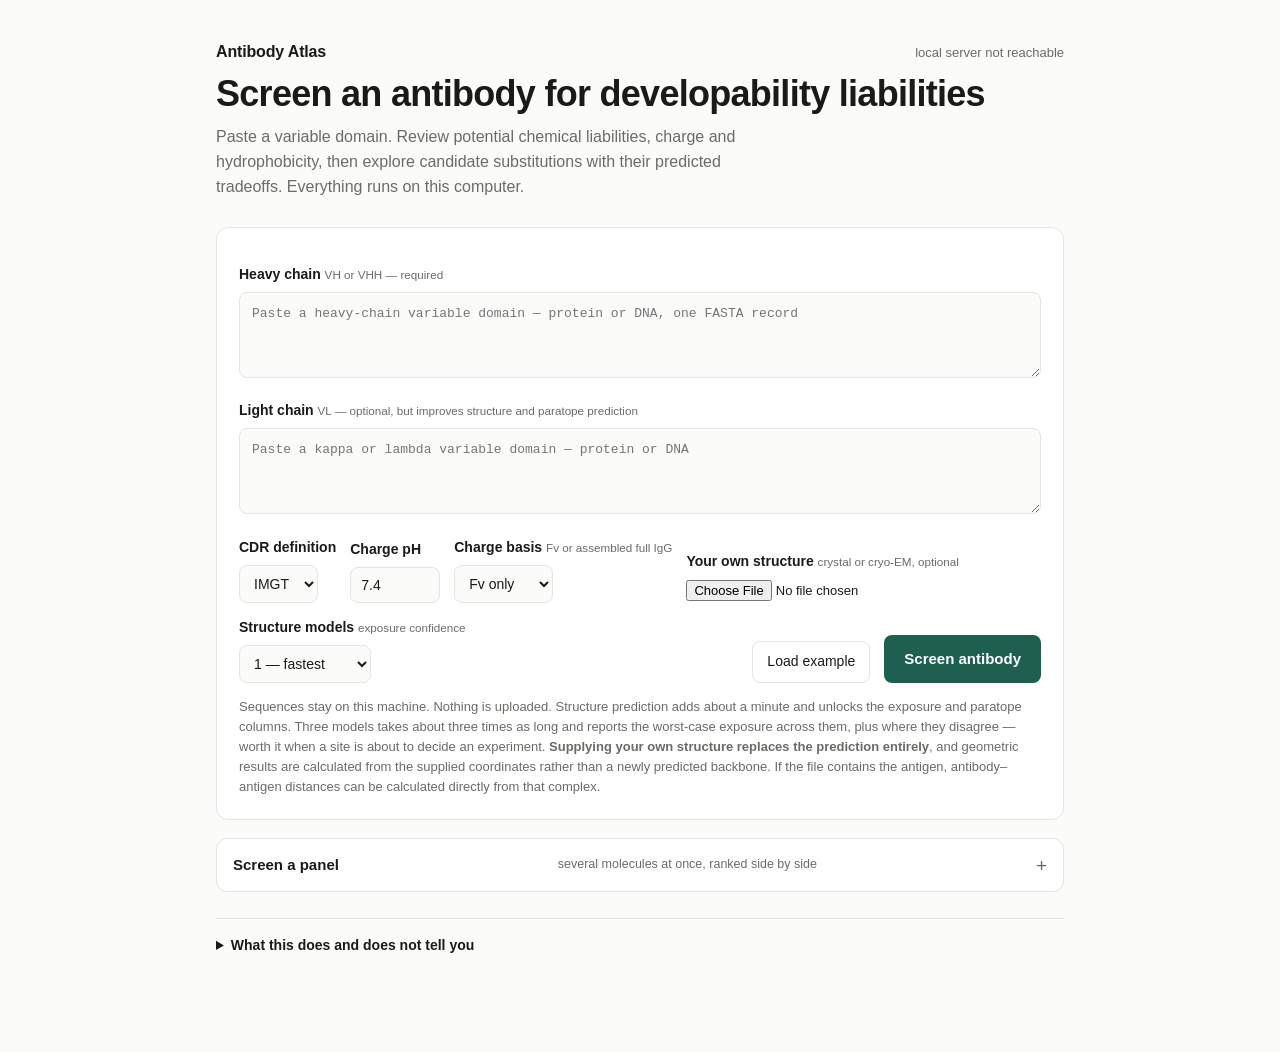
==== static/start.html @ 84c2ca44 "Release Antibody Atlas local developability preview" ====
<!doctype html>
<html lang="en">
<head>
<meta charset="utf-8">
<meta name="viewport" content="width=device-width, initial-scale=1">
<title>Antibody developability screen</title>
<style>
  :root{
    --bg:#fbfbfa; --panel:#fff; --ink:#1a1a18; --muted:#6b6b66; --line:#e4e4e0;
    --accent:#1f5f4f; --accent-ink:#fff;
    --high:#8c2f23; --high-bg:#fdf1ef; --mid:#8a5a12; --mid-bg:#fdf7ec;
    --low:#2c6248; --low-bg:#f0f7f2; --neutral-bg:#f5f5f3;
    /* Germline. Framework deviation is the only state that gets colour:
       a matured antibody is supposed to differ in its CDRs, so marking
       those the same amber would bury the framework positions that matter.
       Never --high: red is reserved for the screen's own high-priority
       liability calls, and a back-mutation is a reason to look, not a
       liability. */
    --gl-fr:#8a5a12; --gl-fr-bg:#fdf7ec; --gl-cdr:#6b6b66; --gl-cdr-line:#c9c9c3;
    /* Basis badges. Aliased to the existing hues on purpose: the semantics
       deserve their own names, the palette does not need a sixth colour. */
    --basis-measured:#2c6248; --basis-measured-bg:#f0f7f2;
    --basis-modelled:#8a5a12; --basis-modelled-bg:#fdf7ec;
    --basis-seq:#6b6b66; --basis-seq-bg:#f5f5f3;
  }
  @media (prefers-color-scheme: dark){
    :root:not([data-theme="light"]){
      --bg:#17181a; --panel:#1f2023; --ink:#ecece8; --muted:#9a9a94; --line:#323337;
      --accent:#5fae96; --accent-ink:#10110f;
      --high:#f0948a; --high-bg:#2b1d1b; --mid:#e3bd7c; --mid-bg:#2a241a;
      --low:#88ccae; --low-bg:#1a2622; --neutral-bg:#26272a;
      --gl-fr:#e3bd7c; --gl-fr-bg:#2a241a; --gl-cdr:#9a9a94; --gl-cdr-line:#45464a;
      --basis-measured:#88ccae; --basis-measured-bg:#1a2622;
      --basis-modelled:#e3bd7c; --basis-modelled-bg:#2a241a;
      --basis-seq:#9a9a94; --basis-seq-bg:#26272a;
    }
  }
  :root[data-theme="dark"]{
    --bg:#17181a; --panel:#1f2023; --ink:#ecece8; --muted:#9a9a94; --line:#323337;
    --accent:#5fae96; --accent-ink:#10110f;
    --high:#f0948a; --high-bg:#2b1d1b; --mid:#e3bd7c; --mid-bg:#2a241a;
    --low:#88ccae; --low-bg:#1a2622; --neutral-bg:#26272a;
    --gl-fr:#e3bd7c; --gl-fr-bg:#2a241a; --gl-cdr:#9a9a94; --gl-cdr-line:#45464a;
    --basis-measured:#88ccae; --basis-measured-bg:#1a2622;
    --basis-modelled:#e3bd7c; --basis-modelled-bg:#2a241a;
    --basis-seq:#9a9a94; --basis-seq-bg:#26272a;
  }
  *{box-sizing:border-box}
  body{
    margin:0; background:var(--bg); color:var(--ink);
    font:16px/1.55 -apple-system,BlinkMacSystemFont,"Segoe UI",Inter,Roboto,Helvetica,Arial,sans-serif;
    -webkit-font-smoothing:antialiased;
  }
  .wrap{max-width:880px; margin:0 auto; padding:40px 16px 96px}
  header.top{display:flex; justify-content:space-between; align-items:baseline; gap:16px; flex-wrap:wrap; margin-bottom:8px}
  h1{font-size:clamp(26px,4.2vw,36px); line-height:1.15; margin:.2em 0 .3em; letter-spacing:-.02em}
  .sub{color:var(--muted); margin:0 0 28px; max-width:60ch}
  a{color:var(--accent)}
  .card{background:var(--panel); border:1px solid var(--line); border-radius:12px; padding:22px; margin:0 0 18px}
  label{display:block; font-weight:600; font-size:14px; margin:14px 0 6px}
  label small{font-weight:400; color:var(--muted)}
  textarea{
    width:100%; min-height:86px; resize:vertical; padding:11px 12px;
    border:1px solid var(--line); border-radius:8px; background:var(--bg); color:var(--ink);
    font:13px/1.5 ui-monospace,SFMono-Regular,Menlo,Consolas,monospace; word-break:break-all;
  }
  textarea:focus,select:focus,input:focus,button:focus-visible{outline:2px solid var(--accent); outline-offset:1px}
  .row{display:flex; gap:14px; flex-wrap:wrap; align-items:flex-end; margin-top:16px}
  .row>div{flex:0 0 auto}
  select,input[type=number]{padding:9px 10px; border:1px solid var(--line); border-radius:8px; background:var(--bg); color:var(--ink); font-size:14px}
  button{font:inherit; cursor:pointer; border-radius:8px; border:1px solid transparent}
  .primary{background:var(--accent); color:var(--accent-ink); border:0; padding:12px 20px; font-weight:650; font-size:15px}
  .primary:disabled{opacity:.55; cursor:not-allowed}
  .ghost{background:none; border:1px solid var(--line); color:var(--ink); padding:9px 14px; font-size:14px}
  .link{background:none; border:0; color:var(--accent); padding:0; font-size:14px; text-decoration:underline}
  .note{color:var(--muted); font-size:13px; margin:14px 0 0}
  /* consolidated per-residue table */
  .rt-wrap{overflow:auto; max-height:460px; border:1px solid var(--line); border-radius:9px}
  table.rt{border-collapse:collapse; width:100%; font-size:12.5px;
    font-variant-numeric:tabular-nums}
  table.rt th,table.rt td{padding:5px 9px; text-align:left; white-space:nowrap;
    border-bottom:1px solid var(--line)}
  table.rt.position-table{table-layout:fixed; min-width:1050px}
  table.rt.position-table th,table.rt.position-table td{white-space:normal; overflow-wrap:anywhere; vertical-align:top}
  table.rt td.liab,table.rt th.liab{white-space:normal; min-width:150px; line-height:1.35}
  table.rt thead th{position:sticky; top:0; background:var(--panel); z-index:1;
    font-size:11px; letter-spacing:.03em; text-transform:uppercase; color:var(--muted)}
  table.rt tbody tr:hover{background:var(--neutral-bg)}
  table.rt td.aa{font-family:ui-monospace,SFMono-Regular,Menlo,monospace; font-weight:650}
  table.rt td.gl-no{color:var(--mid); font-weight:600}
  span.v{display:inline-block; padding:1px 7px; border-radius:999px; font-size:11px; font-weight:700}
  .v-preserve{background:var(--neutral-bg); color:var(--ink); border:1px solid var(--line)}
  .v-evaluate{background:var(--high-bg); color:var(--high)}
  .v-watch{background:var(--mid-bg); color:var(--mid)}
  .v-clear{background:var(--low-bg); color:var(--low)}
  .rt-bar{display:flex; gap:6px; flex-wrap:wrap; align-items:center; margin:0 0 12px}
  .rt-filter{background:none; border:1px solid var(--line); color:var(--ink);
    padding:5px 11px; font-size:12.5px; border-radius:999px; cursor:pointer}
  .rt-filter[aria-pressed=true]{background:var(--accent); color:var(--accent-ink); border-color:var(--accent)}
  .rt-filter:disabled{opacity:.45; cursor:default}
  .rt-spacer{flex:1 1 auto}
  td.rt-sub,.rt-sub{color:var(--muted)}
  table.rt td.rt-next{white-space:normal; min-width:200px; line-height:1.35;
    color:var(--muted); font-size:11.5px}
  .v-down{cursor:help; font-weight:800}
  .rt-why{font-size:12.5px; color:var(--muted); line-height:1.5; margin:0 0 11px;
    padding:9px 12px; background:var(--neutral-bg); border-radius:8px}
  .rt-why b{color:var(--ink)}
  table.rt th{cursor:help}
  .th-b{display:inline-block; margin-left:4px; width:13px; height:13px; line-height:13px;
    text-align:center; border-radius:3px; font-size:8.5px; font-weight:800;
    text-transform:uppercase; vertical-align:1px}
  .th-b[data-b=measured]{background:var(--basis-measured-bg); color:var(--basis-measured)}
  .th-b[data-b=predicted]{background:var(--basis-modelled-bg); color:var(--basis-modelled)}
  .th-b[data-b=structure]{background:var(--basis-modelled-bg); color:var(--basis-modelled)}
  .viewer-controls{display:grid; gap:7px; margin-bottom:10px}
  /* viewer colour key */
  .lg{display:flex; gap:12px; align-items:flex-start; margin:9px 0 0; padding:10px 12px;
    border:1px solid var(--line); border-radius:9px; background:var(--neutral-bg)}
  .lg-ramp{flex:0 0 14px; display:flex; flex-direction:column; width:14px; height:62px;
    border-radius:4px; overflow:hidden; border:1px solid var(--line)}
  .lg-ramp span{flex:1 1 0}
  .lg-title{font-size:10.5px; font-weight:800; letter-spacing:.05em; text-transform:uppercase;
    color:var(--muted)}
  .lg-items{display:flex; flex-wrap:wrap; gap:4px 14px; margin-top:5px}
  .lg-item{display:inline-flex; align-items:center; gap:6px; font-size:12px}
  .lg-dot{width:10px; height:10px; border-radius:3px; border:1px solid rgba(0,0,0,.12);
    flex:0 0 auto}
  .lg-cut{color:var(--muted); font-variant-numeric:tabular-nums}
  .lg-note{font-size:11.5px; color:var(--muted); margin-top:6px; line-height:1.45}
  .pick{margin-top:9px; padding:9px 12px; border:1px solid var(--line); border-radius:8px;
    background:var(--panel); font-size:12.5px; min-height:38px; line-height:1.5}
  .pick b{font-family:ui-monospace,SFMono-Regular,Menlo,monospace}
  .pick-na,.pick-flag{color:var(--muted)}
  .pick-flag{color:var(--mid); font-weight:600}
  tr.rt-clickable{cursor:pointer}
  tr.rt-clickable:hover td{background:var(--neutral-bg)}
  tr.rt-focused td{box-shadow:inset 0 0 0 9999px color-mix(in srgb, var(--accent) 9%, transparent)}
  .modes-label{font-size:11px; letter-spacing:.04em; text-transform:uppercase;
    color:var(--muted); align-self:center; margin-right:3px; min-width:46px}
  /* surface patch findings */
  .pk{display:grid; gap:10px; grid-template-columns:repeat(auto-fit,minmax(230px,1fr))}
  .pk-card{border:1px solid var(--line); border-radius:9px; padding:12px 13px}
  .pk-high{background:var(--high-bg); border-color:var(--high)}
  .pk-review{background:var(--mid-bg); border-color:var(--mid)}
  .pk-lower{background:var(--low-bg)}
  .pk-unknown{background:var(--neutral-bg)}
  .pk-call{font-size:11px; font-weight:700; text-transform:uppercase; letter-spacing:.03em}
  .pk-high .pk-call{color:var(--high)} .pk-review .pk-call{color:var(--mid)}
  .pk-lower .pk-call{color:var(--low)} .pk-unknown .pk-call{color:var(--muted)}
  /* molecule-level flags */
  .mf{display:grid; gap:10px}
  .mf-row{display:grid; grid-template-columns:auto 1fr auto; gap:12px; align-items:start;
    padding:11px 13px; border:1px solid var(--line); border-radius:9px}
  .mf-red{background:var(--high-bg); border-color:var(--high)}
  .mf-amber{background:var(--mid-bg); border-color:var(--mid)}
  .mf-green{background:var(--low-bg)}
  .mf-unknown{background:var(--neutral-bg)}
  .mf-dot{width:11px; height:11px; border-radius:50%; margin-top:4px}
  .mf-red .mf-dot{background:var(--high)} .mf-amber .mf-dot{background:var(--mid)}
  .mf-green .mf-dot{background:var(--low)} .mf-unknown .mf-dot{background:var(--muted)}
  .mf-val{font-variant-numeric:tabular-nums; font-weight:680; white-space:nowrap; font-size:13px}
  .mf-out{font-size:11.5px; color:var(--muted); margin-top:4px}
  .mf-scale{display:flex; flex-wrap:wrap; gap:5px; margin-top:7px}
  .mf-cut{font-size:10.5px; font-weight:600; letter-spacing:.02em; padding:2px 7px;
    border-radius:999px; border:1px solid var(--line); color:var(--muted);
    background:var(--panel); opacity:.72; font-variant-numeric:tabular-nums}
  .mf-cut.on{opacity:1; font-weight:750; border-width:1.5px}
  .mf-cut-red.on{color:var(--high); border-color:var(--high)}
  .mf-cut-amber.on{color:var(--mid); border-color:var(--mid)}
  .mf-cut-green.on{color:var(--low); border-color:var(--low)}
  .mf-measure{font-size:11.5px; color:var(--muted); margin-top:5px}
  .mf-why{margin-top:6px}
  .mf-why summary{cursor:pointer; font-size:11.5px; color:var(--muted)}
  .mf-why p{font-size:12px; color:var(--muted); margin:6px 0 0}
  .mf-tradeoff{border-left:3px solid var(--mid); padding:9px 13px; background:var(--mid-bg);
    border-radius:0 8px 8px 0; font-size:13px; margin-top:10px}
  .mf-reconcile{border-left:3px solid var(--low); padding:10px 13px; background:var(--low-bg);
    border-radius:0 8px 8px 0; font-size:13px; line-height:1.5; margin-top:10px}
  .mf-reconcile.mf-agree{border-left-color:var(--mid); background:var(--mid-bg)}
  /* DeepSP sequence-only spatial descriptors */
  .ds{display:grid; gap:9px}
  .ds-row{display:grid; grid-template-columns:minmax(0,1fr) 92px 150px; gap:12px; align-items:center;
    padding:10px 13px; border:1px solid var(--line); border-radius:9px}
  .ds-row.ds-flag{background:var(--high-bg); border-color:var(--high)}
  .ds-name{font-size:13px; font-weight:620}
  .ds-note{font-size:11.5px; color:var(--muted); margin-top:3px}
  .ds-val{font-variant-numeric:tabular-nums; font-weight:680; font-size:13px; text-align:right}
  .ds-bar{position:relative; height:8px; border-radius:5px; background:var(--neutral-bg);
    border:1px solid var(--line); overflow:hidden}
  .ds-bar span{position:absolute; left:0; top:0; bottom:0; background:var(--low)}
  .ds-flag .ds-bar span{background:var(--high)}
  .ds-pct{font-size:11px; color:var(--muted); margin-top:4px; font-variant-numeric:tabular-nums}
  .ds-mark{position:absolute; top:-2px; bottom:-2px; width:1px; background:var(--mid)}
  /* "percentile against what" \u2014 asked of every percentile on the page */
  .refbox{border:1px solid var(--line); border-left:3px solid var(--accent); border-radius:0 9px 9px 0;
    padding:10px 14px; margin:0 0 14px; background:var(--neutral-bg)}
  .refbox-h{font-size:10px; font-weight:800; letter-spacing:.06em; text-transform:uppercase;
    color:var(--muted)}
  .refbox p{font-size:12.5px; line-height:1.5; margin:5px 0 0; color:var(--ink)}
  .refbox-not{color:var(--muted) !important}
  /* verdict tiles -- the brief's "At a glance", on screen */
  .sr-only{position:absolute;width:1px;height:1px;padding:0;margin:-1px;
    overflow:hidden;clip:rect(0 0 0 0);white-space:nowrap;border:0}
  .verdict{margin:0 0 26px}
  .verdict h2{font-size:13px;text-transform:uppercase;letter-spacing:.06em;
    color:var(--muted);margin:22px 0 10px}
  .verdict-call{display:flex;gap:14px;align-items:flex-start;margin:0;
    padding:15px 18px;border-radius:9px;background:var(--neutral-bg);
    font-size:16px;font-weight:650;line-height:1.45}
  .verdict-call::before{content:"";flex:0 0 5px;align-self:stretch;border-radius:3px}
  .verdict-call[data-worst=high]::before{background:var(--high)}
  .verdict-call[data-worst=review]::before{background:var(--mid)}
  .verdict-call[data-worst=good]::before{background:var(--low)}
  .tiles{display:grid;gap:12px;grid-template-columns:repeat(auto-fit,minmax(168px,1fr))}
  .tile{padding:13px 15px 15px;border:1px solid var(--line);border-radius:10px;
    background:var(--panel);border-bottom-width:3px;border-bottom-style:solid}
  .tile[data-state=high]{border-bottom-color:var(--high)}
  .tile[data-state=review]{border-bottom-color:var(--mid)}
  .tile[data-state=good]{border-bottom-color:var(--low)}
  /* A grey tile must not read as a pass in greyscale or to a colour-blind
     reader, so "no data" is the one state carrying a texture as well. */
  .tile[data-state=unknown]{border-bottom-color:var(--line);
    background:repeating-linear-gradient(135deg,var(--panel) 0 7px,var(--neutral-bg) 7px 14px)}
  .tile header{display:flex;justify-content:space-between;align-items:center;gap:8px}
  .tile-cat{font-size:12px;font-weight:650;color:var(--muted)}
  .tile-state{margin:9px 0 3px;font-size:17px;font-weight:750;letter-spacing:.02em}
  .tile[data-state=high] .tile-state{color:var(--high)}
  .tile[data-state=review] .tile-state{color:var(--mid)}
  .tile[data-state=good] .tile-state{color:var(--low)}
  .tile[data-state=unknown] .tile-state{color:var(--muted)}
  .tile-detail{margin:0;font-size:11.5px;color:var(--muted);line-height:1.4}
  .basis{font-weight:700;font-size:9.5px;line-height:1.6;letter-spacing:.05em;text-transform:uppercase;
    padding:2px 6px;border-radius:999px;border:1px dashed transparent;cursor:help;
    background:none}
  .basis[data-b=measured]{background:var(--basis-measured-bg);color:var(--basis-measured);
    border-color:var(--basis-measured)}
  .basis[data-b=modelled]{background:var(--basis-modelled-bg);color:var(--basis-modelled);
    border-color:var(--basis-modelled)}
  .basis[data-b=sequence]{background:var(--basis-seq-bg);color:var(--basis-seq);
    border-color:var(--line)}
  .keynums{display:grid;gap:10px;grid-template-columns:repeat(auto-fit,minmax(104px,1fr));
    margin-top:14px}
  .keynum .k{font-size:10.5px;text-transform:uppercase;letter-spacing:.05em;color:var(--muted)}
  .keynum .v{font-size:22px;font-weight:700;font-variant-numeric:tabular-nums;margin-top:2px}
  .keynum.outside .v{color:var(--mid)}
  /* germline: silence for a match, achromatic for an expected CDR
     difference, colour only for framework */
  td.gl{white-space:nowrap}
  .gl-pair{font-family:ui-monospace,SFMono-Regular,Menlo,monospace}
  .gl-ref{color:var(--muted)}
  tr[data-gl=match] .gl-pair,tr[data-gl=match] .gl-obs{color:var(--muted);font-weight:400}
  tr[data-gl=mismatch_cdr] .gl-obs{color:var(--gl-cdr);font-weight:600;
    border-bottom:1px dotted var(--gl-cdr-line)}
  tr[data-gl=mismatch_framework] .gl-obs{color:var(--gl-fr);font-weight:700}
  tr[data-gl=mismatch_framework] .gl-sign{color:var(--gl-fr);font-weight:700;margin-left:5px}
  table.rt tbody tr[data-gl=mismatch_framework] td:first-child{
    box-shadow:inset 3px 0 0 var(--gl-fr)}
  .rt-filter[data-f=gl-fr][aria-pressed=true]{background:var(--gl-fr);color:var(--panel);
    border-color:var(--gl-fr)}
  .rt-filter[data-f=gl-cdr][aria-pressed=true]{background:var(--gl-cdr);color:var(--panel);
    border-color:var(--gl-cdr)}
  /* progress */
  ol.steps{list-style:none; margin:0; padding:0; display:grid; gap:9px}
  ol.steps li{display:flex; gap:10px; align-items:center; font-size:14px; color:var(--muted)}
  ol.steps li .dot{width:17px; height:17px; border-radius:50%; border:2px solid var(--line); flex:0 0 auto; display:grid; place-items:center; font-size:10px; font-weight:700}
  ol.steps li[data-state=run]{color:var(--ink)} ol.steps li[data-state=run] .dot{border-color:var(--accent); animation:pulse 1.1s ease-in-out infinite}
  ol.steps li[data-state=done]{color:var(--ink)} ol.steps li[data-state=done] .dot{background:var(--accent); border-color:var(--accent); color:var(--accent-ink)}
  ol.steps li[data-state=skip] .dot{border-style:dashed}
  @keyframes pulse{0%,100%{opacity:1}50%{opacity:.35}}
  /* verdict */
  .verdict-row{display:flex; gap:14px; align-items:flex-start}
  .badge{flex:0 0 auto; font-size:12px; font-weight:700; letter-spacing:.03em; text-transform:uppercase; padding:5px 10px; border-radius:999px}
  .b-high{background:var(--high-bg); color:var(--high)} .b-mid{background:var(--mid-bg); color:var(--mid)} .b-low{background:var(--low-bg); color:var(--low)}
  h2{font-size:19px; margin:30px 0 12px; letter-spacing:-.01em}
  h2 .count{color:var(--muted); font-weight:500; font-size:15px}
  /* report sections as panels */
  .secnav{position:sticky; top:0; z-index:5; display:flex; gap:9px; align-items:center;
    flex-wrap:wrap; padding:11px 2px; margin:4px 0 14px;
    background:var(--bg); border-bottom:1px solid var(--line)}
  .secnav label{margin:0; font-size:11px; letter-spacing:.05em; text-transform:uppercase;
    color:var(--muted)}
  .secnav select{min-width:230px; max-width:100%}
  .secnav .ghost{padding:7px 12px; font-size:13px}
  details.panel{border:1px solid var(--line); border-radius:12px; background:var(--panel);
    margin:0 0 12px; overflow:hidden}
  details.panel>summary{list-style:none; cursor:pointer; display:flex; gap:12px;
    align-items:baseline; padding:15px 18px; font-size:17px; font-weight:650;
    letter-spacing:-.01em}
  details.panel>summary::-webkit-details-marker{display:none}
  /* The marker is drawn rather than inherited: Safari's default triangle sits
     on the first line box and misaligns against a two-line summary. */
  details.panel>summary::before{content:""; flex:0 0 8px; height:8px; margin-top:6px;
    border-right:2px solid var(--muted); border-bottom:2px solid var(--muted);
    transform:rotate(-45deg); transition:transform .12s ease}
  details.panel[open]>summary::before{transform:rotate(45deg)}
  details.panel>summary:hover{background:var(--neutral-bg)}
  details.panel>summary:focus-visible{outline:2px solid var(--accent); outline-offset:-2px}
  .p-title{flex:1 1 auto; min-width:0}
  .p-sum{flex:0 1 auto; min-width:0; font-size:13px; font-weight:500; color:var(--muted);
    font-variant-numeric:tabular-nums; text-align:right}
  .p-body{padding:0 18px 18px; border-top:1px solid var(--line)}
  .p-body>h2:first-child{margin-top:16px}
  .p-body>.card:first-child{margin-top:16px}
  .p-body .card{border:0; padding:0; background:none; margin-bottom:14px}
  .p-body .card+.card{border-top:1px solid var(--line); padding-top:14px}
  @media print{
    .secnav{display:none}
    details.panel>.p-body{display:block !important}
    details.panel{break-inside:avoid-page; border-color:#bbb}
    .rt-wrap{max-height:none !important; overflow:visible !important}
  }
  /* liability */
  /* liability fix workbench: list on the left, one detail pane on the right */
  .wb{display:grid; grid-template-columns:minmax(210px,254px) 1fr; gap:0; padding:0; overflow:hidden}
  .wb-list{border-right:1px solid var(--line); background:var(--neutral-bg);
    max-height:560px; overflow:auto}
  .wb-item{display:block; width:100%; text-align:left; background:none; border:0;
    border-bottom:1px solid var(--line); border-left:3px solid transparent;
    padding:11px 13px; cursor:pointer; font:inherit; color:inherit}
  .wb-item:hover{background:var(--panel)}
  .wb-item[aria-selected=true]{background:var(--panel); border-left-color:var(--accent)}
  .wb-item:focus-visible{outline:2px solid var(--accent); outline-offset:-2px}
  .wb-row{display:flex; gap:8px; align-items:center; justify-content:space-between}
  .wb-row .pos{font:600 13px/1 ui-monospace,Menlo,monospace; background:var(--neutral-bg);
    border:1px solid var(--line); padding:3px 6px; border-radius:6px}
  .wb-item[aria-selected=true] .wb-row .pos{background:var(--bg)}
  .wb-row .badge{font-size:9.5px; padding:3px 7px}
  .wb-what{display:block; font-size:12.5px; font-weight:600; margin-top:6px; line-height:1.3}
  .wb-sig{display:flex; flex-wrap:wrap; gap:3px 9px; margin-top:5px;
    font-size:11px; color:var(--muted)}
  .wb-contact{color:var(--mid); font-weight:600}
  .wb-prec{color:var(--low); font-weight:600}
  .wb-detail{padding:16px 18px; min-width:0; overflow-x:auto}
  .wb-head{display:flex; gap:10px; align-items:baseline; flex-wrap:wrap; margin-bottom:8px}
  .wb-head .pos{font:600 15px/1 ui-monospace,Menlo,monospace; background:var(--neutral-bg);
    border:1px solid var(--line); padding:5px 8px; border-radius:6px}
  .wb-head .what{font-weight:650; font-size:15px}
  .wb-head .where{color:var(--muted); font-size:13px; flex-basis:100%}
  .wb-note{font-size:13px; margin:6px 0 0; color:var(--muted)}
  .wb-note.wb-ok{color:var(--low)} .wb-note.wb-warn{color:var(--mid)}
  @media (max-width:760px){
    .wb{grid-template-columns:1fr}
    .wb-list{border-right:0; border-bottom:1px solid var(--line); max-height:220px}
  }
  /* Printing has to carry every site, not whichever one happened to be open. */
  @media print{
    .wb{display:block}
    .wb-list{display:none}
    .wb-pane[hidden]{display:block !important}
    .wb-pane{break-inside:avoid-page; padding-top:10px; border-top:1px solid #ccc}
  }
  .liab{border:1px solid var(--line); border-radius:11px; margin:0 0 14px; overflow:hidden}
  .liab-head{padding:14px 16px; background:var(--neutral-bg); display:flex; gap:10px; align-items:baseline; flex-wrap:wrap}
  .liab-head .pos{font:600 14px/1 ui-monospace,Menlo,monospace; background:var(--panel); border:1px solid var(--line); padding:4px 7px; border-radius:6px}
  .liab-head .what{font-weight:600}
  .liab-head .where{color:var(--muted); font-size:14px}
  .liab-body{padding:4px 16px 14px}
  table.fixes{width:100%; border-collapse:collapse; font-size:14px}
  table.fixes th{text-align:left; font-size:11px; text-transform:uppercase; letter-spacing:.05em; color:var(--muted); font-weight:600; padding:10px 8px 6px; border-bottom:1px solid var(--line)}
  table.fixes td{padding:9px 8px; border-bottom:1px solid var(--line); vertical-align:top}
  table.fixes tr:last-child td{border-bottom:0}
  .mut{font:650 14px/1 ui-monospace,Menlo,monospace}
  .pill{display:inline-block; font-size:11px; padding:2px 7px; border-radius:999px; background:var(--neutral-bg); color:var(--muted); margin:0 0 0 6px; white-space:nowrap}
  .pill.warn{background:var(--mid-bg); color:var(--mid)} .pill.good{background:var(--low-bg); color:var(--low)} .pill.bad{background:var(--high-bg); color:var(--high)}
  .bar{height:5px; border-radius:3px; background:var(--line); width:74px; overflow:hidden; margin-top:5px}
  .bar i{display:block; height:100%; background:var(--accent)}
  ul.flags{margin:7px 0 0; padding:0; list-style:none; display:grid; gap:3px}
  ul.flags li{font-size:12.5px; color:var(--muted)}
  ul.flags li b{font-weight:600}
  ul.flags li.attention b{color:var(--mid)} ul.flags li.good b{color:var(--low)}
  /* metrics */
  .grid{display:grid; grid-template-columns:repeat(auto-fit,minmax(132px,1fr)); gap:1px; background:var(--line); border:1px solid var(--line); border-radius:10px; overflow:hidden}
  .cell{background:var(--panel); padding:13px 14px}
  .cell .k{font-size:11px; text-transform:uppercase; letter-spacing:.05em; color:var(--muted); font-weight:600}
  .cell .v{font-size:19px; font-weight:650; margin-top:3px; font-variant-numeric:tabular-nums}
  .cell .h{font-size:12px; color:var(--muted); margin-top:1px}
  details.limits{margin-top:26px; border-top:1px solid var(--line); padding-top:16px}
  details.limits summary{cursor:pointer; font-weight:600; font-size:14px}
  details.limits p{color:var(--muted); font-size:13.5px}
  /* Band colours: green = inside the observed panel range, amber = outside it,
     red is reserved for calls the screen already rated high priority. */
  .verdict-line{display:flex; gap:10px; align-items:flex-start; padding:12px 14px; border-radius:9px; margin:0 0 12px; font-size:14px; line-height:1.5}
  .v-within{background:var(--low-bg); color:var(--ink); border-left:4px solid var(--low)}
  .v-outside{background:var(--mid-bg); color:var(--ink); border-left:4px solid var(--mid)}
  .v-high{background:var(--high-bg); color:var(--ink); border-left:4px solid var(--high)}
  .v-unknown{background:var(--neutral-bg); color:var(--muted); border-left:4px solid var(--line)}
  .verdict-line b{display:block; margin-bottom:2px}
  .cell.b-within{box-shadow:inset 3px 0 0 var(--low)}
  .cell.b-above, .cell.b-below{box-shadow:inset 3px 0 0 var(--mid)}
  /* Inside the range but in the outer tenth: not an outlier, not unremarkable. */
  .cell.b-within.b-tail{box-shadow:inset 3px 0 0 var(--mid)}
  .cell.b-within.b-tail .band{color:var(--mid)}
  .cell.b-unknown{box-shadow:inset 3px 0 0 var(--line)}
  .cell .band{font-size:10.5px; margin-top:3px; font-weight:600}
  .cell.b-within .band{color:var(--low)}
  .cell.b-above .band, .cell.b-below .band{color:var(--mid)}
  .cell.b-unknown .band{color:var(--muted)}
  details.tool{border:1px solid var(--line); border-radius:11px; margin:0 0 12px; background:var(--panel); overflow:hidden}
  details.tool>summary{cursor:pointer; padding:14px 16px; font-weight:650; font-size:15px; list-style:none; display:flex; justify-content:space-between; align-items:center; gap:12px}
  details.tool>summary::-webkit-details-marker{display:none}
  details.tool>summary::after{content:'+'; color:var(--muted); font-weight:400; font-size:19px; line-height:1}
  details.tool[open]>summary::after{content:'\2212'}
  details.tool>summary small{font-weight:400; color:var(--muted); font-size:12.5px}
  details.tool .tool-body{padding:0 16px 16px}
  #viewer{width:100%; height:430px; border-radius:9px; background:#f4f6f6; position:relative}
  :root[data-theme="dark"] #viewer, :root:not([data-theme="light"]) #viewer{background:#15171a}
  @media (prefers-color-scheme: dark){:root:not([data-theme="light"]) #viewer{background:#15171a}}
  .modes{display:flex; gap:6px; flex-wrap:wrap; margin:0 0 10px}
  .modes button{background:var(--neutral-bg); border:1px solid var(--line); color:var(--ink); padding:6px 11px; font-size:13px; border-radius:7px}
  .modes button[aria-pressed=true]{background:var(--accent); color:var(--accent-ink); border-color:var(--accent)}
  table.full{width:100%; border-collapse:collapse; font-size:13px}
  table.full th{text-align:left; font-size:10.5px; text-transform:uppercase; letter-spacing:.05em; color:var(--muted); padding:8px 7px; border-bottom:1px solid var(--line)}
  table.full td{padding:7px; border-bottom:1px solid var(--line); vertical-align:top}
  .vrow{display:flex; gap:8px; flex-wrap:wrap; align-items:center; margin:0 0 10px}
  .vrow label{margin:0; font-weight:400; font-size:13px; display:flex; gap:6px; align-items:center}
  #variant-input{width:100%; min-height:72px; font:13px/1.5 ui-monospace,Menlo,monospace}
  .addfix{background:none; border:1px solid var(--line); color:var(--accent); font-size:11px; padding:2px 7px; border-radius:6px; margin-left:6px; cursor:pointer}
  .delta-up{color:var(--mid); font-weight:600} .delta-down{color:var(--low); font-weight:600} .delta-flat{color:var(--muted)}
  .dl{display:flex; gap:8px; flex-wrap:wrap}
  .dl a{display:inline-block; padding:9px 13px; border:1px solid var(--line); border-radius:8px; font-size:13.5px; text-decoration:none; color:var(--ink)}
  .cite{font-size:11.5px; color:var(--muted); margin:8px 0 0; line-height:1.45}
  .cite a{color:var(--accent)}
  .cite b{font-weight:600; color:var(--ink)}
  .err{background:var(--high-bg); color:var(--high); border:1px solid var(--high); border-radius:9px; padding:13px 15px; font-size:14px}
  .hidden{display:none !important}
  @media (prefers-reduced-motion:reduce){
    *,*::before,*::after{animation:none !important;transition:none !important;scroll-behavior:auto !important}
  }
  @media (max-width:560px){
    .verdict-row{flex-direction:column;gap:10px}.verdict-row>.badge{align-self:flex-start}
    .ds-row{grid-template-columns:minmax(0,1fr) auto}.ds-row>div:last-child{grid-column:1/-1}
    .mf-row{grid-template-columns:auto minmax(0,1fr)}.mf-val{grid-column:2;white-space:normal}
    .secnav select{max-width:100%}.p-sum{font-size:12px;max-width:52%}
    .card{padding:16px}.pk{grid-template-columns:minmax(0,1fr)}
  }
  @media (max-width:560px){ .wrap{padding:26px 16px 72px} table.fixes th:nth-child(3),table.fixes td:nth-child(3){display:none} }
  .assay-plan h3{margin:20px 0 10px;font-size:16px}
  .assay-baseline{display:grid;grid-template-columns:repeat(2,minmax(0,1fr));gap:12px}
  .assay-baseline-item{padding:14px;border:1px solid var(--line);border-radius:8px;border-top:3px solid var(--accent,var(--line))}
  .assay-plan p{margin:7px 0;line-height:1.5}
  .assay-finding{white-space:normal!important;min-width:150px}
  .assay-evidence{white-space:normal!important;min-width:190px}
  .assay-recommendation{white-space:normal!important;min-width:280px}
  .assay-guidance+.assay-guidance{border-top:1px solid var(--line);margin-top:14px;padding-top:14px}
  @media(max-width:600px){.assay-baseline{grid-template-columns:1fr}}
</style>
<link rel="stylesheet" href="/static/workspace.css">
<link rel="stylesheet" href="/static/engineering.css">
<script src="/static/workspace.js"></script>
<script src="/static/engineering.js"></script>
</head>
<body>
<div class="wrap">
  <header class="top">
    <strong style="letter-spacing:-.01em">Antibody Atlas</strong>
    <span style="font-size:13px;color:var(--muted)" id="engines">checking local engines…</span>
  </header>

  <h1>Screen an antibody for developability liabilities</h1>
  <p class="sub">Paste a variable domain. Review potential chemical liabilities, charge and hydrophobicity, then explore candidate substitutions with their predicted tradeoffs. Everything runs on this computer.</p>

  <section class="card" id="input-card">
    <label for="heavy">Heavy chain <small>VH or VHH — required</small></label>
    <textarea id="heavy" spellcheck="false" placeholder="Paste a heavy-chain variable domain &mdash; protein or DNA, one FASTA record"></textarea>
    <label for="light">Light chain <small>VL — optional, but improves structure and paratope prediction</small></label>
    <textarea id="light" spellcheck="false" placeholder="Paste a kappa or lambda variable domain &mdash; protein or DNA"></textarea>
    <div class="row">
      <div><label for="scheme" style="margin-top:0">CDR definition</label><select id="scheme"><option value="imgt">IMGT</option><option value="kabat">Kabat</option></select></div>
      <div><label for="ph" style="margin-top:0">Charge pH</label><input id="ph" type="number" min="0" max="14" step="0.1" value="7.4" style="width:90px"></div>
      <div><label for="isotype" style="margin-top:0">Charge basis <small>Fv or assembled full IgG</small></label><select id="isotype">
        <option value="" selected>Fv only</option>
        <option value="IGHG1">Full IgG1</option>
        <option value="IGHG2">Full IgG2</option>
        <option value="IGHG3">Full IgG3</option>
        <option value="IGHG4">Full IgG4</option>
      </select></div>
      <div><label for="structure-file" style="margin-top:0">Your own structure <small>crystal or cryo-EM, optional</small></label>
        <input id="structure-file" type="file" accept=".pdb,.ent,.cif,.mmcif" style="font-size:13px;max-width:230px"></div>
      <div><label for="models" style="margin-top:0">Structure models <small>exposure confidence</small></label><select id="models">
        <option value="1" selected>1 — fastest</option>
        <option value="3">3 — flag if any</option>
      </select></div>
      <div style="flex:1"></div>
      <div><button class="ghost" id="example" type="button">Load example</button></div>
      <div><button class="primary" id="run" type="button">Screen antibody</button></div>
    </div>
    <p class="note">Sequences stay on this machine. Nothing is uploaded. Structure prediction adds about a minute and unlocks the exposure and paratope columns.
      Three models takes about three times as long and reports the worst-case exposure across them, plus where they disagree — worth it when a site is about to decide an experiment.
      <strong>Supplying your own structure replaces the prediction entirely</strong>, and geometric results are calculated from the supplied coordinates rather than a newly predicted backbone. If the file contains the antigen, antibody–antigen distances can be calculated directly from that complex.</p>
  </section>

  <details class="tool" id="batch-panel">
    <summary>Screen a panel<small>several molecules at once, ranked side by side</small></summary>
    <div class="tool-body">
      <p class="note" style="margin:0 0 10px">Paste a multi-FASTA panel. Pair the chains by name:
        <code>&gt;MAB01|H</code> and <code>&gt;MAB01|L</code>. Protein or DNA both work.
        This runs the sequence-only tier in the background, one molecule at a time.
        For large panels or for structure, use the command-line runner:
        <code>python run_batch.py panel.fasta --out results/</code>.</p>
      <label for="batch-input">Panel sequences</label>
      <textarea id="batch-input" spellcheck="false" style="min-height:150px"
        placeholder="&gt;MAB01|H&#10;EVQLVESGGG…&#10;&gt;MAB01|L&#10;DIQMTQSPSS…&#10;&gt;MAB02|H&#10;…"></textarea>
      <div class="row" style="align-items:flex-end;gap:12px;margin-top:10px">
        <div><label for="batch-isotype" style="margin-top:0">Charge basis</label>
          <select id="batch-isotype">
            <option value="" selected>Fv only</option>
            <option value="IGHG1">Full IgG1</option><option value="IGHG2">Full IgG2</option>
            <option value="IGHG3">Full IgG3</option><option value="IGHG4">Full IgG4</option>
          </select></div>
        <div><label style="margin-top:0;font-weight:400;font-size:13.5px">
          <input type="checkbox" id="batch-precedents" checked> Clinical comparators
          <small style="display:block;color:var(--muted)">slower; most of the per-molecule cost</small>
        </label></div>
        <div style="flex:1"></div>
        <div><button class="ghost" id="batch-example" type="button">Load example panel</button></div>
        <div><button class="primary" id="batch-run" type="button"
               style="padding:9px 16px;font-size:14px">Screen panel</button></div>
      </div>
      <div id="batch-status" class="note" role="status" aria-live="polite"></div>
      <p class="note" id="batch-hint" style="display:none">Click a molecule name to open it in
        the full screen, or tick rows and download their reports.</p>
      <div id="batch-results"></div>
    </div>
  </details>

  <section class="card hidden" id="progress-card">
    <ol class="steps" id="steps" aria-label="Analysis progress" aria-live="polite"></ol>
  </section>

  <div id="error-slot" role="alert" tabindex="-1"></div>
  <div id="analysis-status" class="sr-only" role="status"></div>
  <div id="results" class="hidden" tabindex="-1" aria-label="Analysis results"></div>

  <details class="limits">
    <summary>What this does and does not tell you</summary>
    <p>Every priority here is a screening heuristic for ordering experiments, not a prediction of behaviour. A sequence motif is a pattern, not an observed modification: confirm deamidation and isomerization by peptide mapping and oxidation by forced degradation before engineering anything away. Substitutions are ranked for conservativeness, positional precedent and surface consequence — none of that predicts retained binding, potency, expression or thermostability, and every candidate needs binding and activity testing. Paratope prediction does not know this antibody's antigen; a position predicted not to contact can still matter to affinity.</p>
    <p id="tier-note"></p>
  </details>
</div>

<script>
const $ = s => document.querySelector(s);
const esc = s => String(s==null?'':s).replace(/[&<>"']/g, c => ({'&':'&amp;','<':'&lt;','>':'&gt;','"':'&quot;',"'":'&#39;'}[c]));
const EXAMPLE = {
  heavy:'QVQLVQSGAEVKKPGASVKVSCKASGYTFTSYGISWVRQAPGQGLEWMGWISAYNGNTNYAQKLQGRVTMTTDTSTSTAYMELRSLRSDDTAVYYCARDYYGSGSFDYWGQGTLVTVSS',
  light:'DIQMTQSPSSLSASVGDRVTITCRASQSISSYLNWYQQKPGKAPKLLIYAASSLQSGVPSRFSGSGSGTDFTLTISSLQPEDFATYYCQQSYSTPLTFGGGTKVEIK'
};
const STEPS = [
  ['number','Numbering the variable domains'],
  ['screen','Finding chemical liabilities'],
  ['fold','Predicting the Fv structure'],
  ['paratope','Predicting the antigen contact surface'],
  ['fixes','Ranking substitutions and predicted tradeoffs']
];
let caps = null;

function drawSteps(state){
  $('#steps').innerHTML = STEPS.map(([k,label])=>{
    const s = state[k] || 'wait';
    const mark = s==='done' ? '✓' : s==='skip' ? '–' : '';
    const text = s==='skip' ? label+' — skipped' : label;
    return `<li data-state="${s}"><span class="dot">${mark}</span><span>${esc(text)}</span></li>`;
  }).join('');
}
function fail(message){
  $('#error-slot').innerHTML = `<div class="err">${esc(message)}</div>`;
  $('#progress-card').classList.add('hidden');
  $('#error-slot').focus();
  $('#run').disabled = false; $('#run').textContent = 'Screen antibody';
}
async function api(path, body, method){
  const init = method ? {method} :
    body ? {method:'POST', headers:{'Content-Type':'application/json'}, body:JSON.stringify(body)} : {};
  const res = await fetch(path, init);
  const text = await res.text();
  let data = null; try{ data = JSON.parse(text); }catch(e){}
  if(!res.ok) throw new Error((data && (data.detail||data.message)) || `${path} failed (${res.status})`);
  return data;
}

(async function boot(){
  try{
    const h = await api('/api/health');
    caps = await api('/api/substitutions/capabilities');
    const bits = [];
    bits.push(h.structure_model ? 'structure ready' : 'structure unavailable');
    bits.push(caps.paratope && caps.paratope.available ? 'paratope ready' : 'paratope unavailable');
    bits.push(caps.stability_energy?.available ? 'stability ready' : 'stability unavailable');
    if(!caps.clinical_precedent_available) bits.push('precedent data not built');
    $('#engines').textContent = bits.join(' · ');
    $('#engines').title = caps.stability_energy?.available
      ? 'Stability predictions: ' + (caps.stability_energy.method || 'dedicated engine available')
      : 'Stability predictions unavailable: ' + (caps.stability_energy?.reason || 'restart the server after updating to check this capability');
    if(caps.missing_reference_data && caps.missing_reference_data.length){
      $('#tier-note').textContent = 'Positional precedent is unavailable because the reference data has not been built on this machine. Run: ' + caps.setup_hint;
    }

    // Is the server older than this page?
    //
    // Static files are re-read on every request; Python modules are loaded
    // once at startup. Update the code without restarting and the browser
    // gets this page talking to the previous server, so a control here posts
    // to a route that process has never heard of and the user sees an opaque
    // failure in the middle of an analysis. Checking is cheap and the fix is
    // one restart, so say so plainly rather than letting them find out.
    const needs = {
      '/api/structure': 'supplying your own crystal or cryo-EM structure',
      '/api/repack':    'modelling what a substitution does to hydrogen bonding',
    };
    const absent = Object.entries(needs)
      .filter(([route]) => !(caps.endpoints||[]).includes(route))
      .map(([, what]) => what);
    const features=caps.features||h.features||{};
    if(!features.top_five_models)absent.push('automatic top-five models and updated stability evidence');
    // An older server predates the endpoints list entirely, which is itself
    // the signal -- treat a missing list as stale rather than as modern.
    const stale = !caps.endpoints || absent.length;
    if(stale){
      const what = absent.length ? absent.join(', ') : 'several features on this page';
      $('#error-slot').innerHTML = `<div class="mf-tradeoff" style="border-left-color:var(--high);background:var(--high-bg)">
        <strong>This page is newer than the server running behind it.</strong>
        The code was updated but the app was not restarted, so ${esc(what)}
        ${absent.length===1?'is':'are'} not available and would fail if used.
        Quit the Antibody Atlas terminal window and start it again.
        If it then refuses to start, run
        <code>.venv/bin/pip install -r requirements.txt</code> first \u2014 an update
        can add a dependency, and a missing one stops the server booting at all.</div>`;
    }
  }catch(e){ $('#engines').textContent = 'local server not reachable'; }
})();

$('#example').onclick = () => { $('#heavy').value = EXAMPLE.heavy; $('#light').value = EXAMPLE.light; $('#structure-file').value = ''; };

function inputPH(){
  const input = $('#ph');
  const value = Number(input.value);
  if(input.value.trim() === '' || !Number.isFinite(value) || value < 0 || value > 14){
    input.focus();
    throw new Error('Enter a charge pH from 0 to 14.');
  }
  return value;
}

wireBatch();

$('#run').onclick = async () => {
  const heavy = $('#heavy').value.trim(), light = $('#light').value.trim();
  if(!heavy && !light){ fail('Paste at least one variable-domain sequence.'); return; }
  let ph; try{ ph = inputPH(); }catch(e){ fail(e.message); return; }
  const scheme = $('#scheme').value;
  const picked = $('#structure-file') && $('#structure-file').files[0];
  // Attaching a constant region moves pI and net charge onto a full-length
  // basis, which is what the published charge-and-clearance analyses used.
  const isotype = $('#isotype') ? $('#isotype').value : '';
  const payload = {heavy, light, scheme, ph};
  if(isotype) payload.heavy_isotype = isotype;
  const models = $('#models') ? Number($('#models').value) || 1 : 1;

  $('#error-slot').innerHTML = ''; $('#results').classList.add('hidden');
  $('#progress-card').classList.remove('hidden');
  $('#run').disabled = true; $('#run').textContent = 'Screening…';
  $('#analysis-status').textContent = 'Analysis started.';
  const state = {}; drawSteps(state);

  try{
    state.number='run'; state.screen='run'; drawSteps(state);
    const analysis = await api('/api/analyze', payload);
    state.number='done'; state.screen='done'; drawSteps(state);

    let foldId = null, foldError = null, structureAnalysis = null;
    let ingestion = null, epitope = null, structureSource = 'predicted';
    if(picked){
      // An experimental structure replaces the prediction rather than
      // supplementing it. The upload returns a job in the same shape a fold
      // produces, so everything downstream is unchanged except that it is
      // now labelled measured.
      state.fold='run'; drawSteps(state);
      try{
        const form = new FormData();
        form.append('file', picked);
        form.append('heavy', heavy); form.append('light', light);
        form.append('ph', ph); form.append('scheme', scheme);
        form.append('analysis_id', analysis.analysis_id);
        const res = await fetch('/api/structure', {method:'POST', body:form});
        const job = await res.json();
        if(!res.ok) throw new Error((job && job.detail) || 'structure could not be used');
        foldId = job.id;
        structureAnalysis = job.structure_analysis || null;
        ingestion = job.ingestion || null;
        epitope = job.epitope || null;
        structureSource = 'experimental';
        state.fold='done';
      }catch(e){ foldError = 'Uploaded structure: ' + (e.message||String(e)); state.fold='skip'; }
    } else if(heavy){
      state.fold='run'; drawSteps(state);
      try{
        const job = await api('/api/fold', {...payload, analysis_id: analysis.analysis_id, models});
        for(let i=0;i<150*models;i++){
          await new Promise(r=>setTimeout(r,2000));
          const s = await api(`/api/fold/${job.id}`);
          if(s.status==='complete'){ foldId = job.id; structureAnalysis = s.structure_analysis||null; break; }
          if(s.status==='failed') throw new Error(s.error||'structure prediction failed');
        }
        if(!foldId && !foldError) foldError = 'Structure prediction did not finish in time.';
        state.fold = foldId ? 'done' : 'skip';
      }catch(e){ foldError = e.message || String(e); state.fold='skip'; }
    } else { foldError = 'No heavy chain was given, so no structure was predicted.'; state.fold='skip'; }
    state.paratope = (foldId && caps && caps.paratope && caps.paratope.available) ? 'run' : 'skip';
    state.fixes='run'; drawSteps(state);

    const fixes = await api('/api/substitutions', {...payload, fold_job_id: foldId, max_per_site: 4});
    if(state.paratope==='run') state.paratope = (fixes.paratope_detail && fixes.paratope_detail.status==='available') ? 'done' : 'skip';
    state.fixes='done'; drawSteps(state);

    // Surface patches come from the assessment, which needs the fold job; the
    // analyze response cannot carry them because the structure does not exist yet.
    let patchRisk = null, categories = null;
    try{
      const assessed = await api('/api/assessment',
        {analysis_id: analysis.analysis_id, fold_job_id: foldId});
      patchRisk = assessed && assessed.patch_risk;
      // The verdict tiles come from the server's own signals(), the same
      // function that draws them on the one-page brief. Banding them here
      // would let the screen and the PDF drift apart.
      categories = assessed && assessed.categories;
    }catch(e){ foldError = [foldError, 'Summary assessment unavailable: ' + (e.message || String(e))].filter(Boolean).join(' '); }

    render(analysis, fixes, foldError, foldId, structureAnalysis, patchRisk, ingestion, epitope, structureSource, categories);
    $('#progress-card').classList.add('hidden');
    $('#run').disabled=false; $('#run').textContent='Screen antibody';
  }catch(e){ fail(e.message || String(e)); }
};

function severityOf(site){
  const band = (site.exposure && site.exposure.exposure_band) || '';
  if(site.in_cdr && /expos/i.test(band)) return ['b-high','high'];
  if(site.in_cdr) return ['b-mid','medium'];
  return ['b-low','lower'];
}

function citeBlock(fixes, key){
  const c = (fixes.citations||{})[key];
  if(!c) return '';
  const link = c.primary_url
    ? ` <a href="${esc(c.primary_url)}" target="_blank" rel="noopener">${esc(c.primary_title||'source')}</a>`
    : '';
  return `<p class="cite"><b>How this was determined —</b> ${esc(c.basis)}. `
       + `${esc(c.methods.join(', '))}.${link}`
       + (c.local_rule ? ` ${esc(c.local_rule)}` : '') + '</p>';
}

// The full motif names are accurate but too long for a table column, so the
// table shows a compact form and keeps the full name in the cell's title.
const LIABILITY_SHORT = {
  'Asparagine deamidation motif': 'Deamidation',
  'Aspartate isomerization motif': 'Isomerization',
  'Oxidation-susceptible residue': 'Oxidation',
  'N-linked glycosylation sequon': 'Glyc. sequon',
  'N-terminal pyroglutamate formation': 'Pyro-Glu',
  'Asp-Pro cleavage motif': 'Asp-Pro cleavage',
  'Noncanonical cysteine': 'Noncanonical Cys',
};

// What each column of the per-residue tables actually holds. A bare header
// ("Contact", "Call") is only legible to whoever wrote the join, so each one
// carries its unit, its range and where the number came from. The second and
// third elements are the basis badge and its letter.
const RT_COLS = {
  'Chain':      ['Heavy or light, as assigned by ANARCII.'],
  'Pos':        ['Position in the sequence you pasted, counting from 1.'],
  'AA':         ['The residue observed at this position.'],
  'IMGT':       ['Canonical IMGT position. Insertion codes (112A) are part of the position, not a suffix.'],
  'Region':     ['IMGT region: FR1–FR4 or CDR1–3. An arrow means the second numbering scheme disagrees.'],
  'Germline aa':['Residue in the assigned human V allele → the residue actually present. Blank where the allele matches, or beyond IMGT 104 where a V-gene library cannot reach.'],
  'Exposure':   ['Relative side-chain solvent-accessible surface area, 0 buried to ~1 fully exposed. From the structure, so empty on a sequence-only run.', 'structure', 'S'],
  'Contact':    ['Paragraph’s predicted probability that this position touches antigen, 0 to 1. Prediction, not measurement.', 'predicted', 'P'],
  'Predicted contact': ['Whether this position is also a predicted antigen contact. A substitution here edits the binding surface. Prediction, not measurement.', 'predicted', 'P'],
  'To epitope': ['Shortest heavy-atom distance in Å to the antigen in the structure you supplied. ● marks ≤4Å.', 'measured', 'M'],
  'Call':       ['What the CHEMISTRY at this position calls for: evaluate, watch or clear. Whether the position is also a predicted antigen contact is its own column, not part of this one. Hover a call for its definition.'],
  'Liability':  ['The chemical liability motif found here.'],
  'Germline':   ['Whether every residue of the motif is present in the assigned human V allele. A germline-encoded framework motif is carried by every antibody built on that allele, so germline is not available as a back-mutation.'],
  'Precedent':  ['Approved and Phase‑III drugs in the reference panel carrying this exact motif at this position. Retention in a marketed product is evidence of tolerance, not proof of it.'],
  'Next step':  ['What the chemistry and the binding involvement together call for. A position can be both a real degradation concern and one you must not casually substitute.']
};

// ---- shared cell renderers ----------------------------------------------
// One row builder, three tables. The alternative -- a bespoke builder per
// table -- is how the germline join and the epitope join drift apart.

function rtEpitopeIndex(epitope){
  const epi = {};
  if(epitope && epitope.status === 'measured')
    for(const r of (epitope.residues||[])) epi[r.position] = r;
  return epi;
}

function rtGermlineCell(r, glState){
  // Three states, three amounts of ink. A match gets none: most rows match,
  // and marking them drowns the few that matter. A CDR mismatch is expected
  // in a matured antibody, so it is legible but achromatic. Only a framework
  // deviation gets colour.
  if(!r.germline_aa) return '—';
  if(glState === 'match') return `<span class="gl-pair gl-ref">${esc(r.germline_aa)}</span>`;
  return `<span class="gl-pair"><span class="gl-ref">${esc(r.germline_aa)}</span>→<span class="gl-obs">${esc(r.aa)}</span></span>`
    + (glState === 'mismatch_framework'
       ? ' <span class="gl-sign" aria-hidden="true">≠</span><span class="sr-only">framework mismatch</span>'
       : '<span class="sr-only">CDR mismatch, expected</span>');
}

function rtCell(col, r, ctx){
  const glState = r.germline_status || (r.germline_aa ? 'match' : 'none');
  // The second numbering scheme's column is headed by the scheme's own name
  // (KABAT, CHOTHIA...), so it cannot be a fixed key in RT_COLS.
  if(ctx.alt && col === ctx.alt) return `<td>${esc(r.alt_number||'—')}</td>`;
  switch(col){
    case 'Chain': return `<td>${esc(r.chain)}</td>`;
    case 'Pos':   return `<td>${esc(r.sequence_position)}</td>`;
    case 'AA':    return `<td class="aa">${esc(r.aa)}</td>`;
    case 'IMGT':  return `<td>${esc(r.imgt)}</td>`;
    case 'Region': {
      // Where the two definitions disagree about this position, both are
      // shown -- that disagreement is a reason to have the table at all, so
      // it is made louder rather than reconciled away.
      const disagrees = !!(ctx.alt && r.alt_region && r.alt_region !== r.imgt_region);
      return `<td${disagrees?' class="gl-no"':''}${disagrees
        ? ` title="IMGT calls this ${esc(r.imgt_region)}; ${esc(ctx.alt)} calls it ${esc(r.alt_region)}"`:''}>${
        disagrees ? `${esc(r.imgt_region)} → ${esc(r.alt_region)}` : esc(r.imgt_region)}</td>`;
    }
    case 'Germline aa': return `<td class="gl" title="${esc(r.germline_note||'')}">${rtGermlineCell(r, glState)}</td>`;
    case 'Germline': {
      // Whether the MOTIF is germline-encoded, which is the question that
      // decides whether a framework liability is worth engineering at all.
      // Unknown is its own answer, not a no.
      if(r.germline_encoded == null)
        return `<td class="rt-sub" title="The allele could not be resolved across the whole motif — CDR3, an unassigned allele, or a position the allele does not carry.">unknown</td>`;
      return r.germline_encoded
        ? `<td class="gl-ok" title="Every residue of the motif is present in the assigned human V allele, so it is carried by every antibody built on that allele and germline is not available as a back-mutation.">germline</td>`
        : `<td class="rt-sub" title="At least one residue of the motif differs from the assigned human V allele, so this motif was introduced rather than inherited.">introduced</td>`;
    }
    case 'Precedent': {
      const pr = r.precedent;
      if(!pr) return `<td class="rt-sub" title="Outside the numbered region the comparator library covers.">not searched</td>`;
      const n = (pr.approved||0) + (pr.phase_iii||0);
      if(!n) return `<td class="rt-sub" title="No approved or Phase-III drug in the reference panel carries this motif at this position.">none</td>`;
      const who = (pr.drugs||[]).slice(0,4).join(', ');
      return `<td class="gl-ok" title="${esc(who)}${(pr.drugs||[]).length>4?', …':''}. Retention in clinical-stage products is evidence of tolerance, not proof.">${
        pr.approved?`${esc(pr.approved)} appr`:''}${pr.approved&&pr.phase_iii?' + ':''}${
        pr.phase_iii?`${esc(pr.phase_iii)} PhIII`:''}</td>`;
    }
    case 'Exposure': return `<td>${r.exposure==null?'—':esc(r.exposure)}</td>`;
    case 'Contact':  return `<td>${r.paratope_score==null?'—':esc(r.paratope_score)}</td>`;
    case 'Predicted contact': return r.paratope_contact
      ? `<td class="gl-no" title="Predicted antigen contact. A substitution here edits the binding surface.">yes${
          r.paratope_score!=null?` <span class="rt-sub">${esc(r.paratope_score)}</span>`:''}</td>`
      : `<td class="rt-sub">no</td>`;
    case 'To epitope': {
      // The epitope module labels positions H112A; these tables store the
      // bare number plus a chain column. Matching them is the whole join,
      // and getting it wrong renders the column as dashes rather than
      // failing, so it is built from both halves explicitly.
      const e = ctx.epi[String(r.chain) + String(r.imgt).replace(/^[HKL]/, '')];
      if(!e) return '<td>—</td>';
      if(e.beyond_cutoff) return '<td class="rt-sub">&gt;15</td>';
      return `<td${e.contact?' class="gl-no"':''} style="font-variant-numeric:tabular-nums">${
        esc(e.distance_a)}${e.contact?' ●':''}</td>`;
    }
    case 'Call': {
      const softened = (r.verdict_basis||[]).includes('germline')
                    || (r.verdict_basis||[]).includes('precedent');
      return `<td><span class="v v-${esc(r.verdict)}" title="${
        esc(r.verdict_reason || (ctx.legend||{})[r.verdict] || '')}">${esc(r.verdict)}${
        softened?' <span class="v-down" title="Demoted from evaluate. This position carries a real liability, but it is in framework and either germline-encoded or carried by an approved or Phase-III drug at the same position.">↓</span>':''}</span></td>`;
    }
    case 'Next step': return `<td class="rt-next">${esc(r.next_step||'—')}</td>`;
    case 'Liability': {
      const lb = (r.liabilities||[]).map(l=>
        `${esc(LIABILITY_SHORT[l.kind] || l.kind)}${l.motif?' '+esc(l.motif):''}`).join('; ');
      const full = (r.liabilities||[]).map(l=>l.kind).join('; ');
      return `<td class="liab" title="${esc(full)}">${lb||'—'}</td>`;
    }
    default: return '<td>—</td>';
  }
}

function rtTable(rows, cols, ctx){
  if(!rows.length) return '';
  const liabIdx = cols.indexOf('Liability');
  const head = cols.map((h,i)=>{
    const d = RT_COLS[h] || (ctx.alt && h === ctx.alt
      ? [`The same position in ${ctx.alt} numbering, for cross-referencing published work.`]
      : null);
    return `<th${i===liabIdx?' class="liab"':''}${d?` title="${esc(d[0])}"`:''}>${esc(h)}${
      d&&d[1]?`<span class="th-b" data-b="${esc(d[1])}" title="${esc(d[1])}">${esc(d[2])}</span>`:''}</th>`;
  }).join('');
  const body = rows.map(r=>{
    const glState = r.germline_status || (r.germline_aa ? 'match' : 'none');
    return `<tr data-v="${esc(r.verdict)}" data-notable="${r.notable?'1':'0'}" data-gl="${esc(glState)}"`
      + ` data-liab="${(r.liabilities||[]).length?'1':'0'}" data-contact="${r.paratope_contact?'1':'0'}"`
      + ` data-chain="${esc(r.chain)}" data-resno="${esc(r.sequence_position)}" data-aa="${esc(r.aa)}"`
      + ` class="rt-clickable" title="Show this residue in the 3D model">`
      + cols.map(c=>rtCell(c, r, ctx)).join('') + '</tr>';
  }).join('');
  return `<p class="note" style="margin:0 0 7px">Scroll the table horizontally to see every evidence column. Focus a residue to inspect it in an available structure.</p><div class="rt-wrap" tabindex="0" role="region" aria-label="Residue evidence table"><table class="rt"><thead><tr>${head}</tr></thead><tbody>${body}</tbody></table></div>`;
}

function rtBadgeKey(cols, rows){
  const parts = [];
  const seen = new Map();
  for(const c of cols){ const d = RT_COLS[c]; if(d && d[1]) seen.set(d[1], d[2]); }
  const words = {measured:'measured from the structure you supplied',
                 predicted:'predicted, not measured',
                 structure:'needs a structure, empty on a sequence-only run'};
  if(seen.size) parts.push(`<b>Columns.</b> Hover any header for what it holds and its units. ${
    [...seen].map(([b,l])=>`<span class="th-b" data-b="${esc(b)}">${esc(l)}</span> ${esc(words[b]||b)}`).join(' · ')}.`);
  // An unexplained glyph is the same failure as an unexpanded acronym, so
  // the arrow is only drawn when it is also defined, and only when some row
  // on this page actually carries one.
  const softened = (rows||[]).filter(r=>(r.verdict_basis||[]).includes('germline')
                                      || (r.verdict_basis||[]).includes('precedent'));
  if(softened.length) parts.push(
    `<b>Call ↓</b> on ${softened.length} position${softened.length===1?'':'s'} means the call was
     <b>demoted from evaluate to watch</b>: the liability is real, but it sits in framework and is
     either germline-encoded or carried by an approved or Phase-III drug at the same position.
     Evidence of tolerance, not proof — hover the call for which applies. A plain
     <span class="v v-watch">watch</span> is the ordinary case: a liability that was not high
     priority, or not yet exposure-assessed.`);
  return parts.length
    ? `<p class="note" style="margin-top:9px">${parts.join('</p><p class="note" style="margin-top:6px">')}</p>`
    : '';
}

function rtGermlineFooter(table){
  const g = table.germline_counts || {};
  const alt = (table.rows.find(r=>r.alt_scheme)||{}).alt_scheme;
  return `<p class="note" style="margin-top:6px">Compared against <b>${
    esc((table.rows.find(r=>r.germline_allele)||{}).germline_allele || 'no assigned allele')
  }</b>. ${g.mismatch_framework
    ? `<b>${esc(g.mismatch_framework)} framework position${g.mismatch_framework===1?'':'s'} differ</b> — worth reviewing.`
    : 'Framework matches throughout.'}
    ${g.mismatch_cdr ? `${esc(g.mismatch_cdr)} CDR1/2 position${g.mismatch_cdr===1?'':'s'} differ, which is expected in a matured antibody.` : ''}
    ${alt ? `An arrow in Region means IMGT and ${esc(alt)} disagree about whether the position is in a CDR.` : ''}</p>`;
}

function rtFrameNote(table){
  const miss = table.missing_layers||[];
  return `<p class="note">${esc(table.frame)}${
    miss.length ? ` Not yet joined: ${esc(miss.join(', '))}. ${esc(table.caveat)}` : ''}</p>`;
}

function rtUsable(table){ return !!(table && !table.error && (table.rows||[]).length); }

function rtUnavailable(table){
  return `<section class="card"><p class="note" style="margin:0">${
    esc((table&&table.error) || 'The per-residue table could not be built.')}</p></section>`;
}

function rtContext(table, epitope){
  return {epi: rtEpitopeIndex(epitope),
          alt: (table.rows.find(r=>r.alt_scheme)||{}).alt_scheme,
          legend: table.verdict_legend || {}};
}

// ---- 1. chemical liabilities --------------------------------------------
// The positions where the motif scan found chemistry. "On antigen" stays in
// this table even though contacts have their own: whether a liability sits
// on the binding surface is the first thing that decides how to fix it.
function renderLiabilityTable(table, epitope){
  if(!rtUsable(table)) return `<h2>Chemical liabilities</h2>${rtUnavailable(table)}`;
  const ctx = rtContext(table, epitope);
  const rows = table.rows.filter(r=>(r.liabilities||[]).length);
  const miss = table.missing_layers||[];
  if(!rows.length)
    return `<h2>Chemical liabilities <span class="count">none found</span></h2>
      <section class="card"><p style="margin:0">The motif scan ran over every position and found
      no deamidation, isomerization, oxidation, glycosylation or cleavage motif. That is a
      result, not a gap.</p>${miss.length?`<p class="note">Not yet joined: ${esc(miss.join(', '))}.</p>`:''}</section>`;
  const onSurface = rows.filter(r=>r.paratope_contact).length;
  const cols = ['Chain','Pos','AA','IMGT','Region','Liability','Germline','Precedent','Exposure','Predicted contact']
    .concat(Object.keys(ctx.epi).length ? ['To epitope'] : []).concat(['Call','Next step']);
  return `<h2>Chemical liabilities <span class="count">${rows.length} position${rows.length===1?'':'s'}${
      onSurface?` · ${onSurface} on the binding surface`:''}</span></h2>
    <section class="card">
      <div class="rt-why"><b>What this is.</b> Every position where the motif scan found a
        chemical liability, and nothing else. <b>Call</b> describes the chemistry alone;
        whether the position is also a predicted antigen contact is its own column, and
        <b>Next step</b> is what the two together call for. Predicted binding-surface positions carrying no
        liability have their own table below; the full joined frame is under
        <i>All residues</i>.${onSurface?` <b>${onSurface}</b> of these also sit on the predicted
        binding surface, so a substitution there edits the paratope.`:''}</div>
      ${rtTable(rows, cols, ctx)}
      ${rtBadgeKey(cols, rows)}
      ${rtFrameNote(table)}
    </section>`;
}

// ---- 2. predicted binding surface ---------------------------------------
// These carry no chemistry. They are listed so that a fix proposed elsewhere
// is not applied here by accident, not because anything is wrong with them.
function renderParatopeResidueTable(table, epitope){
  if(!rtUsable(table)) return '';
  const ctx = rtContext(table, epitope);
  const rows = table.rows.filter(r=>r.paratope_contact && !(r.liabilities||[]).length);
  if(!rows.length) return '';
  const cols = ['Chain','Pos','AA','IMGT','Region','Contact','Exposure']
    .concat(Object.keys(ctx.epi).length ? ['To epitope'] : []).concat(['Germline aa']);
  return `<h2>Predicted binding surface <span class="count">${rows.length} position${
      rows.length===1?'':'s'}, no liability</span></h2>
    <section class="card">
      <div class="rt-why"><b>Nothing is wrong with these.</b> They are predicted antigen contacts
        carrying no chemical liability, listed so a substitution proposed for a nearby liability
        is not quietly applied to the binding surface. These are predictions, not measurements:
        a contact here is a reason to re-test binding after a change, not a reason to rule the
        position out.</div>
      ${rtTable(rows, cols, ctx)}
      ${rtBadgeKey(cols, rows)}
    </section>`;
}

// ---- 3. the full joined frame -------------------------------------------
function renderAllResiduesTable(table, epitope){
  if(!rtUsable(table)) return '';
  const ctx = rtContext(table, epitope);
  const c = table.verdict_counts || {};
  const g = table.germline_counts || {};
  const cols = ['Chain','Pos','AA','IMGT'].concat(ctx.alt ? [ctx.alt] : [])
    .concat(['Region','Germline aa','Exposure','Contact'])
    .concat(Object.keys(ctx.epi).length ? ['To epitope'] : []).concat(['Call','Liability']);
  return `<h2>All residues <span class="count">${table.rows.length} positions, every layer joined</span></h2>
    <section class="card">
      <div class="rt-bar">
        <button class="rt-filter" data-f="all" aria-pressed="true">All ${esc(table.rows.length)}</button>
        <button class="rt-filter" data-f="notable" aria-pressed="false">Notable (${esc(table.notable_rows)})</button>
        ${g.mismatch_framework ? `<button class="rt-filter" data-f="gl-fr" aria-pressed="false">Framework ≠ germline (${esc(g.mismatch_framework)})</button>` : ''}
        ${g.mismatch_cdr ? `<button class="rt-filter" data-f="gl-cdr" aria-pressed="false">CDR ≠ germline (${esc(g.mismatch_cdr)})</button>` : ''}
        <span class="rt-spacer"></span>
        ${['evaluate','watch','preserve'].filter(k=>c[k]).map(k=>
          `<span class="v v-${k}" title="${esc((table.verdict_legend||{})[k]||'')}">${esc(c[k])} ${k}</span>`).join(' ')}
      </div>
      ${table.notable_legend ? `<div class="rt-why"><b>What “notable” means.</b> ${esc(table.notable_legend)}</div>` : ''}
      ${rtTable(table.rows, cols, ctx)}
      ${rtBadgeKey(cols, table.rows)}
      ${rtFrameNote(table)}
      ${rtGermlineFooter(table)}
    </section>`;
}

function sourceBanner(src){
  // Every geometric number on this page -- exposure, surface patches, the
  // per-residue table, hydrogen bonds -- comes from one set of coordinates.
  // Whether those were measured or predicted changes what the numbers are
  // worth, and that is not something a reader should have to remember from
  // a control they set several minutes ago.
  if(src === 'experimental')
    return `<p class="note" style="margin:0 0 10px"><span class="v v-clear">measured</span>
      Exposure, surface patches and hydrogen bonds below are computed from the
      structure you supplied. They carry that structure's resolution and its
      unresolved regions, but they are not a prediction.</p>`;
  return `<p class="note" style="margin:0 0 10px"><span class="v v-watch">predicted</span>
    Exposure, surface patches and hydrogen bonds below are computed from a
    <b>predicted</b> backbone. Side-chain placement is the least reliable part of
    such a model, so treat these as triage. Supplying a crystal or cryo-EM
    structure lets these quantities be calculated from experimental coordinates; it does not measure degradation or binding.</p>`;
}

function renderPatchRisk(risk){
  if(!risk || !(risk.categories||[]).length) return '';
  const cards = risk.categories.map(p => {
    const cls = p.herceptin_like ? 'lower' : (p.priority || 'unknown');
    return `<div class="pk-card pk-${esc(cls)}">
      <div class="pk-call">${esc(p.call || p.priority || 'unassessed')}</div>
      <strong style="display:block;margin:4px 0 6px">${esc(p.label)}</strong>
      <div style="font-size:13px">${esc(p.concern)}</div>
      ${(p.comparisons||[]).map(b=>`<div class="mf-out">${esc(b.label)}: ${esc(Number(b.query_value).toFixed(1))} ${esc(b.unit)} · panel ${esc(Number(b.min).toFixed(1))}–${esc(Number(b.max).toFixed(1))} (n=${esc(b.reference_n)})</div>`).join('')}
      <details style="margin-top:7px"><summary style="cursor:pointer;font-size:12px;color:var(--muted)">Why, and what to test</summary>
        ${(p.reasons||[]).map(r=>`<p class="note" style="margin-top:6px">${esc(r)}</p>`).join('')}
        <p class="note"><b>Follow-up:</b> ${esc(p.action)}</p></details>
    </div>`;
  }).join('');
  return `<h2>Surface patches</h2>
    <section class="card">
      <p class="note" style="margin:0 0 12px">Charged and hydrophobic patches on the predicted
      surface. Priority means follow-up order, not a probability of failure.</p>
      <div class="pk">${cards}</div>
      <p class="note">${esc(risk.definition||'')} ${esc(risk.limitation||'')}</p>
      ${(risk.sources||[]).map(x=>`<p class="note" style="margin-top:4px"><a href="${esc(x.url)}" target="_blank" rel="noopener">${esc(x.title)}</a></p>`).join('')}
    </section>`;
}

// Composition estimates are useful context, but are not spatial risk evidence.
function displayedMoleculeFlags(mf){
  return ((mf||{}).flags||[]).filter(f =>
    !['hydrophobic_patches','cdr_hydrophobicity','charge_asymmetry'].includes(f.id));
}

function renderMoleculeFlags(mf, risk){
  if(!mf || mf.error || !(mf.flags||[]).length) return '';
  // "Why is this green?" is the first question a reader asks of a coloured
  // row, and the answer -- the band the value fell into -- was previously
  // only in prose at the end of the policy sentence. It is now the second
  // line of the row, with every band shown and the live one marked.
  const rows = displayedMoleculeFlags(mf).map(f=>{
    const b = f.bands;
    const scale = b ? `<div class="mf-scale">${
        (b.cuts||[]).map(([v,rule])=>
          `<span class="mf-cut mf-cut-${esc(v)}${v===f.verdict?' on':''}">${esc(v)} ${esc(rule)}</span>`
        ).join('')}</div>
      <div class="mf-measure"><b>Calculated:</b> ${esc(b.measure)} &middot; ${esc(b.direction)}</div>` : '';
    return `<div class="mf-row mf-${esc(f.verdict)}">
      <div class="mf-dot"></div>
      <div><strong>${esc(f.label)}</strong>
        <div style="margin-top:3px">${esc(f.conclusion)}</div>
        ${scale}
        <div class="mf-out">Bears on: ${esc((f.outcomes||[]).join(', ').replace(/_/g,' '))}</div>
        <details class="mf-why"><summary>Why this band, and what it cannot tell you</summary>
          <p>${esc(f.detail||'')}</p><p>${esc(f.policy)}</p>
          ${f.action?`<p><b>Next step &mdash;</b> ${esc(f.action)}</p>`:''}</details>
      </div>
      <div class="mf-val">${f.value==null?'\u2014':esc(f.value)}<div style="font-weight:400;font-size:11px;color:var(--muted)">${esc(f.units)}</div></div>
    </div>`;}).join('');
  const sug = mf.formulation_suggestion;
  return `<h2>Molecule-level properties</h2>
    <section class="card">
      <p class="note" style="margin:0 0 12px">
        <strong>${mf.basis==='full_length' ? esc(mf.assembly.format + ' \u2014 ' + mf.assembly.heavy.constant_label + (mf.assembly.light?' / '+mf.assembly.light.constant_label:'')) : 'Variable domains only'}.</strong>
        pI ${esc(mf.fv.pi)}; net charge ${esc(mf.fv.net_charge_assay_ph)} e at pH ${esc(mf.assay_ph)} over ${esc(mf.fv.residues)} residues; colloidal margin judged at a formulation pH of ${esc(mf.formulation_ph)}.
        ${esc(mf.fv.basis)} These are not per-residue properties, so they sit outside the table above.</p>
      <div class="mf">${rows}</div>
      
      ${sug ? `<p class="note"><strong>Formulation pH.</strong> Between pH ${esc(sug.ph_range[0])} and ${esc(sug.ph_range[1])} the Fv stays at least 1.5 units from its pI; charge magnitude is greatest at pH ${esc(sug.highest_charge_ph)} (${esc(sug.net_charge_there)} e). ${esc(sug.basis)}</p>` : ''}
      <p class="note">pI and net charge are composition-based estimates, not 3D surface measurements.
        Surface hydrophobicity and charge-patch conclusions use the modeled or supplied coordinates
        in <i>Surface patch risk</i>. Missing structural evidence remains unassessed.</p>
      <p class="note">${esc(mf.limitation)} ${esc((mf.excluded||{}).immunogenicity||'')}</p>
      ${mf.assembly ? `<details style="margin-top:10px"><summary style="cursor:pointer;font-size:13px;color:var(--muted)">What was assumed to build the full-length molecule</summary>
        <ul class="note" style="margin-top:8px;padding-left:18px">${
          (mf.assembly.assumptions||[]).map(a=>`<li style="margin-bottom:5px">${esc(a)}</li>`).join('')}</ul>
        <p class="note">Constant regions from ${esc(mf.assembly.source)} (${esc(mf.assembly.license)}), release ${esc(mf.assembly.release)}: heavy ${esc(mf.assembly.heavy.constant_accession)}${mf.assembly.light?', light '+esc(mf.assembly.light.constant_accession):''}. ${esc(mf.assembly.c_terminal_lysine_clipped?'Heavy-chain C-terminal lysine clipped, as in most expressed product.':'Heavy-chain C-terminal lysine retained.')}</p></details>` : ''}
    </section>`;
}

function renderVerdict(cat, table, flags){
  if(!cat || !cat.available) return '';
  const L = cat.state_labels || {};
  const why = {
    measured: 'Calculated from supplied experimental coordinates. These are geometric estimates, not measured degradation, binding or manufacturing behaviour.',
    modelled: 'Computed from a predicted backbone. Side-chain placement is the least reliable part of such a model, so treat this as triage.',
    sequence: 'Read from the sequence alone. A structure would not change this call.',
    none: 'Not assessed \u2014 the evidence for this category was not produced.'
  };
  const tiles = (cat.tiles||[]).map((t,i)=>`
    <article class="tile" data-state="${esc(t.state)}">
      <header><span class="tile-cat">${esc(t.label)}</span>
        ${t.basis && t.basis!=='none'
          ? `<button class="basis" type="button" data-b="${esc(t.basis)}"
               aria-describedby="b${i}">${esc(t.basis)}</button>` : ''}</header>
      <p class="tile-state">${esc(L[t.state]||t.state)}</p>
      <p class="tile-detail">${esc(t.detail)}</p>
      <p id="b${i}" class="sr-only">${esc(why[t.basis]||'')}</p>
    </article>`).join('');
  const verdict = {
    high:'One or more categories need attention before this molecule advances.',
    review:'Review the flagged properties and evidence gaps before choosing the next experiment.',
    good:'No category is flagged in this computational screen; experimental readiness is not assessed.',
    unknown:'Some categories could not be assessed. Review the available evidence and missing results.'}[cat.worst] || '';

  // Key numbers. Facts, not calls, so they carry no colour -- the single
  // exception is the panel count, which goes amber when a descriptor sits
  // outside the observed range.
  const fv = (flags||{}).fv || {};
  const panel = cat.panel || {};
  const num = (k,v,out) => v==null ? '' :
    `<div class="keynum${out?' outside':''}"><div class="k">${esc(k)}</div><div class="v">${esc(v)}</div></div>`;
  const nums = [
    num('pI', fv.pi), num('Net charge', fv.net_charge_assay_ph),
    num('FR \u2260 germline', (table&&table.germline_counts||{}).mismatch_framework,
        ((table&&table.germline_counts||{}).mismatch_framework||0) > 0),
    num('Notable residues', table && table.notable_rows),
    panel.compared ? num('In panel range',
      `${esc(panel.compared - (panel.above||[]).length)}/${esc(panel.compared)}`,
      (panel.above||[]).length>0) : ''
  ].join('');
  const above = (panel.above||[]);
  return `<section class="verdict">
    <p class="verdict-call" data-worst="${esc(cat.worst)}">${esc(verdict)}</p>
    <h2>At a glance</h2>
    <div class="tiles">${tiles}</div>
    <div class="keynums">${nums}</div>
    <p class="note" style="margin-top:12px">
      ${above.length ? `Above the reference panel range: ${above.map(esc).join(', ')}. ` : ''}
      <b>The panel range is an observed minimum to maximum, not an acceptance
      interval</b> \u2014 approved antibodies sit at its edges.
      ${esc(cat.unknown_note||'')}</p>
  </section>`;
}

function renderIngestion(ing){
  if(!ing) return '';
  const rows = Object.entries(ing.chains||{}).map(([label,c])=>`<tr>
      <td><b>${esc(label)}</b></td><td>${esc(c.source_chain)}</td>
      <td>${esc(c.residues_in_file)}</td><td>${esc(c.variable_domain_residues)}</td>
      <td>${esc(c.constant_or_untyped_dropped)}</td></tr>`).join('');
  const rec = Object.entries(ing.reconciliation||{}).map(([label,v])=>
    `<li><b>${esc(label)}</b>: ${Math.round((v.identity_of_resolved||0)*100)}% of resolved
      residues match your sequence; ${Math.round((v.coverage||0)*100)}% of it is resolved.
      ${esc(v.note||'')}</li>`).join('');
  return `<h2>Structure you supplied <span class="count">measured</span></h2>
    <section class="card">
      <p class="note" style="margin:0 0 10px">
        <strong>${esc(ing.source_file||'uploaded structure')}</strong> \u00b7 ${esc(ing.source_format||'')}
        \u00b7 copy ${esc((ing.copy_used||0)+1)} of ${esc(ing.copies_available||1)}
        \u00b7 model ${esc((ing.model_used||0)+1)} of ${esc(ing.models_available||1)}
        ${ing.has_antigen?`\u00b7 antigen <b>${esc((ing.antigen_chains||[]).join(', '))}</b> kept`
                         :'\u00b7 no antigen in the file'}</p>
      <div class="rt-wrap"><table class="rt"><thead><tr>
        <th>Used as</th><th>Chain in file</th><th>Residues</th><th>V domain kept</th><th>Dropped</th>
      </tr></thead><tbody>${rows}</tbody></table></div>
      ${rec?`<p class="note" style="margin-top:10px"><strong>Against the sequence you typed</strong></p>
        <ul class="note" style="padding-left:18px">${rec}</ul>`:''}
      ${(ing.problems||[]).map(w=>`<p class="note" style="color:var(--high)">${esc(w)}</p>`).join('')}
      ${(ing.warnings||[]).map(w=>`<p class="note">${esc(w)}</p>`).join('')}
      <p class="note">${esc(ing.note||'')}</p>
    </section>`;
}

function renderEpitope(ep){
  if(!ep) return '';
  if(ep.status !== 'measured')
    return `<h2>Epitope</h2><section class="card"><p class="note" style="margin:0">
      ${esc(ep.reason || 'No antigen was present, so there is no epitope to measure.')}
      Without an antigen the only signal is the <em>predicted paratope</em> \u2014 an inference
      about where antigen would bind, not a measurement of where it does.</p></section>`;
  const counts = (ep.contacts||[]).reduce((a,p)=>{a[p[0]]=(a[p[0]]||0)+1;return a;},{});
  return `<h2>Epitope <span class="count">measured</span></h2>
    <section class="card">
      <p class="note" style="margin:0 0 10px"><strong>${esc(ep.contact_count)} residues within
        ${esc(ep.contact_threshold_a)} \u00c5 of antigen ${esc((ep.antigen_chains||[]).join(', '))}</strong>
        \u2014 ${Object.entries(counts).map(([k,v])=>esc(k)+' '+esc(v)).join(', ')}.
        Distances in the supplied coordinates, not a prediction.</p>
      <p class="mf-out" style="margin:0 0 10px">${(ep.contacts||[]).map(esc).join(' ')}</p>
      <details><summary style="cursor:pointer;font-size:13px;color:var(--muted)">
        Per-residue distance to antigen</summary>
        <div class="rt-wrap" style="margin-top:8px"><table class="rt">
        <thead><tr><th>Position</th><th>Distance (\u00c5)</th><th>Contact</th></tr></thead><tbody>${
        (ep.residues||[]).filter(r=>!r.beyond_cutoff).map(r=>`<tr${r.contact?' class="b-high"':''}>
          <td>${esc(r.position)}</td>
          <td style="text-align:right;font-variant-numeric:tabular-nums">${esc(r.distance_a)}</td>
          <td>${r.contact?'yes':''}</td></tr>`).join('')}</tbody></table></div>
      </details>
      <p class="note">${esc(ep.note||'')}</p>
    </section>`;
}

function renderEnsemble(sa){
  const e = (sa||{}).ensemble;
  if(!e || e.status !== 'ok') return '';
  const n = (e.model_ids||[]).length;
  const dis = e.band_disagreements || 0;
  const plan = e.plan || {};
  const skipped = Object.entries(plan.unusable||{});
  // The headline is the disagreement count, not the model count: agreement is
  // the uninteresting case and it is what the reader should be able to skip.
  const verdict = dis === 0
    ? `All ${n} models agree on the exposure band at every assessed residue.`
    : `${dis} residue${dis===1?'':'s'} where the ${n} models disagree on the exposure band.`;
  return `<h2>Structure ensemble <span class="count">${esc(n)} models</span></h2>
    <section class="card">
      <p class="note" style="margin:0 0 10px"><strong>${esc(verdict)}</strong>
        ${esc(e.rule)}</p>
      ${skipped.length ? `<p class="note">Not used: ${skipped.map(([id,why])=>
          `model ${esc(id)} (${esc(why)})`).join(', ')}.</p>` : ''}
      ${(e.failed_models||[]).length ? `<p class="note" style="color:var(--high)">Failed during folding: ${
          e.failed_models.map(f=>`model ${esc(f.model_id)} \u2014 ${esc(f.error||'unknown')}`).join('; ')}.</p>` : ''}
      <p class="note">${esc(e.caveat)}</p>
    </section>`;
}

function renderDeepSP(ds){
  if(!ds) return '';
  if(ds.status === 'not_installed')
    return `<h2>Sequence-only spatial descriptors</h2><section class="card">
      <p class="note" style="margin:0">${esc(ds.reason)} Fetch them with
      <code>${esc(ds.build_command)}</code>. These are the same aggregation and charge
      properties the structure route reports, but predicted from sequence in milliseconds
      and under an MIT licence rather than an academic-only one.</p></section>`;
  if(ds.status === 'skipped' || ds.status === 'error')
    return `<h2>Sequence-only spatial descriptors</h2><section class="card">
      <p class="note" style="margin:0">${esc(ds.reason)}</p></section>`;
  const rows = (ds.highlights||[]).map(h=>{
    const pct = h.percentile;
    const width = pct==null ? 0 : Math.max(1, Math.min(100, pct));
    return `<div class="ds-row ${h.flagged?'ds-flag':''}">
      <div><div class="ds-name">${esc(h.label)}</div>
        <div class="ds-note">${esc(h.note)} Bears on: ${esc(String(h.risk).replace(/_/g,' '))}.</div></div>
      <div class="ds-val">${esc(h.value)}</div>
      <div><div class="ds-bar"><span style="width:${width}%"></span>
        <div class="ds-mark" style="left:95%"></div></div>
        <div class="ds-pct">${pct==null?'no reference':esc(pct)+'th percentile'}${h.flagged?' \u2014 flagged':''}</div></div>
    </div>`;}).join('');
  const ref = ds.reference;
  const warn = ds.warning
    ? `<div class="mf-tradeoff"><strong>Prediction not usable.</strong> ${esc(ds.warning)}</div>` : '';
  const note = ds.note ? `<p class="note">${esc(ds.note)}</p>` : '';
  return `<h2>Sequence-only spatial descriptors</h2>
    <section class="card">
      <p class="note" style="margin:0 0 10px"><strong>Predicted from the paired Fv sequence,
        without folding.</strong> Spatial aggregation propensity and spatial charge maps are
        normally read off a structure; DeepSP predicts them directly, which is what makes this
        affordable in batch.</p>
      <div class="refbox">
        <div class="refbox-h">Percentile against what</div>
        <p><b>${ref ? esc(Number(ref.n).toLocaleString()) : 'the reference'} natural human Fv pairs</b>
           from the Observed Antibody Space \u2014 ordinary B-cell repertoire sequences, not drugs.
           A value at the 70th percentile means 70% of those natural antibodies score lower.
           The tick on each bar is the ${ref ? esc(ref.flag_percentile) : '95'}th percentile,
           above which this screen flags.</p>
        <p class="refbox-not"><b>This is not the clinical panel.</b> The percentiles under
           <i>Panel comparison</i> below are against approved and Phase\u2011III antibodies, a
           different and much smaller population. A molecule can sit high here and well inside
           the panel there; being unusual among natural antibodies is not a liability.</p>
      </div>
      ${warn}
      <div class="ds">${rows}</div>
      ${note}
      <details style="margin-top:10px"><summary style="cursor:pointer;font-size:13px;color:var(--muted)">All thirty descriptors</summary>
        <table style="margin-top:8px"><thead><tr><th>Descriptor</th><th>Value</th></tr></thead><tbody>${
          Object.entries(ds.descriptors||{}).map(([k,v])=>
            `<tr><td>${esc(k.replace(/_/g,' '))}</td><td style="text-align:right;font-variant-numeric:tabular-nums">${esc(v)}</td></tr>`).join('')
        }</tbody></table></details>
    </section>`;
}


// ---- report sections as panels -------------------------------------------
// A full report is ~12 sections and several thousand rows. Read top to bottom
// it is a scroll; read as a question ("what did the panel say?") it is a
// search. Each section is therefore its own disclosure, closed by default,
// with its headline count on the summary line so the page can be scanned
// without opening anything.
//
// Sections are already delimited by their own <h2>, so the grouping happens
// on the assembled parts rather than by re-parsing the finished HTML: no
// renderer has to know it is sitting inside a panel, and a section added
// later is collapsed automatically.
const PANEL_OPEN_BY_DEFAULT = new Set([
  'chemical-liabilities',   // the headline finding
  '3d-structure',           // the model, where it can be seen next to the table
]);

function slugify(text){
  return String(text).toLowerCase().replace(/[^a-z0-9]+/g,'-').replace(/^-|-$/g,'').slice(0,48);
}

function panelise(parts){
  const preamble = [];
  const groups = [];
  for(const part of parts){
    if(typeof part !== 'string' || !part.trim()) continue;
    if(/^\s*<h2[\s>]/.test(part)) groups.push([part]);
    else if(groups.length) groups[groups.length-1].push(part);
    else preamble.push(part);
  }
  if(!groups.length) return parts.join('');

  const panels = groups.map(group => {
    const first = group[0];
    const m = first.match(/^\s*<h2[^>]*>([\s\S]*?)<\/h2>/);
    const inner = m ? m[1] : 'Section';
    const rest = m ? first.slice(m[0].length) : first;
    // The count span is the section's own one-line summary; it belongs on the
    // closed row, not inside the body where it cannot be seen.
    const countM = inner.match(/<span class="count">([\s\S]*?)<\/span>/);
    const title = inner.replace(/<span class="count">[\s\S]*?<\/span>/,'').trim();
    const id = 'sec-' + slugify(title.replace(/<[^>]+>/g,''));
    return {id, title, body: [rest, ...group.slice(1)].join(''),
            summary: countM ? countM[1] : '',
            open: PANEL_OPEN_BY_DEFAULT.has(id.replace(/^sec-/,''))};
  });

  const nav = `<div class="secnav">
    <label for="sec-jump">Jump to</label>
    <select id="sec-jump">${panels.map(p=>
      `<option value="${esc(p.id)}">${esc(p.title.replace(/<[^>]+>/g,''))}</option>`).join('')}</select>
    <button type="button" class="ghost" id="sec-expand">Expand all</button>
    <button type="button" class="ghost" id="sec-collapse">Collapse all</button>
  </div>`;

  return preamble.join('') + nav + panels.map(p=>
    `<details class="panel" id="${esc(p.id)}"${p.open?' open':''}>
       <summary><span class="p-title">${p.title}</span>${
         p.summary?`<span class="p-sum">${p.summary}</span>`:''}</summary>
       <div class="p-body">${p.body}</div>
     </details>`).join('');
}

function wirePanels(){
  const all = () => Array.from(document.querySelectorAll('details.panel'));
  const jump = document.getElementById('sec-jump');
  if(jump) jump.addEventListener('change', () => {
    const target = document.getElementById(jump.value);
    if(!target) return;
    if(window.AtlasWorkspace) window.AtlasWorkspace.reveal(target.id);
    target.open = true;
    target.scrollIntoView({behavior:'smooth', block:'start'});
  });
  const expand = document.getElementById('sec-expand');
  const collapse = document.getElementById('sec-collapse');
  if(expand) expand.addEventListener('click', () => all().forEach(d => d.open = true));
  if(collapse) collapse.addEventListener('click', () => all().forEach(d => d.open = false));
  // A printed or PDF-captured page has to carry every section whatever is
  // open on screen, and has to put back what the reader had open afterwards.
  window.addEventListener('beforeprint', () => all().forEach(d => {
    if(!d.open){ d.dataset.wasClosed = '1'; d.open = true; }
  }));
  window.addEventListener('afterprint', () => all().forEach(d => {
    if(d.dataset.wasClosed === '1'){ d.open = false; delete d.dataset.wasClosed; }
  }));
}


// ---- what to measure next ------------------------------------------------
// Assay guidance is separate from computed findings. No universal pass thresholds.
const ASSAY_GUIDANCE = {
  hydrophobic: {
    first: 'HIC against reference antibodies using the same method',
    readout: 'Hydrophobic retention and sample recovery.',
    decision: 'Assess whether the modeled surface signal corresponds to elevated hydrophobic interaction; HIC does not measure aggregation.',
    escalation: 'SEC before and after relevant stress to assess soluble aggregate formation; investigate poor recovery.'
  },
  positive: {
    first: 'Heparin-affinity chromatography',
    readout: 'Retention relative to reference antibodies under matched conditions.',
    decision: 'Test interaction with a negatively charged surface. This is not a quantitative PK prediction.',
    escalation: 'PSR/PSP polyspecificity assay for broader nonspecific binding; add self-association and direct viscosity testing if high concentration is intended.'
  },
  negative: {
    first: 'DLS interaction parameter (kD), or a buffer-compatible SINS assay for larger panels',
    readout: 'Concentration-dependent diffusion or nanoparticle spectral shift as a self-interaction readout.',
    decision: 'Test whether the charge distribution accompanies self-association; negative charge alone is not adverse.',
    escalation: 'Direct viscosity at the intended concentration and formulation. Conventional AC-SINS is not suitable for every buffer; consider CS-SINS or PS-SINS for histidine formulations.'
  },
  deamidation: {
    first: 'Relevant thermal/pH stress followed by site-resolved LC–MS/MS peptide mapping',
    readout: 'Site-specific modification relative to an unstressed control and across time points.',
    decision: 'Determine whether the predicted chemical liability occurs in the tested conditions.',
    escalation: 'Binding and functional activity before and after stress; establish relevance to intended storage and processing.'
  },
  isomerization: {
    first: 'Relevant thermal/pH stress followed by peptide mapping with an isomer-resolving method',
    readout: 'Site-specific Asp/isoAsp or succinimide changes relative to an unstressed control.',
    decision: 'Determine whether isomerization occurs; intact mass alone cannot distinguish equal-mass isomers.',
    escalation: 'Confirm site assignment and compare binding/activity before and after stress.'
  },
  oxidation: {
    first: 'Targeted oxidative stress followed by site-resolved LC–MS/MS peptide mapping',
    readout: 'Met/Trp modification relative to an unstressed control.',
    decision: 'Confirm oxidation susceptibility. Thermal stress alone does not probe every oxidation pathway.',
    escalation: 'Binding/activity before and after stress; assess relevance to light, storage and process exposure.'
  },
  contact: {
    first: 'SPR or BLI comparing parent and proposed variant, plus a relevant functional assay',
    readout: 'Binding kinetics/affinity and biological activity under matched assay conditions.',
    decision: 'Determine whether an edit near a predicted contact retains binding and function. Predicted contact is not itself a liability.',
    escalation: 'HDX-MS if regional interface mapping would resolve uncertainty. Protection can be indirect; use X-ray crystallography or cryo-EM only when a suitable complex and a decision justify detailed structural work.'
  }
};

function liabilityAssays(liabilities){
  const keys = new Set();
  for(const liability of liabilities||[]){
    const kind = String(liability.kind||'').toLowerCase();
    if(kind.includes('deamidation')) keys.add('deamidation');
    if(kind.includes('isomerization')) keys.add('isomerization');
    if(kind.includes('oxidation')) keys.add('oxidation');
  }
  return [...keys].map(key => ASSAY_GUIDANCE[key]);
}

function assayGuidanceHtml(assay){
  return `<div class="assay-guidance"><b>First assay:</b> ${esc(assay.first)}
    <p><b>Readout:</b> ${esc(assay.readout)}</p>
    <p><b>Decision informed:</b> ${esc(assay.decision)}</p>
    <p class="note"><b>Escalation if needed:</b> ${esc(assay.escalation)}</p></div>`;
}

function renderShortlist(residueTable, mf, risk, deepsp){
  const rows = [];
  const table = residueTable || {};
  const liabilities = (table.rows || []).filter(r => (r.liabilities || []).length);
  // Include every selected site; never silently truncate the list to six residues.
  for(const r of liabilities.filter(r => ['evaluate','watch'].includes(r.verdict))){
    const assessed = typeof r.exposure === 'number' && Number.isFinite(r.exposure) && r.exposure >= 0;
    const assays = assessed ? liabilityAssays(r.liabilities) : [];
    rows.push({
      concern: `${(r.liabilities||[]).map(l => LIABILITY_SHORT[l.kind]||l.kind).join('; ')} at ${r.chain} ${r.aa}${r.sequence_position}`,
      where: `IMGT ${r.imgt} · ${r.imgt_region} · ${r.verdict}`,
      evidence: assessed ? `Relative exposure ${r.exposure}${r.paratope_contact ? '; predicted contact' : ''}` : 'Structural exposure not assessed',
      uncertainty: assessed
        ? 'Exposure is calculated from modeled or supplied coordinates; modification and functional effects remain unmeasured.'
        : 'Structural coverage is incomplete. This site has not received a structural assessment.',
      assays,
      measure: !assessed ? 'Computational follow-up: resolve structural coverage before prioritizing this site.'
        : !assays.length ? 'Analytical review: select a site-specific method for this chemistry; no generic forced-stress assay is assigned.' : '',
      note: r.paratope_contact && assessed ? 'For a stressed sample or proposed substitution at this contact, also compare binding and functional activity.' : ''
    });
  }
  const surfaceCategories = ((risk||{}).categories||[]);
  for(const category of (surfaceCategories.length ? surfaceCategories : [{
    label: 'Surface properties not assessed', priority: 'unknown', count: null
  }])){
    if(!['high','review','unknown'].includes(category.priority)) continue;
    const incomplete = category.count == null || category.provisional || (risk||{}).complete === false;
    const assay = ASSAY_GUIDANCE[category.kind];
    rows.push({
      concern: category.label || category.kind,
      where: 'Modeled / supplied structure',
      evidence: category.count == null ? 'Structural assessment unavailable'
        : `${category.count} qualifying spatial patches; largest summed exposed side-chain area ${category.largest_area_a2 ?? '—'} Å²`,
      uncertainty: incomplete
        ? 'Structural coverage is incomplete. Observed patches are provisional; absence of patches is not a pass.'
        : 'A geometric screen of the analyzed structure; manufacturing performance is not measured.',
      assays: category.priority !== 'unknown' && assay ? [assay] : [],
      measure: category.priority === 'unknown'
        ? 'Computational follow-up: complete or repair structural coverage, then repeat the surface analysis.'
        : !assay ? (category.action || 'Review the finding with an analytical scientist before selecting an assay.') : '',
      note: incomplete && category.priority !== 'unknown' ? 'Computational follow-up: resolve missing structural coverage.' : ''
    });
  }
  const contacts = (table.rows||[]).filter(r => r.paratope_contact && typeof r.exposure === 'number' && Number.isFinite(r.exposure) && r.exposure >= 0);
  if(contacts.length) rows.push({
    concern: 'If engineering a predicted contact', where: `${contacts.length} structurally assessed predicted contact position(s)`,
    evidence: 'Contact prediction; not an experimentally established interface',
    uncertainty: 'Use this follow-up if selecting a substitution near the binding site; it is not a new liability call.',
    assays: [ASSAY_GUIDANCE.contact], measure: '', note: ''
  });
  const baseline = [
    ['SEC', 'Monomer content, soluble high-molecular-weight species and sample recovery.', 'Establish starting quality and compare before/after relevant stress.'],
    ['nanoDSF', 'Thermal unfolding transitions and aggregation onset where measured.', 'Prioritize stability follow-up; a high melting temperature does not establish shelf life. Escalate to DSC when domain-level thermal characterization is needed.'],
    ['HIC', 'Hydrophobic retention relative to reference antibodies in the same method.', 'Establish an experimental hydrophobicity baseline, even when no qualifying spatial patch is found.'],
    ['Binding and function', 'SPR/BLI binding measurements plus a relevant functional assay.', 'Establish parent activity for later stress and variant comparisons.']
  ];
  return `<h2>What to measure next <span class="count">Baseline + ${rows.length} targeted follow-up${rows.length===1?'':'s'}</span></h2>
    <section class="card assay-plan">
      <div class="rt-why"><b>Follow-up informed by the structural assessment.</b>
        The baseline panel applies even when the computational screen raises no concerns.
        Targeted assays test the findings below; advanced methods are escalations, not routine requirements.
        <b>Absence from this list is not a pass:</b> these recommendations do not establish manufacturing readiness.</div>
      <h3>Baseline panel</h3>
      <p class="note">Use matched controls and relevant formulation conditions. This is a starting panel, not a complete CMC or release-testing program.</p>
      <div class="assay-baseline">${baseline.map(([name,readout,decision])=>`<div class="assay-baseline-item"><strong>${esc(name)}</strong><p>${esc(readout)}</p><p class="note">${esc(decision)}</p></div>`).join('')}</div>
      <h3>Targeted follow-up</h3>
      ${rows.length ? `<div class="rt-wrap" tabindex="0" role="region" aria-label="Targeted assay recommendations"><table class="rt"><thead><tr>
        <th>Finding / trigger</th><th>Evidence and uncertainty</th><th>Suggested assay and decision it informs</th>
      </tr></thead><tbody>${rows.map(r=>`<tr>
        <td class="assay-finding"><b>${esc(r.concern)}</b><p class="note">${esc(r.where)}</p></td>
        <td class="assay-evidence">${esc(r.evidence)}<p class="note">${esc(r.uncertainty)}</p></td>
        <td class="assay-recommendation">${(r.assays||[]).map(assayGuidanceHtml).join('')}${r.measure?`<p>${esc(r.measure)}</p>`:''}${r.note?`<p class="note">${esc(r.note)}</p>`:''}</td>
      </tr>`).join('')}</tbody></table></div>` : '<p>No additional targeted follow-up was selected. Retain the baseline panel.</p>'}
      <p class="note">Assay guidance is not experimental evidence. Establish method-specific controls and acceptance criteria; no universal pass/fail thresholds are implied.</p>
      <details><summary>Evidence behind the assay recommendations</summary>
        <ul class="note">
          <li><a href="https://pmc.ncbi.nlm.nih.gov/articles/PMC12674332/" target="_blank" rel="noopener">Comparative biophysical developability assays</a></li>
          <li><a href="https://pubmed.ncbi.nlm.nih.gov/30526254/" target="_blank" rel="noopener">Deamidation and isomerization in 131 antibodies</a></li>
          <li><a href="https://pmc.ncbi.nlm.nih.gov/articles/PMC5098445/" target="_blank" rel="noopener">CDR oxidation and functional effects</a></li>
          <li><a href="https://pmc.ncbi.nlm.nih.gov/articles/PMC6927760/" target="_blank" rel="noopener">Heparin chromatography and clearance risk</a></li>
          <li><a href="https://www.tandfonline.com/doi/abs/10.1080/19420862.2026.2709948" target="_blank" rel="noopener">SINS assay compatibility and viscosity</a></li>
          <li><a href="https://pmc.ncbi.nlm.nih.gov/articles/PMC10730160/" target="_blank" rel="noopener">Experimental comparison of epitope-mapping methods</a></li>
        </ul>
      </details>
    </section>`;
}


// ---- liability fix workbench --------------------------------------------
// Every flagged site used to get its own stacked card, each with its own
// header and its own five-column table. Ten sites meant ten tables and a
// page you scrolled rather than read, and comparing two sites meant
// scrolling between them with nothing held still.
//
// One list, one detail pane. The list is the comparison -- every site's
// severity, region, exposure and proposal count side by side in a column you
// can scan -- and the pane is the depth. Each site's detail is rendered up
// front and hidden rather than built on demand: the "test" buttons are bound
// once after render, printing has to carry every site, and lazily building
// panes would quietly break both.
function fixSiteSignals(site){
  const exposure = site.exposure || {};
  const proposals = site.proposals || [];
  const contact = proposals.map(c => c.paratope || {})
                           .find(p => p.probability != null && p.likely_contact);
  const comparators = site.comparators || {};
  const precedent = (comparators.approved || 0) + (comparators.phase_iii || 0);
  return {exposure, proposals, contact, comparators, precedent,
          allPreserved: proposals.length > 0 && proposals.every(c => c.edits_preserved_position)};
}

function renderFixWorkbench(fixable){
  const total = fixable.reduce((n, site) => n + (site.proposals || []).length, 0);

  const rows = fixable.map((site, i) => {
    const [cls, word] = severityOf(site);
    const g = fixSiteSignals(site);
    const band = g.exposure.exposure_band ? esc(g.exposure.exposure_band) : 'exposure n/a';
    return `<button class="wb-item" role="tab" id="wb-tab-${i}" data-i="${i}"
        aria-selected="${i === 0}" aria-controls="wb-pane-${i}" tabindex="${i === 0 ? 0 : -1}">
      <span class="wb-row">
        <span class="pos">${esc(site.chainLabel)} ${esc((site.motif || '')[0] || '')}${esc(site.position)}</span>
        <span class="badge ${cls}">${esc(word)}</span>
      </span>
      <span class="wb-what">${esc(site.kind)}</span>
      <span class="wb-sig">
        <span>${esc(site.region || '')}</span>
        <span>${band}</span>
        <span>${g.proposals.length} fix${g.proposals.length === 1 ? '' : 'es'}</span>
        ${g.contact ? '<span class="wb-contact">on contact</span>' : ''}
        ${g.precedent ? `<span class="wb-prec">${esc(g.precedent)} clinical</span>` : ''}
      </span>
    </button>`;
  }).join('');

  const panes = fixable.map((site, i) => {
    const g = fixSiteSignals(site);
    const expText = g.exposure.relative_sidechain_sasa != null
      ? `relative exposure ${g.exposure.relative_sidechain_sasa}${g.exposure.exposure_band ? ` (${g.exposure.exposure_band})` : ''}`
      : 'exposure not available';
    const k = g.comparators;
    const precedentLine = !k.searched ? ''
      : g.precedent
        ? `<p class="wb-note wb-ok">Carried by ${esc(k.approved)} approved and ${esc(k.phase_iii)} Phase-III ${g.precedent === 1 ? 'drug' : 'drugs'} at this position${k.drugs && k.drugs.length ? ` \u2014 ${esc(k.drugs.slice(0, 3).join(', '))}` : ''}. Retention is not proof of tolerance.</p>`
        : `<p class="wb-note">No approved or Phase-III drug in the library carries this motif at this position.</p>`;
    const contactLine = (g.allPreserved && g.contact)
      ? `<p class="wb-note wb-warn">This liability sits on a predicted antigen contact (${(g.contact.probability * 100).toFixed(0)}%). Every fix here edits the contact surface, so weigh the binding risk against the liability and test accordingly.</p>`
      : '';

    const body = (site.proposals || []).map(c => {
      const cons = (c.conservativeness || {}).score;
      const pct = c.combined_precedent_percent;
      const p = c.paratope || {};
      const contact = p.probability != null
        ? `<span class="pill ${p.likely_contact ? 'bad' : 'good'}">${(p.probability * 100).toFixed(0)}% ${esc(p.likely_contact ? 'likely' : 'unlikely')}</span>`
        : '<span class="pill">n/a</span>';
      const flags = ((c.developability_delta || {}).flags) || [];
      const flagHtml = flags.length
        ? `<ul class="flags">${flags.map(f => `<li class="${esc(f.kind === 'hydrophobic_patch' && f.severity === 'good' ? 'good' : f.severity)}"><b>${esc(f.severity)}</b> ${esc(f.text)}</li>`).join('')}</ul>`
        : '<span class="note" style="margin:0">no notable charge or aggregation change</span>';
      return `<tr>
        <td><span class="mut">${esc(c.mutation)}</span>
          ${c.clean ? '<span class="pill good">no new screened motif</span>' : '<span class="pill bad">creates a new liability</span>'}
          ${c.standard_choice ? '<span class="pill">conventional</span>' : ''}
          ${c.edits_preserved_position && !g.allPreserved ? '<span class="pill warn">edits a predicted contact</span>' : ''}
          <button class="addfix" data-fix="${esc(c.chain)}:${esc(c.mutation)}" title="Add to the variant comparison">Add to comparison</button>
          <button class="preview-local" data-chain="${esc(c.chain||site.chainLabel)}" data-position="${esc(site.position)}" data-to="${esc(c.mutation.slice(-1))}" type="button">Preview local structure</button></td>
        <td>${cons != null ? cons.toFixed(2) : '\u2013'}<div class="bar"><i style="width:${Math.round((cons || 0) * 100)}%"></i></div></td>
        <td>${pct != null ? esc(pct) + '%' : '\u2013'}</td>
        <td>${contact}</td>
        <td>${flagHtml}</td>
      </tr>`;
    }).join('');

    return `<div class="wb-pane" id="wb-pane-${i}" role="tabpanel" aria-labelledby="wb-tab-${i}"${i === 0 ? '' : ' hidden'}>
      <div class="wb-head">
        <span class="pos">${esc(site.chainLabel)} ${esc((site.motif || '')[0] || '')}${esc(site.position)}</span>
        <span class="what">${esc(site.kind)}</span>
        <span class="where">motif <code>${esc(site.motif)}</code> \u00b7 ${esc(site.region || '')} \u00b7 ${esc(String(site.imgt_number || '').replace(/^[HKL]/, 'IMGT '))} \u00b7 ${esc(expText)}</span>
      </div>
      ${precedentLine}${contactLine}
      <table class="fixes"><thead><tr>
        <th>Substitution</th><th>Residue similarity</th><th>Reference frequency</th><th>Predicted contact</th><th>Predicted tradeoffs</th>
      </tr></thead><tbody>${body}</tbody></table>
      ${site.withheld_candidate_count ? `<p class="note">${esc(site.withheld_candidate_count)} further candidate${site.withheld_candidate_count === 1 ? '' : 's'} ranked below these.</p>` : ''}
    </div>`;
  }).join('');

  return `<h2>Liability substitution proposals <span class="count">${fixable.length} site${fixable.length === 1 ? '' : 's'} \u00b7 ${total} proposal${total === 1 ? '' : 's'}</span></h2>
    <section class="card wb">
      <div class="wb-list" role="tablist" aria-orientation="vertical" aria-label="Flagged sites">${rows}</div>
      <div class="wb-detail">${panes}</div>
    </section>`;
}

function wireFixWorkbench(){
  const list = document.querySelector('.wb-list');
  if(!list) return;
  const tabs = Array.from(list.querySelectorAll('.wb-item'));
  const select = (index, moveFocus) => {
    tabs.forEach((tab, i) => {
      const on = i === index;
      tab.setAttribute('aria-selected', String(on));
      tab.tabIndex = on ? 0 : -1;
      const pane = document.getElementById(`wb-pane-${i}`);
      if(pane) pane.hidden = !on;
    });
    if(moveFocus && tabs[index]) tabs[index].focus();
  };
  list.addEventListener('click', event => {
    const tab = event.target.closest('.wb-item');
    if(tab) select(Number(tab.dataset.i), false);
  });
  // A list you can only reach with a mouse is not a list, and the roving
  // tabindex above is meaningless without the keys that move it.
  list.addEventListener('keydown', event => {
    const current = tabs.findIndex(t => t.getAttribute('aria-selected') === 'true');
    const last = tabs.length - 1;
    const next = {ArrowDown: current + 1, ArrowUp: current - 1,
                  Home: 0, End: last}[event.key];
    if(next === undefined) return;
    event.preventDefault();
    select(Math.max(0, Math.min(last, next)), true);
  });
}

function render(analysis, fixes, foldError, foldId, structureAnalysis, patchRisk, ingestion, epitope, structureSource, categories){
  // Attribution belongs with the claim, not in an appendix. cite(key) emits
  // the line for whichever section is being rendered.
  const cite = key => citeBlock({citations: {...((fixes&&fixes.citations)||{}),
                                             ...((analysis.citations)||{})}}, key);
  const out = [];
  const sites = [];
  for(const [label, chain] of Object.entries(fixes.chains||{}))
    for(const s of chain.sites||[]) sites.push({...s, chainLabel: label});
  const fixable = sites.filter(s => (s.proposals||[]).length);
  const cdrCount = sites.filter(s=>s.in_cdr).length;

  // verdict
  const headline = fixable.length === 0
    ? 'No substitution proposals were returned.'
    : `${fixable.length} liabilit${fixable.length===1?'y has':'ies have'} ranked substitution proposals.`;
  out.push(`<section class="card"><div class="verdict-row">
    <span class="badge" style="background:var(--neutral-bg)">Screen complete</span>
    <div><strong style="font-size:17px">${esc(headline)}</strong>
    <p class="note" style="margin-top:6px">${esc(sites.length)} sites reviewed for substitution proposals, ${esc(cdrCount)} inside a CDR. The chemical-liability table below lists the full motif scan, including sites without a proposal.
    ${foldId ? esc(structureSource==='experimental'?'Exposure calculated from supplied coordinates.':'Exposure calculated from a predicted structure.') : 'Structure-derived exposure unavailable.'}</p>
    ${foldError ? `<p class="note" style="margin-top:8px;color:var(--mid)"><strong>${foldId ? 'Some summary results are unavailable.' : 'Exposure and antigen-contact columns are unavailable.'}</strong> ${esc(foldError)}${/hmmscan/i.test(foldError)?' HMMER is required for numbering inside the structure step \u2014 install it and restart, or run <code>python scripts/doctor.py</code> for platform-specific guidance.':''}</p>` : ''}
    </div></div></section>`);

  // A translation changes what was actually screened, so it is stated before
  // any result rather than buried in a details block.
  const translated = Object.entries(analysis.chains||{}).filter(([,c]) => c.translation);
  if(translated.length){
    out.push(`<section class="card" style="border-color:var(--mid)">
      <strong>Translated from nucleotide sequence</strong>
      ${translated.map(([label, c]) => `<p class="note" style="margin-top:8px">
         <b>${esc(label)} chain:</b> ${esc(c.translation.note)}</p>
         <div style="font-family:ui-monospace,Menlo,monospace;font-size:11.5px;word-break:break-all;
                     background:var(--neutral-bg);padding:9px 11px;border-radius:7px;margin-top:6px">
           ${esc(c.sequence)}</div>`).join('')}
      <p class="note">${esc(translated[0][1].translation.caveat)}</p>
    </section>`);
  }

  // The consolidated per-residue table is the headline output: one IMGT frame,
  // every layer joined, one engineering call per position.
  // Prefer the table rebuilt after folding: it carries exposure and predicted
  // contact, which the analyze-time copy cannot have.
  const residueTable = (fixes && fixes.residue_table && (fixes.residue_table.rows||[]).length)
    ? fixes.residue_table : analysis.residue_table;
  out.push(renderVerdict(categories, residueTable, analysis.molecule_flags));
  // Chemistry and binding surface are different questions with different
  // actions, so they get separate tables rather than one table and a filter.
  out.push(renderLiabilityTable(residueTable, epitope));
  if(foldId) out.push(sourceBanner(structureSource));
  out.push(cite('ptm_priority'));
  out.push(renderParatopeResidueTable(residueTable, epitope));

  // The model belongs beside the residue evidence it illustrates, not at the
  // bottom of the page behind a disclosure called "Go deeper".
  out.push(`<h2>3D structure <span class="count">${
      foldId ? (structureSource === 'experimental' ? 'supplied structure — rotate, colour by property' : 'predicted model — rotate, colour by property') : 'not available'}</span></h2>
    <section class="card" id="viewer-host">
      ${foldId ? `<div class="viewer-controls">
          <div class="modes" id="viewer-modes">
            <span class="modes-label">Colour</span>
            <button data-mode="hydrophobic" aria-pressed="true">Hydrophobic</button>
            <button data-mode="charge" aria-pressed="false">Charge</button>
            <button data-mode="ptm" aria-pressed="false">Flagged sites</button>
            <button data-mode="cdr" aria-pressed="false">CDRs</button>
            <button data-mode="plain" aria-pressed="false">Plain</button>
          </div>
          <div class="modes" id="viewer-styles">
            <span class="modes-label">Style</span>
            <button data-style="cartoon" aria-pressed="false" title="Ribbon through the backbone, with side chains as thin sticks. Best for seeing the fold.">Cartoon</button>
            <button data-style="spacefill" aria-pressed="false" title="Every atom at its van der Waals radius. Best for seeing what is actually on the surface.">Bubble</button>
            <button data-style="surface" aria-pressed="true" title="Solvent-excluded molecular surface. Best for patches and grooves. Chosen automatically for the hydrophobic and charge maps, which are surface properties.">Surface</button>
            <button data-style="ballstick" aria-pressed="false" title="Atoms and bonds. Best for inspecting one site closely.">Ball &amp; stick</button>
            <button data-style="licorice" aria-pressed="false" title="All bonds as sticks, no ribbon.">Licorice</button>
            <button data-style="backbone" aria-pressed="false" title="Backbone trace only. Fastest, least detail.">Backbone</button>
          </div>
        </div>
        <div id="viewer"></div>
        <div id="viewer-pick" class="pick"></div>
        <div id="viewer-legend"></div>
        <p class="note" id="viewer-note" role="status">${esc(structureViewerNote(structureSource))}</p>`
        : '<p class="note" style="margin:0">Structure prediction did not run, so there is nothing to show here.</p>'}
    </section>`);

  out.push(renderMoleculeFlags(analysis.molecule_flags, patchRisk));
  out.push(cite('biophysical'));
  if((analysis.molecule_flags||{}).basis === 'full_length') out.push(cite('full_length_assembly'));
  out.push(renderIngestion(ingestion));
  out.push(renderEpitope(epitope));
  out.push(renderEnsemble(structureAnalysis));
  if(((structureAnalysis||{}).ensemble||{}).status === 'ok') out.push(cite('structure_ensemble'));
  // Sequence-predicted surface surrogates are not presented as spatial evidence.
  out.push(renderPatchRisk(patchRisk));
  out.push(cite('surface_patches'));

  // charge & aggregation, with a stated conclusion before the numbers
  out.push('<h2>Panel comparison</h2>');
  {
    const n = (((Object.values(analysis.chains||{})[0]||{}).sequence_bands)||{});
    const anyN = Object.values(n).map(b=>(b||{}).n).find(v=>v!=null);
    out.push(`<div class="refbox">
      <div class="refbox-h">Percentile against what</div>
      <p><b>${anyN?esc(anyN)+' approved and Phase\u2011III antibodies':'the clinical reference panel'}</b>
         with the same descriptor computed the same way. Green means the value falls between the
         lowest and the highest member of that panel; amber means outside it.</p>
      <p class="refbox-not"><b>A range, not a specification.</b> Approved drugs sit at the edges of
         it, so outside is a reason to look rather than a failure \u2014 and the percentile is what
         separates \u201csits with the bulk\u201d from \u201cinside the range but against the wall\u201d.
         These are composition-based reference comparisons, not surface-patch measurements.</p>
    </div>`);
  }
  const BAND_ORDER = ['isoelectric_point','net_charge_at_ph'];
  const BAND_HINT = {isoelectric_point:'', net_charge_at_ph:'at pH 7.4',
                     gravy:'mean hydropathy, whole chain',
                     hydrophobic_windows:'sequence proxy'};
  // A four-letter acronym with no expansion is not a label. Each tile gets
  // the full name, what it is computed over, and which way is which.
  const BAND_WHAT = {
    isoelectric_point: 'Isoelectric point \u2014 the pH at which the chain carries no net charge. Computed from the amino-acid composition of this chain only.',
    net_charge_at_ph: 'Net charge in elementary charges at pH 7.4, summed over the ionizable residues of this chain.',
    gravy: 'GRAVY \u2014 Grand Average of Hydropathy: the mean Kyte-Doolittle hydropathy over every residue in the chain. Positive is net hydrophobic, negative net hydrophilic. Whole-chain, so it is dominated by the framework; the CDR-only version, which is the term associated with clearance, is under Molecule-level properties.',
    hydrophobic_windows: 'Count of 7-residue windows with mean hydropathy \u2265 1.6 and at most one charged residue. A sequence stand-in for a hydrophobic surface patch, not a patch calculation.'
  };
  for(const [label, chain] of Object.entries(analysis.chains||{})){
    const m = chain.metrics||{}, bands = chain.sequence_bands||{};
    let cells = '';
    for(const key of BAND_ORDER){
      const b = bands[key]||{};
      const state = b.state||'unknown';
      // A percentile distinguishes 'sits with the bulk' from 'inside the range
      // but against the wall', which 'typical' cannot. Only shown when the
      // panel is big enough for the server to have computed one.
      const pct = b.percentile;
      const tail = pct != null && (pct >= 90 || pct <= 10);
      const shown = state==='above' ? 'above panel'
                  : state==='below' ? 'below panel'
                  : state==='within' ? (pct==null ? 'typical'
                      : tail ? `${pct}th pct — tail` : `${pct}th pct`)
                  : 'no comparison';
      const range = b.range ? `panel ${b.range.min} to ${b.range.max}, median ${b.range.median}`
                           + (b.n ? ` (n=${b.n})` : '') : (b.basis||'');
      cells += `<div class="cell b-${esc(state)}${tail&&state==='within'?' b-tail':''}" title="${
            esc(BAND_WHAT[key]||'')}${BAND_WHAT[key]&&range?'\n\n':''}${esc(range)}">
          <div class="k">${esc((b.label||key).replace('_',' '))}</div>
          <div class="v">${esc(b.value==null?'–':b.value)}</div>
          <div class="band">${esc(shown)}</div>
          ${BAND_HINT[key]?`<div class="h">${esc(BAND_HINT[key])}</div>`:''}
        </div>`;
    }
    cells += `<div class="cell"><div class="k">Human framework</div>
        <div class="v">${esc((chain.humanness||{}).percent)}%</div>
        <div class="h">closest V gene</div></div>`;
    out.push(`<div style="margin-bottom:10px"><div style="font-size:13px;color:var(--muted);font-weight:600;margin-bottom:6px">${label==='H'?'Heavy chain':'Light chain'}</div>
      <div class="grid">${cells}</div></div>`);
  }

  out.push(citeBlock(fixes,'biophysical'));

  // paratope
  const pd = fixes.paratope_detail;
  if(pd && pd.status==='available'){
    const s = pd.summary||{};
    const byChain = Object.entries(s.likely_contact_imgt||{}).map(([c,v])=>`${c}: ${v.join(', ')}`).join(' · ');
    out.push(`<h2>Predicted antigen contact surface</h2>
      <section class="card"><p style="margin:0 0 8px"><strong>${esc(s.likely_contact_count)}</strong> of ${esc(s.scored_residues)} scored positions are likely contacts at the author-recommended cut-off of ${esc(pd.cutoff)}.</p>
      <p class="note" style="margin:0"><strong>IMGT positions —</strong> ${esc(byChain)}</p>
      <p class="note">Fixes at these positions are ranked last so an equivalent fix elsewhere is preferred. They are shown, not hidden.</p>
      ${citeBlock(fixes,'paratope')}</section>`);
  }

  // liabilities + fixes
  out.push(`<h2>Explore substitutions at a position</h2>`);
  // The automatic proposals only cover detected liabilities. This answers the
  // other question -- "what could go at this position instead" -- anywhere.
  out.push(`<section class="card" id="position-lookup">
    <strong>Rank substitutions at any position</strong>
    <p class="note" style="margin:6px 0 10px">Select a residue, or enter its sequence or IMGT position. Rank alternative standard amino acids, then model the options you want to compare.</p>
    <div class="row" style="align-items:flex-end;gap:10px">
      <div><label for="pos-chain" style="margin-top:0">Chain</label>
        <select id="pos-chain">${Object.keys(analysis.chains||{}).map(l=>
          `<option value="${esc(l)}">${esc(l)}</option>`).join('')}</select></div>
      <div><label for="pos-basis" style="margin-top:0">Numbering</label><select id="pos-basis"><option value="sequence">Sequence (1-based)</option><option value="imgt">IMGT</option></select></div>
      <div><label for="pos-number" style="margin-top:0">Position</label>
        <input id="pos-number" type="text" inputmode="text" style="width:110px"
               placeholder="e.g. 99"></div>
      <div><button class="primary" id="pos-run" type="button"
             style="padding:9px 16px;font-size:14px">Rank substitutions</button></div>
    </div>
    <div id="pos-status" class="note" role="status" aria-live="polite"></div>
    <div id="pos-results"></div>
  </section>`);
  if(!fixable.length){
    out.push('<section class="card"><p style="margin:0">No automatic substitution proposals were returned. This does not clear the detected liabilities; review the chemical-liability table and experimental follow-up section.</p></section>');
  } else {
    out.push(renderFixWorkbench(fixable));
  }

  out.push(citeBlock(fixes,'ptm_priority'));
  out.push(citeBlock(fixes,'framework_comparator'));
  out.push(citeBlock(fixes,'substitutions'));
  // Everything that used to live on a separate workbench page, folded in here
  // so there is one view of this antibody rather than two that can disagree.
  out.push(renderAllResiduesTable(residueTable, epitope));

  out.push(renderShortlist(residueTable, analysis.molecule_flags, patchRisk, analysis.deepsp));

  out.push('<h2>Go deeper</h2>');


  const allSites = [];
  for(const [label, chain] of Object.entries(fixes.chains||{}))
    for(const s of chain.sites||[]) allSites.push({...s, chainLabel: label});
  out.push(`<details class="tool"><summary>All flagged sites<small>${allSites.length} site${allSites.length===1?'':'s'}, including deferred and framework</small></summary>
    <div class="tool-body"><table class="full"><thead><tr>
      <th>Site</th><th>Region / IMGT</th><th>Chemistry</th><th>Exposure</th><th>Approved / Ph3</th><th>Proposals</th>
    </tr></thead><tbody>${allSites.map(s=>{
      const k=s.comparators||{};
      const comp=!k.searched?'not searched':((k.approved||0)+(k.phase_iii||0))?`${k.approved} / ${k.phase_iii}`:'none';
      const exp=s.exposure&&s.exposure.relative_sidechain_sasa!=null?`${Math.round(s.exposure.relative_sidechain_sasa*100)}%`:'–';
      return `<tr><td><b>${esc(s.chainLabel)} ${esc((s.motif||'')[0]||'')}${esc(s.position)}</b></td>
        <td>${esc(s.region||'')} · ${esc(String(s.imgt_number||'').replace(/^[HKL]/,''))}</td>
        <td>${esc(s.kind||'')} ${esc(s.motif||'')}</td><td>${esc(exp)}</td><td>${esc(comp)}</td>
        <td>${esc((s.proposals||[]).length)}</td></tr>`;}).join('')}</tbody></table></div></details>`);

  out.push(`<details class="tool" id="tool-variants"><summary>Compare variants<small>run substitutions against this parent and see what moves</small></summary>
    <div class="tool-body">
      <p class="note" style="margin:0 0 10px">One substitution per line, as <code>H:W107F</code> or <code>name = H:W107F, L:D50E</code>. Use <b>Add to comparison</b> on a proposed substitution to add it here. Positions here use sequence numbering. Single substitutions are run before combinations, because stacking edits before testing each one confounds the readout.</p>
      <label for="variant-input">Selected substitutions</label><textarea id="variant-input" spellcheck="false" placeholder="H:W107F&#10;L:D50E&#10;double = H:W107F, L:D50E"></textarea>
      <div class="vrow" style="margin-top:10px">
        <label><input type="checkbox" id="variant-structure" checked> Predict structure for each variant (slower, adds exposure and patch deltas)</label>
        <div style="flex:1"></div>
        <button class="primary" id="variant-run" style="padding:9px 16px;font-size:14px">Run comparison</button>
      </div>
      <div id="variant-status" class="note" role="status" aria-live="polite"></div>
      <div id="variant-results"></div>
    </div></details>`);

  // Both PDFs are produced by the server on request. The one-page brief
  // generator had existed for a while but was never reachable, and this
  // panel told the reader to go and run the headless command line for a
  // report the running app could already produce.
  out.push(`<details class="tool" open><summary>Downloads<small>PDF, structure, raw data</small></summary>
    <div class="tool-body"><div class="dl">
      <a href="#" id="dl-brief"><b>Developability brief (1-page PDF)</b></a>
      <a href="#" id="dl-report">Full report (5-page PDF)</a>
      ${foldId?`<a href="/api/fold/${esc(foldId)}/pdb" download>${
        structureSource==='experimental'?'Prepared structure':'Predicted structure'} (.pdb)</a>`:''}
      <a href="#" id="dl-json">Analysis data (.json)</a>
      <a href="#" id="dl-fixes">Substitution proposals (.json)</a>
    </div>
    <p class="note">The brief is the one-page summary: the verdict, the key numbers, the
      flagged sites and what to measure next. The full report adds the evidence, the
      per-residue table and the method citations behind every call.</p>
    <p class="note" id="dl-status"></p></div></details>`);

  out.push(`<details class="tool" id="tool-propermab"><summary>PROPERMAB descriptors<small>academic licence — off until eligibility is affirmed</small></summary>
    <div class="tool-body" id="propermab-gate"><p class="note">Checking…</p></div></details>`);

  out.push(`<details class="tool"><summary>Methods and sources<small>what produced each assessment</small></summary>
    <div class="tool-body" id="methods-body"><p class="note">Loading…</p></div></details>`);

  out.push(`<section class="card" style="margin-top:22px"><strong>Next</strong>
    <p class="note" style="margin-top:6px">Confirm each liability analytically before engineering it: peptide mapping for deamidation and isomerization, forced degradation for oxidation. Then test the top one or two substitutions per site for binding and activity, one substitution at a time.</p></section>`);

  resetStructureViewer();
  if(window.AtlasEngineering) window.AtlasEngineering.reset();
  $('#analysis-status').textContent = 'Analysis complete. Results are ready.';
  $('#results').innerHTML = panelise(out);
  $('#results').classList.remove('hidden');
  if(window.AtlasWorkspace) window.AtlasWorkspace.mount($('#results'), {analysis,table:residueTable,isotype:$('#isotype').value});
  wirePanels();
  wireResidueTable();
  wireResidueFocus();
  wireFixWorkbench();
  window.__atlasResidueTable = residueTable;
  wirePositionLookup({heavy: analysis.chains && analysis.chains.H ? analysis.chains.H.sequence : '',
                      light: analysis.chains && analysis.chains.L ? analysis.chains.L.sequence : '',
                      scheme: analysis.scheme, ph: analysis.ph}, foldId);
  wireTools(analysis, fixes, foldId, structureAnalysis, structureSource);
  $('#results').focus({preventScroll:true});
  $('#results').scrollIntoView({behavior:window.matchMedia('(prefers-reduced-motion: reduce)').matches?'auto':'smooth', block:'start'});
}

// The table opens filtered to rows worth attention. A full Fv is ~230 rows and
// most of them are unremarkable, so showing everything by default would bury
// the handful that matter.
function repackCell(r){
  if(!r) return '<span class="note" style="margin:0">ranked only</span>';
  if(r.status !== 'ok') return `<span class="note" style="margin:0" title="${esc(r.reason||'')}">could not model</span>`;
  const net = r.net > 0 ? `+${r.net}` : `${r.net}`;
  // Net zero on a substitution that removes the wild-type side chain means a
  // replacement bond formed. That is the case the sequence-level ranking
  // cannot see, so it is the one worth making visible.
  const cls = r.clashes_introduced > 0 ? 'v-evaluate' : r.net < 0 ? 'v-watch' : 'v-clear';
  const clash = r.clashes_introduced > 0 ? ` \u00b7 ${esc(r.clashes_introduced)} clash` : '';
  return `<span class="v ${cls}">${esc(net)}</span>
    <span class="note" style="margin:0;display:block">\u2212${esc(r.hydrogen_bonds_lost)}
    / +${esc(r.hydrogen_bonds_gained)}${clash}</span>`;
}

function renderRepackNote(rp, candidates){
  if(!rp || !(rp.modelled||[]).length) return '';
  const modelled = (candidates||[]).filter(c=>c.repack && c.repack.status==='ok');
  const detail = modelled.map(c=>{
    const d = c.repack.detail || {}, hb = d.hydrogen_bonds || {};
    const lost = (hb.lost||[]).map(b=>`${esc(b.donor_resname)}${esc(b.donor_resseq)}
        ${esc(b.donor_atom)} \u2192 ${esc(b.acceptor_resname)}${esc(b.acceptor_resseq)}
        ${esc(b.acceptor_atom)} (${esc(b.distance_a)} \u00c5)`).join('<br>') || 'none';
    const gained = (hb.gained||[]).map(b=>`${esc(b.donor_resname)}${esc(b.donor_resseq)}
        ${esc(b.donor_atom)} \u2192 ${esc(b.acceptor_resname)}${esc(b.acceptor_resseq)}
        ${esc(b.acceptor_atom)} (${esc(b.distance_a)} \u00c5)`).join('<br>') || 'none';
    return `<div class="mf-row"><div></div><div>
      <strong><code>${esc(c.mutation)}</code></strong>
      <div class="mf-out" style="margin-top:4px"><b>Bonds lost</b><br>${lost}</div>
      <div class="mf-out" style="margin-top:6px"><b>Bonds gained</b><br>${gained}</div>
      <div class="mf-out" style="margin-top:6px">Protocol noise away from the site:
        ${esc(c.repack.protocol_noise)} bond(s). ${esc((d.protocol_noise||{}).note||'')}</div>
      <div class="mf-out" style="margin-top:6px">${esc(d.method||'')}</div>
      <div class="mf-out" style="margin-top:6px">${esc(d.no_free_energy||'')}</div>
    </div><div></div></div>`;
  }).join('');
  const measured = rp.source === 'experimental';
  return `<div class="mf-tradeoff" style="margin-top:12px">
      <strong>The top ${esc(rp.modelled.length)} were modelled, not inferred.</strong>
      ${esc(rp.note)}
      <div style="margin-top:6px">${measured
        ? 'Geometry from your experimental structure.'
        : '<b>Geometry from a predicted backbone</b>, where side-chain placement is the least reliable part. Triage, not evidence.'}</div>
    </div>
    <details style="margin-top:10px"><summary style="cursor:pointer;font-size:13px;color:var(--muted)">
      Which bonds each modelled substitution breaks and forms</summary>
      <div class="mf" style="margin-top:8px">${detail}</div>
      <p class="note">A net of zero where the wild-type side chain was removed means a
        replacement bond formed. Subtraction-based scoring cannot see that, which is why
        it under-rates conservative swaps.</p>
    </details>`;
}

// One lookup owns all updates, including manual previews and automatic models.
let positionModelLookup = null;
function positionModelCells(c){
  const result=c.local_model, state=c.model_state||'unmodeled', h=result?.hydrogen_bonds, f=result?.free_energy;
  const finite=v=>typeof v==='number'&&Number.isFinite(v);
  const stateLabel={queued:'Queued · top five',modeling:'Modeling…',failed:'Model failed',unmodeled:'Not modeled'}[state]||'Not assessed';
  const bonds=h&&finite(h.lost_at_site)&&finite(h.gained_at_site)
    ? `<span>−${esc(h.lost_at_site)} / +${esc(h.gained_at_site)}</span><small style="display:block">${finite(h.retained_at_site)?esc(h.retained_at_site)+' retained':'Retained not assessed'} · ${finite(result.clashes?.introduced)?esc(result.clashes.introduced)+' clash count increase':'Clashes not assessed'}</small>`
    : `<span title="${esc(c.model_error||'')}">${esc(state==='complete'?'H-bonds not assessed':stateLabel)}</span>`;
  const energy=f?.status==='available'&&finite(f.value_kcal_mol)
    ? `<span title="${esc((f.method||'')+' · '+(f.sign_convention||'Positive: destabilizing; negative: stabilizing'))}">${f.value_kcal_mol>0?'+':''}${f.value_kcal_mol.toFixed(2)}</span><small style="display:block">${esc(f.method||'Predicted')}</small>`
    : `<span title="${esc(f?.reason||c.model_error||'A dedicated stability model is required.')}">${state==='complete'?(f?.status==='failed'?'Calculation failed':'Not calculated'):esc(stateLabel)}</span>`;
  return {bonds,energy};
}
function updatePositionModel(detail){
  const active=positionModelLookup;
  if(!active||active.generation!==viewerGeneration||active.foldId!==detail.foldId||active.chain!==detail.chain||active.position!==Number(detail.position)||active.ph!==Number(detail.ph))return;
  const c=active.data?.candidates?.find(c=>(c.replacement_aa||c.mutation.slice(-1))===detail.to);
  if(!c)return;
  c.model_state=detail.state;c.local_model=detail.result;c.model_error=detail.error;
  const row=document.getElementById('pos-results')?.querySelector(`[data-position-candidate="${detail.to}"]`);
  if(!row)return;
  const cells=positionModelCells(c);
  row.querySelector('[data-model-bonds]').innerHTML=cells.bonds;
  row.querySelector('[data-model-energy]').innerHTML=cells.energy;
  const button=row.querySelector('.preview-local');
  if(button)button.textContent=detail.state==='complete'?'View local model':detail.state==='modeling'?'Open when ready':'Model / view structure';
}
window.addEventListener('atlas:local-model',event=>updatePositionModel(event.detail));
function renderPositionResult(d){
  if(d.error) return `<p class="note" style="color:var(--high)">${esc(d.error)}</p>`;
  const contact = d.paratope && d.paratope.probability != null
    ? `${(d.paratope.probability*100).toFixed(0)}% predicted antigen contact` : 'no contact prediction';
  const exposure = d.exposure && d.exposure.relative_sidechain_sasa != null
    ? `${Math.round(d.exposure.relative_sidechain_sasa*100)}% exposed` : 'exposure not assessed';
  const liab = (d.existing_liabilities||[]).length
    ? (d.existing_liabilities||[]).map(l=>`${esc(l.kind)} (${esc(l.motif)})`).join('; ')
    : 'none detected here';
  const rows = (d.candidates||[]).map(c=>{
    const g = c.germline_precedent||{}, cl = c.clinical_precedent||{}, selection=c.selection_score||{};
    const made = (c.introduces||[]).map(i=>`${esc(i.kind)} at ${esc(i.position)}`).join('; ');
    const dd = c.developability_delta||{};
    const flags = (dd.flags||[]).slice(0,2).map(f=>esc(f.text||f)).join(' ');
    const cells=positionModelCells(c);
    return `<tr data-position-candidate="${esc(c.replacement_aa||c.mutation.slice(-1))}">
      <td><code>${esc(c.mutation)}</code><br><button type="button" class="addfix" data-fix="${esc(d.chain)}:${esc(c.mutation)}">Add to comparison</button><button type="button" class="preview-local" data-chain="${esc(d.chain)}" data-position="${esc(d.position)}" data-to="${esc(c.mutation.slice(-1))}">Model / view structure</button></td>
      <td title="${esc(selection.reason||'Selection score unavailable')}">${typeof selection.score==='number'?selection.score.toFixed(2):'—'}${selection.basis==='similarity_only'?'<small style="display:block">Similarity only</small>':''}</td>
      <td data-model-energy>${cells.energy}</td><td data-model-bonds>${cells.bonds}</td>
      <td title="Evolutionary and physicochemical amino-acid similarity; not a prediction of fold preservation.">${c.conservativeness ? c.conservativeness.score.toFixed(2) : '—'}</td>
      <td>${g.percent==null?'—':esc(g.percent)+'%'}</td>
      <td title="${esc(cl.observed==null?'No reference coverage':cl.observed+' / '+cl.total+' chain records at the same IMGT position; snapshot '+(cl.snapshot||'not recorded')+'. Not proof this substitution succeeds in your antibody.')}">${cl.percent==null?'Not available':esc(cl.percent)+'%<small style="display:block">'+esc(cl.observed)+' / '+esc(cl.total)+'</small>'}</td>
      <td>${c.clean ? '<span class="v v-clear">no new screened motif</span>'
                    : `<span class="v v-watch">creates ${esc(made)}</span>`}</td>
      <td style="font-size:12px;color:var(--muted)">${flags||'—'}</td>
      </tr>`;
  }).join('');
  return `<div style="margin-top:12px">
    <p style="margin:0 0 8px"><strong>${esc(d.chain)} ${esc(d.original_aa)}${esc(d.position)}</strong>
      (IMGT ${esc(d.imgt_number||'—')}, ${esc(d.region||'—')}) · ${esc(exposure)} · ${esc(contact)}
      <br><span class="note">Existing liability: ${esc(liab)}</span></p>
    <p class="note">Top five selection combines 50% residue similarity and 50% clinical reference frequency when available; missing clinical coverage uses similarity alone. New screened motifs are ranked after clean candidates. This shortlist score does not measure fold preservation. Structural results do not change the ranking.</p>
    <p class="note" id="pos-model-status" role="status" aria-live="polite"></p>
    <div class="rt-wrap" role="region" aria-label="Ranked substitutions and modeled effects" tabindex="0"><table class="rt position-table"><colgroup><col style="width:17%"><col style="width:7%"><col style="width:11%"><col style="width:10%"><col style="width:8%"><col style="width:7%"><col style="width:11%"><col style="width:12%"><col style="width:17%"></colgroup><thead><tr>
      <th>Substitution</th><th>Selection score</th><th>Predicted folding ΔΔG<br><small>kcal/mol</small></th><th>H-bonds lost / gained</th><th>Residue similarity</th><th>Germline</th><th>Clinical reference frequency</th>
      <th>Rescan</th><th>Developability</th>
      </tr></thead><tbody>${rows}</tbody></table></div>
    <p class="note">${esc(d.basis)} ${esc(d.caveat)}</p>
    <p class="note">Showing ${esc((d.candidates||[]).length)} of ${esc(d.candidate_count)} ranked substitutions. With a matched parent structure, the top five receive local side-chain models automatically; model any other candidate with its button. These are locally relaxed models, not independently predicted folds. Positive ΔΔG predicts destabilization; negative predicts stabilization. Missing calculations stay explicit and do not count as zero. View a model for method details and limitations.</p>
  </div>`;
}
async function modelPositionTopFive(active){
  const valid=()=>positionModelLookup===active&&active.generation===viewerGeneration;
  const label=text=>{if(valid()){const el=document.getElementById('pos-model-status');if(el)el.textContent=text;}};
  if(!active.foldId){label('Automatic models unavailable: predict or upload a matched parent structure first. All candidates remain available for later modeling.');return;}
  if(!window.AtlasEngineering?.modelLocal){label('Modeling workspace could not load. Refresh to try again.');return;}
  const selected=new Set(active.data.top_model_candidates||(active.data.candidates||[]).slice(0,5).map(c=>c.variant_spec||`${active.chain}:${c.mutation}`));
  const candidates=(active.data.candidates||[]).filter(c=>selected.has(c.variant_spec||`${active.chain}:${c.mutation}`)).slice(0,5);
  for(const c of candidates)updatePositionModel({...active,to:c.replacement_aa||c.mutation.slice(-1),state:'queued'});
  let completed=0,failed=0;
  for(const c of candidates){
    if(!valid())return;
    label(`Modeling top five: ${completed+failed+1} of ${candidates.length} · ${c.mutation}. You can inspect completed models or select another position.`);
    try{await window.AtlasEngineering.modelLocal({chain:active.chain,position:active.position,to:c.replacement_aa||c.mutation.slice(-1),foldId:active.foldId,ph:active.ph});completed++;}
    catch(error){failed++;}
  }
  label(`Local models: ${completed} completed${failed?`, ${failed} failed`:''}. ΔΔG availability is shown separately in each row; unavailable does not mean stable. Other substitutions can still be modeled individually.`);
}
function wirePositionLookup(payload, foldId){
  const run = document.getElementById('pos-run');
  if(!run) return;
  const status = document.getElementById('pos-status');
  const results = document.getElementById('pos-results');
  run.onclick = async () => {
    const chain = document.getElementById('pos-chain').value;
    let position;
    try{ position=window.AtlasWorkspace.positionFor({chains:{H:{sequence:payload.heavy},L:{sequence:payload.light}},residue_table:window.__atlasResidueTable},chain,document.getElementById('pos-number').value,document.getElementById('pos-basis').value); }catch(e){status.textContent=e.message;return;}
    window.AtlasWorkspace.selectPosition(chain,position,false);
    const active={generation:viewerGeneration,chain,position,foldId,ph:Number(payload.ph??7.4)};
    positionModelLookup=active;
    run.disabled = true; status.textContent = 'Ranking all 19 substitutions…'; results.innerHTML = '';
    try{
      const d = await api('/api/substitutions/position',
        {...payload, chain, position, fold_job_id: foldId, max_candidates: 19, repack_top: 0});
      if(active!==positionModelLookup||active.generation!==viewerGeneration)return;
      active.data=d;
      status.textContent = '';
      results.innerHTML = renderPositionResult(d)
        + citeBlock({citations: {substitutions: d.citation}}, 'substitutions');
      run.disabled=false;
      if(!d.error)await modelPositionTopFive(active);
    }catch(e){
      if(active===positionModelLookup&&active.generation===viewerGeneration)status.textContent = e.message || String(e);
    }finally{if(active===positionModelLookup)run.disabled = false;}
  };
}

// Clicking a row focuses that residue in the model, so the tables and the
// picture are two views of one thing. Inert until a structure has been
// drawn: focusing nothing would look like a broken control.
function wireResidueFocus(){
  document.querySelectorAll('table.rt tbody').forEach(body => {
    body.querySelectorAll('tr[data-resno]').forEach(tr => {
      const cell = tr.querySelector('td');
      if(!cell || cell.querySelector('button')) return;
      const label = cell.textContent;
      cell.innerHTML = `<button type="button" class="link" aria-label="Focus ${esc(tr.dataset.chain)} residue ${esc(tr.dataset.resno)} in structure">${esc(label)}</button>`;
    });
    body.addEventListener('click', event => {
      const tr = event.target.closest('tr[data-resno]');
      if(!tr) return;
      if(window.AtlasWorkspace) window.AtlasWorkspace.selectPosition(tr.dataset.chain,Number(tr.dataset.resno));
      document.querySelectorAll('tr.rt-focused').forEach(x => x.classList.remove('rt-focused'));
      tr.classList.add('rt-focused');
      const panel = (document.getElementById('viewer-host') || {}).closest
        ? document.getElementById('viewer-host').closest('details') : null;
      if(panel && !panel.open) panel.open = true;
      focusResidue({chain: tr.dataset.chain, resno: Number(tr.dataset.resno),
                    aa: tr.dataset.aa,
                    note: (tr.querySelector('td.liab') || {}).textContent || ''});
    });
  });
}

function wireResidueTable(){
  // There are now several .rt tables on the page and only the all-residues
  // one carries a filter bar. Each bar drives the table inside its own
  // section: a document-wide selector here is what previously emptied the
  // structure-ingestion and epitope tables, which reuse the class for
  // styling and carry no filter attributes at all.
  document.querySelectorAll('.rt-bar').forEach(bar => {
    const owner = bar.closest('section') || document;
    const apply = mode => {
      owner.querySelectorAll('table.rt tbody tr').forEach(tr => {
        const show = mode === 'all' ? true
          : mode === 'gl-fr'   ? tr.dataset.gl === 'mismatch_framework'
          : mode === 'gl-cdr'  ? tr.dataset.gl === 'mismatch_cdr'
          : mode === 'liab'    ? tr.dataset.liab === '1'
          : mode === 'contact' ? (tr.dataset.contact === '1' && tr.dataset.liab !== '1')
          : tr.dataset.notable === '1';
        tr.style.display = show ? '' : 'none';
      });
      bar.querySelectorAll('.rt-filter').forEach(b =>
        b.setAttribute('aria-pressed', String(b.dataset.f === mode)));
    };
    bar.addEventListener('click', e => {
      const button = e.target.closest('.rt-filter');
      if(button) apply(button.dataset.f);
    });
    const pressed = bar.querySelector('.rt-filter[aria-pressed="true"]');
    apply(pressed ? pressed.dataset.f : 'all');
  });
}

// ---- panel screening -----------------------------------------------------
const BATCH_COLUMNS = [
  ['name','Molecule'], ['residues_notable','Notable'], ['residues_fix','Evaluate'],
  ['residues_watch','Watch'], ['cdr_liabilities','CDR motif sites'],
  ['framework_liabilities','FR motif sites'], ['germline_fr_mismatches','FR \u2260 germline'],
  ['pI','pI'], ['net_charge','Net charge'],
  ['colloidal_ph_margin','Colloidal'],
  ['humanness_H','Human H'], ['humanness_L','Human L'],
];

function renderBatchRows(job){
  const rows = [...(job.rows||[])];
  if(job.uiSort){ const {key, direction} = job.uiSort;
    rows.sort((a,b) => {
      if(a[key] == null) return b[key] == null ? 0 : 1;
      if(b[key] == null) return -1;
      const x=a[key], y=b[key];
      return direction * (typeof x === 'number' && typeof y === 'number' ? x-y : String(x).localeCompare(String(y), undefined, {numeric:true}));
    });
  }
  if(!rows.length) return '';
  // Only show columns that at least one row actually has a value for.
  const cols = BATCH_COLUMNS.filter(([k]) => rows.some(r => r[k] != null));
  const seen = new Set(); const unique = cols.filter(([k,l]) => {
    const id = k+'|'+l; if(seen.has(id)) return false; seen.add(id); return true; });
  const verdictCell = v => ['green','amber','red','unknown'].includes(v)
    ? `<span class="v v-${v==='green'?'clear':v==='red'?'evaluate':v==='unknown'?'preserve':'watch'}">${esc(v)}</span>` : esc(v);
  // The batch is a triage pass. Every row is a way into the molecule: the
  // name opens it in the full single-molecule screen, the checkbox selects it
  // for a report.
  const body = rows.map(r => `<tr>
      <td><input type="checkbox" class="batch-pick" value="${esc(r.name)}" aria-label="Select ${esc(r.name)}"></td>
      ${unique.map(([k], i) => i === 0
        ? `<td><button type="button" class="link batch-open" data-name="${esc(r.name)}"
             title="Open this molecule in the full screen">${esc(r.name)}</button></td>`
        : `<td>${r[k]==null ? '\u2014' : verdictCell(r[k])}</td>`).join('')}
    </tr>`).join('');
  const failed = (job.results||[]).filter(x=>x.status==='failed');
  return `<div class="rt-wrap" style="margin-top:12px"><table class="rt"><thead><tr>
      <th><input type="checkbox" id="batch-pick-all" title="Select all"></th>
      ${unique.map(([k,l])=>`<th aria-sort="${job.uiSort?.key===k?(job.uiSort.direction===1?'ascending':'descending'):'none'}"><button type="button" class="link batch-sort" data-key="${esc(k)}">${esc(l)}</button></th>`).join('')}</tr></thead><tbody>${body}</tbody></table></div>
    ${job.status==='complete' ? `<div class="row" style="gap:10px;margin-top:10px;align-items:center">
      <button class="ghost" id="batch-reports" type="button">Download reports for selected</button>
      <span class="note" id="batch-pick-count" style="margin:0">none selected</span>
    </div>` : ''}
    ${failed.length ? `<p class="note" style="color:var(--high)">${failed.length} failed: ${
      failed.map(f=>`<b>${esc(f.name)}</b> ${esc(f.error||'')}`).join(' · ')}</p>` : ''}
    ${(job.warnings||[]).length ? `<p class="note">${job.warnings.map(w=>esc(
      typeof w === 'string' ? w : (w.detail||JSON.stringify(w)))).join(' · ')}</p>` : ''}
    ${job.status==='complete' ? `<p class="dl" style="margin-top:12px">
      <a href="/api/batch/${esc(job.id)}/csv" download>Download all columns (.csv)</a></p>` : ''}`;
}

function wireBatchRowActions(job){
  const results = document.getElementById('batch-results');
  if(!results) return;
  const picks = () => [...results.querySelectorAll('.batch-pick:checked')].map(b => b.value);
  results.querySelectorAll('.batch-sort').forEach(button => button.onclick = () => {
    const selected = new Set(picks());
    const key = button.dataset.key;
    job.uiSort = {key, direction:job.uiSort?.key===key ? -job.uiSort.direction : 1};
    results.innerHTML = renderBatchRows(job);
    results.querySelectorAll('.batch-pick').forEach(b => b.checked = selected.has(b.value));
    wireBatchRowActions(job);
    results.querySelector(`.batch-sort[data-key="${key}"]`)?.focus();
  });
  const count = document.getElementById('batch-pick-count');
  const refresh = () => { if(count){ const n = picks().length;
    count.textContent = n ? `${n} selected` : 'none selected'; } };

  const all = document.getElementById('batch-pick-all');
  if(all) all.onchange = () => {
    results.querySelectorAll('.batch-pick').forEach(b => { b.checked = all.checked; });
    refresh();
  };
  results.querySelectorAll('.batch-pick').forEach(b => b.addEventListener('change', refresh));

  // Promote one row to the full screen: fill the inputs and run, so the user
  // lands on the per-residue table, structure and fixes for that molecule.
  results.querySelectorAll('.batch-open').forEach(button => button.onclick = async () => {
    const name = button.dataset.name;
    if($('#run').disabled){ $('#batch-status').textContent = 'Wait for the current single-antibody screen to finish before opening another molecule.'; return; }
    button.disabled = true;
    try{
      const d = await api(`/api/batch/${job.id}/sequences/${encodeURIComponent(name)}`);
      if($('#run').disabled){ $('#batch-status').textContent = 'Another antibody screen started. Open this molecule after it finishes.'; return; }
      $('#heavy').value = d.chains.H || '';
      $('#light').value = d.chains.L || '';
      $('#structure-file').value = '';
      const options = job.options || {};
      $('#scheme').value = options.scheme || 'imgt';
      $('#ph').value = options.ph ?? 7.4;
      $('#isotype').value = options.isotype || '';
      $('#models').value = '1';
      const panel = document.getElementById('batch-panel');
      if(panel) panel.open = false;
      $('#input-card').scrollIntoView({behavior:'smooth', block:'start'});
      $('#run').click();
    }catch(e){
      const status = document.getElementById('batch-status');
      if(status) status.textContent = e.message || String(e);
    }finally{ button.disabled = false; }
  });

  const reports = document.getElementById('batch-reports');
  if(reports) reports.onclick = () => {
    const names = picks();
    if(!names.length){ if(count) count.textContent = 'select at least one molecule first'; return; }
    // One selection is a PDF; several are a zip. Both are plain downloads.
    window.location = names.length === 1
      ? `/api/batch/${job.id}/report/${encodeURIComponent(names[0])}`
      : `/api/batch/${job.id}/reports?names=${names.map(encodeURIComponent).join(',')}`;
  };
  refresh();
}

function wireBatch(){
  const run = document.getElementById('batch-run');
  if(!run) return;
  const status = document.getElementById('batch-status');
  const results = document.getElementById('batch-results');
  const example = document.getElementById('batch-example');
  if(example) example.onclick = () => {
    document.getElementById('batch-input').value =
      '>MAB01|H\nEVQLVESGGGLVQPGGSLRLSCAASGFNIKDTYIHWVRQAPGKGLEWVARIYPTNGYTRYADSVKGRFTISADTSKNTAYLQMNSLRAEDTAVYYCSRWGGDGFYAMDYWGQGTLVTVSS\n'
    + '>MAB01|L\nDIQMTQSPSSLSASVGDRVTITCRASQDVNTAVAWYQQKPGKAPKLLIYSASFLYSGVPSRFSGSRSGTDFTLTISSLQPEDFATYYCQQHYTTPPTFGQGTKVEIK\n'
    + '>MAB02|H\nQVQLVQSGAEVKKPGASVKVSCKASGYTFTSYGISWVRQAPGQGLEWMGWISAYNGNTNYAQKLQGRVTMTTDTSTSTAYMELRSLRSDDTAVYYCARDYYGSNSLDYWGQGTLVTVSS\n'
    + '>MAB02|L\nDIQMTQSPSSLSASVGDRVTITCRASQGISSYLAWYQQKPGKAPKLLIYAASTLQSGVPSRFSGSGSGTDFTLTISSLQPEDFATYYCQQYYSTPPTFGQGTKVEIK\n';
  };
  run.onclick = async () => {
    const panel = document.getElementById('batch-input').value.trim();
    if(!panel){ status.textContent = 'Paste a panel first.'; return; }
    let ph; try{ ph = inputPH(); }catch(e){ status.textContent = e.message; return; }
    run.disabled = true; results.innerHTML = ''; status.textContent = 'Starting…';
    try{
      let job = await api('/api/batch', {
        panel,
        isotype: document.getElementById('batch-isotype').value || null,
        precedents: document.getElementById('batch-precedents').checked,
        scheme: $('#scheme').value, ph});
      // Poll. The first molecule on a cold server pays the import and
      // reference-data cost, so the early estimate is pessimistic.
      while(job.status === 'running'){
        status.textContent = `Screening ${job.done}/${job.total}`
          + (job.current ? ` — ${job.current}` : '') + '…';
        if((job.rows||[]).length){ results.innerHTML = renderBatchRows(job);
                                   wireBatchRowActions(job); }
        await new Promise(r => setTimeout(r, 1200));
        job = await api(`/api/batch/${job.id}`);
      }
      const failed = (job.results||[]).filter(x=>x.status==='failed').length;
      status.textContent = `${job.total - failed} of ${job.total} screened in ${job.seconds}s.`
        + (failed ? ` ${failed} failed.` : '');
      results.innerHTML = renderBatchRows(job);
      wireBatchRowActions(job);
      const hint = document.getElementById('batch-hint');
      if(hint) hint.style.display = '';
    }catch(e){
      status.textContent = e.message || String(e);
    }finally{ run.disabled = false; }
  };
}

// ---- the folded-in tools -------------------------------------------------
const HYDROPATHY = {A:1.8,C:2.5,D:-3.5,E:-3.5,F:2.8,G:-0.4,H:-3.2,I:4.5,K:-3.9,L:3.8,
                    M:1.9,N:-3.5,P:-1.6,Q:-3.5,R:-4.5,S:-0.8,T:-0.7,V:4.2,W:-0.9,Y:-1.3};
const CHARGED = {D:-1,E:-1,K:1,R:1,H:0.1};
let nglLoaded = null, stage = null, viewerGeneration = 0;
let viewerColour = null, viewerWaitCancel = null;
let viewerCleanups = [];
let viewerResidues = [];
function resetStructureViewer(){
  viewerCleanups.splice(0).forEach(fn=>fn());
  viewerGeneration++;
  if(viewerWaitCancel) viewerWaitCancel();
  if(stage){ stage.removeAllComponents(); stage.dispose(); }
  if(viewerColour && window.NGL) NGL.ColormakerRegistry.removeScheme(viewerColour);
  viewerColour = null;
  stage = null;
  viewerResidues = [];
  window.__atlasFocus = null;
}
window.addEventListener('resize', () => stage && stage.handleResize());
window.matchMedia('(prefers-color-scheme: dark)').addEventListener('change', event => {
  const theme = document.documentElement.dataset.theme;
  if(stage) stage.setParameters({backgroundColor:(theme === 'dark' || (theme !== 'light' && event.matches)) ? '#15171a' : '#f4f6f6'});
});
function structureViewerNote(source){
  return (source === 'experimental'
    ? 'Coordinates from the supplied structure. Geometry is calculated from these coordinates; experimental quality and missing residues still matter. '
    : 'Predicted coordinates, not an experimental structure. CDR-H3 and side-chain placement are the least reliable parts. ')
    + 'Drag to rotate, scroll to zoom. Use a residue-table focus button to inspect a site.';
}


function loadNGL(){
  if(nglLoaded) return nglLoaded;
  nglLoaded = new Promise((resolve,reject)=>{
    const s=document.createElement('script');
    s.src='/static/vendor/ngl/ngl.js'; s.onload=resolve;
    s.onerror=()=>{ nglLoaded=null; s.remove(); reject(new Error('Could not load the 3D viewer. Choose a display mode to retry.')); };
    document.head.appendChild(s);
  });
  return nglLoaded;
}

const PICK_HINT = 'Click any residue in the model to read its position, exposure and flags here.';

// Focus one residue in the model: used when a table row is clicked, so the
// tables and the picture are two views of one thing rather than two lists
// the reader has to reconcile by eye.
function focusResidue(target){
  window.__atlasFocus = target;
  if(window.AtlasWorkspace) window.AtlasWorkspace.selectPosition(target.chain,Number(target.resno),false);
  if(!stage) return;
  const component = stage.compList && stage.compList[0];
  if(!component) return;
  const mapped=viewerResidues.find(r=>r.chain===target.chain && Number(r.sequence_position)===Number(target.resno));
  const coordinate=mapped?.pdb_number;
  if(coordinate==null)return;
  const parts=/^(-?\d+)([A-Za-z]?)$/.exec(String(coordinate));if(!parts)return;
  const sele = `${parts[1]}${parts[2]?'^'+parts[2]:''}:${target.chain}`;
  // A stable name so repeated focuses replace rather than accumulate.
  (component.reprList || []).slice().forEach(r => {
    if(r.name === 'atlas-focus') component.removeRepresentation(r);
  });
  const repr = component.addRepresentation('ball+stick',
    {sele, color:'#d64354', radiusScale:1.6, aspectRatio:1.4,name:'atlas-focus'});
  component.autoView(sele, 700);
  const box = document.getElementById('viewer-pick');
  if(box) box.innerHTML = `<b>${esc(target.chain)} ${esc(target.aa||'')}${esc(target.resno)}</b> `
    + `focused from the table${target.note ? ' \u00b7 ' + esc(target.note) : ''}`;
}

function residueIndex(structureAnalysis){
  // chain:resno -> {aa, region, rsa, flagged}
  const index = new Map();
  for(const r of (structureAnalysis&&structureAnalysis.residues)||[]){
    const n = String(r.number||'').replace(/^[HKL]/,'');
    if(r.pdb_number==null)continue;
    index.set(`${r.chain}:${r.pdb_number}`, {
      aa:r.aa, region:r.region, rsa:r.relative_sidechain_sasa, imgt:n,sequence_position:r.sequence_position});
  }
  for(const s of (structureAnalysis&&structureAnalysis.ptm_sites)||[]){
    const residue=(structureAnalysis.residues||[]).find(r=>r.chain===s.chain && r.sequence_position===s.sequence_position);
    const e=residue && index.get(`${residue.chain}:${residue.pdb_number}`); if(e) e.flagged=s.priority||'review';
  }
  return index;
}

// ---- viewer colour scales ------------------------------------------------
// Declared once because the legend and the colours have to come from the
// same numbers. A key that drifts from what is on screen is worse than no
// key: it is a wrong answer the reader cannot check.
//
// Both continuous scales are EXPOSURE-WEIGHTED. A buried isoleucine is not a
// hydrophobic surface, and colouring it as one is what makes a cartoon look
// alarming while the actual solvent-accessible surface is mild. That is the
// single most important thing the key has to say.
// Deliberately outside every ramp: a colour that cannot be mistaken for a
// position on one.
const NOT_ASSESSED = 0x9aa0a6;
const NOT_ASSESSED_HEX = '#9aa0a6';

const HYDRO_SCALE = {
  title: 'Exposed hydrophobicity',
  formula: 'Kyte-Doolittle hydropathy (clipped at 0) \u00f7 4.5, multiplied by relative side-chain exposure. 1.0 would be a fully exposed isoleucine.',
  bands: [
    {above: 0.45, hex: '#b91f43', label: 'strongly exposed hydrophobic'},
    {above: 0.28, hex: '#ee9856', label: 'moderately exposed'},
    {above: 0.14, hex: '#e7d779', label: 'weakly exposed'},
    {above: null, hex: '#3f7fa6', label: 'buried or hydrophilic'},
  ]};
const CHARGE_SCALE = {
  title: 'Exposed charge',
  formula: 'Formal side-chain charge multiplied by relative exposure (floored at 0.05 so a buried charge is not erased entirely).',
  bands: [
    {above: 0.12,  hex: '#1f6f9a', label: 'exposed positive'},
    {above: -0.12, hex: '#dfe6e8', label: 'near neutral'},
    {above: null,  hex: '#b91f43', label: 'exposed negative'},
  ]};
const DISCRETE_SCALES = {
  ptm: {title: 'Flagged sites', formula: 'Positions carrying a chemical liability, coloured by this screen\u2019s priority.',
        bands: [{hex:'#a8505b', label:'high priority'}, {hex:'#d8a13f', label:'flagged, lower priority'},
                {hex:'#c3ced4', label:'no liability detected'}]},
  cdr: {title: 'CDRs', formula: 'IMGT CDR1\u20133 against framework.',
        bands: [{hex:'#d64354', label:'CDR'}, {hex:'#bfcdd4', label:'framework'}]},
  plain: {title: 'Chains', formula: 'No property mapped.',
          bands: [{hex:'#4a7fa5', label:'heavy'}, {hex:'#8fb8c9', label:'light'}]},
};

function hydroScore(aa, rsa){ return Math.max(0, (HYDROPATHY[aa]||0)) / 4.5 * rsa; }
function chargeScore(aa, rsa){ return (CHARGED[aa]||0) * Math.max(rsa, 0.05); }

function bandColour(scale, value){
  for(const band of scale.bands)
    if(band.above === null || value > band.above) return parseInt(band.hex.slice(1), 16);
  return parseInt(scale.bands[scale.bands.length-1].hex.slice(1), 16);
}

function viewerLegend(mode, unassessed){
  const scale = mode === 'charge' ? CHARGE_SCALE
              : DISCRETE_SCALES[mode] || HYDRO_SCALE;
  const continuous = scale === HYDRO_SCALE || scale === CHARGE_SCALE;
  const swatches = scale.bands.map(b => {
    const cut = !continuous ? ''
      : b.above === null ? `\u2264 ${scale.bands[scale.bands.length-2].above}`
      : `&gt; ${b.above}`;
    return `<span class="lg-item"><span class="lg-dot" style="background:${esc(b.hex)}"></span>${
      esc(b.label)}${cut?` <span class="lg-cut">${cut}</span>`:''}</span>`;
  }).join('');
  return `<div class="lg">
    <div class="lg-ramp">${scale.bands.map(b=>
      `<span style="background:${esc(b.hex)}"></span>`).join('')}</div>
    <div><div class="lg-title">${esc(scale.title)}</div>
      <div class="lg-items">${swatches}</div>
      ${mode==='plain' ? '' : `<div class="lg-items" style="margin-top:3px">
        <span class="lg-item"><span class="lg-dot" style="background:${NOT_ASSESSED_HEX}"></span>not assessed${
          unassessed ? ` <span class="lg-cut">${esc(unassessed)} atom${unassessed===1?'':'s'}</span>` : ''}</span></div>`}
      <div class="lg-note">${esc(scale.formula)}${continuous
        ? (mode === 'charge' ? ' This is an exposure-weighted charge proxy, not an electrostatic potential map.' : ' Colour is a property of the <b>surface</b>, not of the residue type: a buried hydrophobe stays cool.')
        : ''} Grey means the analysis did not reach that residue \u2014 it is not a low value.</div></div>
  </div>`;
}

function countUnassessedAtoms(structure, index, mode){
  if(mode === 'plain' || !structure?.eachAtom) return 0;
  let count = 0;
  structure.eachAtom(atom => {
    const e = index.get(`${atom.chainname}:${atom.resno}${atom.inscode||''}`);
    if(!e || ((mode === 'charge' || mode === 'hydrophobic') &&
       !Number.isFinite(e.rsa) && e.aa !== 'G')) count++;
  });
  return count;
}

async function showStructure(foldId, structureAnalysis, mode, style, keepView){
  const host = document.getElementById('viewer');
  if(!host) return;
  const generation = viewerGeneration;
  await loadNGL();
  if(generation !== viewerGeneration || host !== document.getElementById('viewer')) return;
  if(!stage){
    // NGL paints 'transparent' as black, which ignores the page theme, so the
    // background is set explicitly and kept in step with the colour scheme.
    const dark = () => document.documentElement.dataset.theme === 'dark' ||
      (document.documentElement.dataset.theme !== 'light' &&
       window.matchMedia('(prefers-color-scheme: dark)').matches);
    stage = new NGL.Stage(host, {backgroundColor: dark() ? '#15171a' : '#f4f6f6', sampleLevel:1});
    // Theme is checked on every redraw; resize listener is installed once.
  }
  const viewerStage = stage;
  const camera = keepView && viewerStage.viewerControls ? viewerStage.viewerControls.getOrientation() : null;
  stage.removeAllComponents();
  if(viewerColour) NGL.ColormakerRegistry.removeScheme(viewerColour);
  viewerColour = null;
  const response = await fetch(`/api/fold/${foldId}/pdb`);
  if(!response.ok) throw new Error(`Structure download failed (${response.status}).`);
  const blob = await response.blob();
  if(generation !== viewerGeneration) return;
  const component = await viewerStage.loadFile(blob, {ext:'pdb'});
  if(generation !== viewerGeneration) return;
  viewerResidues=structureAnalysis?.residues||[];
  const index = residueIndex(structureAnalysis);

  // Residues the analysis never reached are painted NOT_ASSESSED, not given
  // a plausible-looking default. The previous fallback substituted rsa 0.4
  // for a missing value, which rendered an unassessed residue in the middle
  // of the ramp -- a colour indistinguishable from a real, mild result. A
  // reader cannot tell a measurement from a placeholder by looking, so the
  // placeholder has to look like nothing.
  // Count atoms once. NGL calls atomColor repeatedly while tessellating a
  // surface, so incrementing inside that callback inflated the missing count.
  window.__atlasUnassessed = countUnassessedAtoms(component.structure, index, mode);
  const colour = NGL.ColormakerRegistry.addScheme(function(){
    this.atomColor = atom => {
      const e = index.get(`${atom.chainname}:${atom.resno}${atom.inscode||''}`);
      if(mode==='plain')  return atom.chainname==='H' ? 0x4a7fa5 : 0x8fb8c9;
      if(!e) return NOT_ASSESSED;
      if(mode==='cdr')    return String(e.region||'').startsWith('CDR') ? 0xd64354 : 0xbfcdd4;
      if(mode==='ptm')    return e.flagged==='high' ? 0xa8505b
                               : e.flagged ? 0xd8a13f : 0xc3ced4;
      // Glycine has no side chain, so a missing side-chain SASA there is a
      // fact about glycine and not a gap in the analysis.
      if(typeof e.rsa !== 'number'){
        if(e.aa !== 'G') return NOT_ASSESSED;
        return mode==='charge' ? bandColour(CHARGE_SCALE, 0) : bandColour(HYDRO_SCALE, 0);
      }
      if(mode==='charge') return bandColour(CHARGE_SCALE, chargeScore(e.aa, e.rsa));
      return bandColour(HYDRO_SCALE, hydroScore(e.aa, e.rsa));
    };
  }, 'atlas');
  viewerColour = colour;
  // One colour scheme, several ways of drawing it. Keeping these orthogonal
  // means switching from ribbon to spacefill does not lose the property you
  // were looking at, which is the whole reason for having both.
  switch(style){
    case 'spacefill':
      component.addRepresentation('spacefill', {color:colour, radiusScale:1.0});
      break;
    case 'surface':
      // Solvent-excluded surface. 'av' is slower but shows grooves honestly;
      // the ribbon underneath stays visible through the transparency.
      component.addRepresentation('surface', {color:colour, surfaceType:'av',
        probeRadius:1.4, opacity:0.78, side:'front', useWorker:true});
      component.addRepresentation('cartoon', {color:colour, smoothSheet:true, opacity:0.55});
      break;
    case 'ballstick':
      component.addRepresentation('ball+stick', {sele:'not hydrogen', color:colour,
        radiusScale:0.75, aspectRatio:1.8});
      break;
    case 'licorice':
      component.addRepresentation('licorice', {sele:'not hydrogen', color:colour,
        radiusScale:0.8});
      break;
    case 'backbone':
      component.addRepresentation('backbone', {color:colour, radiusScale:1.6});
      break;
    default:
      component.addRepresentation('cartoon', {color:colour, smoothSheet:true});
      component.addRepresentation('licorice', {sele:'sidechainAttached and not hydrogen',
                                               color:colour, radiusScale:0.5, opacity:0.85});
  }
  // Surface geometry is built asynchronously. Keep its colour scheme and
  // loading state alive until NGL finishes; disposal cancels this wait.
  if(viewerStage.tasks){
    await new Promise((resolve, reject) => {
      let settled = false;
      const finish = error => {
        if(settled) return;
        settled = true; clearTimeout(timer); viewerWaitCancel = null;
        error ? reject(error) : resolve();
      };
      const timer = setTimeout(() => finish(new Error('Structure display timed out.')), 60000);
      viewerWaitCancel = () => finish();
      viewerStage.tasks.onZeroOnce(() => finish());
    });
  }
  if(generation !== viewerGeneration) return;
  // Only frame the molecule the first time. Re-framing on every style change
  // would throw away an orientation the user had just set up.
  if(keepView && camera) stage.viewerControls.orient(camera);
  else component.autoView();

  // Clicking a residue answers "what am I looking at", which until now the
  // viewer could not say at all: the colours were legible only in aggregate.
  // Every value shown here is carried from the same index the colours use,
  // so the readout and the picture cannot disagree.
  stage.signals.clicked.removeAll();
  stage.signals.clicked.add(pickingProxy => {
    const box = document.getElementById('viewer-pick');
    if(!box) return;
    if(!pickingProxy || !pickingProxy.atom){ box.innerHTML = PICK_HINT; return; }
    const atom = pickingProxy.atom;
    const e = index.get(`${atom.chainname}:${atom.resno}${atom.inscode||''}`);
    if(!e){
      box.innerHTML = `<b>${esc(atom.chainname)} ${esc(atom.resname)}${esc(atom.resno)}</b>
        <span class="pick-na">not assessed \u2014 the analysis did not reach this residue</span>`;
      return;
    }
    if(window.AtlasWorkspace && e.sequence_position!=null)window.AtlasWorkspace.selectPosition(atom.chainname,e.sequence_position,false);
    const bits = [];
    if(e.imgt) bits.push(`IMGT ${esc(e.imgt)}`);
    if(e.region) bits.push(esc(e.region));
    if(typeof e.rsa === 'number'){
      bits.push(`exposure ${e.rsa.toFixed(2)}`);
      bits.push(`exposed hydrophobicity ${hydroScore(e.aa, e.rsa).toFixed(2)}`);
      bits.push(`exposed charge ${chargeScore(e.aa, e.rsa).toFixed(2)}`);
    } else if(e.aa === 'G'){
      bits.push('glycine \u2014 no side chain to expose');
    } else {
      bits.push('exposure not assessed');
    }
    if(e.flagged) bits.push(`<span class="pick-flag">flagged: ${esc(e.flagged)} priority</span>`);
    box.innerHTML = `<b>${esc(atom.chainname)} ${esc(e.aa || atom.resname)}${esc(atom.resno)}</b> `
      + bits.join(' \u00b7 ');
  });
  // Honour a focus requested from a table before this draw.
  if(window.__atlasFocus) focusResidue(window.__atlasFocus);
  // Keep the colour registration until these representations are removed.
}

function parseVariants(text){
  // 'H:W107F' or 'name = H:W107F, L:D50E'. One candidate per line.
  const variants = [], errors = [];
  const token = /^([HL])\s*[:\s]\s*([A-Z])(\d+)([A-Z])$/i;
  for(const raw of String(text||'').split('\n')){
    const line = raw.trim();
    if(!line) continue;
    let name = null, body = line;
    const named = line.split('=');
    if(named.length === 2){ name = named[0].trim(); body = named[1].trim(); }
    const mutations = [];
    for(const part of body.split(',')){
      const m = token.exec(part.trim().replace(/\s+/g,''));
      if(!m){ errors.push(`Could not read "${part.trim()}". Use chain:fromPositionTo, for example H:W107F.`); continue; }
      mutations.push({chain:m[1].toUpperCase(), position:parseInt(m[3],10),
                      from_aa:m[2].toUpperCase(), to_aa:m[4].toUpperCase()});
    }
    if(mutations.length) variants.push({name: name || body, mutations});
  }
  return {variants, errors};
}

function deltaCell(entry){
  if(!entry || entry.status!=='available' || entry.delta==null)
    return '<span class="delta-flat">–</span>';
  const d = entry.delta;
  const cls = Math.abs(d) < 1e-9 ? 'delta-flat' : d > 0 ? 'delta-up' : 'delta-down';
  const sign = d > 0 ? '+' : '';
  return `<span class="${cls}">${sign}${Number(d).toFixed(2)}</span>`
       + `<div class="h" style="font-size:10.5px">${entry.baseline} → ${entry.candidate}</div>`;
}

function renderVariants(state, target){
  if(window.AtlasEngineering) return window.AtlasEngineering.renderComparison(state,target);
  const rows = (state.results||[]).map(r => {
    const comp = r.comparison || {};
    if(r.status !== 'complete')
      return `<tr><td><b>${esc(r.name)}</b></td><td colspan="6">${esc(r.error || r.model_status || 'not completed')}</td></tr>`;
    const muts = (comp.mutations||[]).map(m =>
      `${esc(m.chain)} ${esc(m.from)}${esc(m.position)}${esc(m.to)}`).join(', ');
    const H = ((comp.chains||{}).H||{}).metrics||{};
    const L = ((comp.chains||{}).L||{}).metrics||{};
    const ptm = comp.ptm||{};
    const removed = (ptm.removed||[]).length, added = (ptm.added||[]).length;
    const ptmCell = `${removed?`<span class="delta-down">−${removed}</span>`:''}`
                  + `${removed&&added?' / ':''}`
                  + `${added?`<span class="delta-up">+${added}</span>`:''}`
                  + `${!removed&&!added?'<span class="delta-flat">no change</span>':''}`;
    return `<tr>
      <td><b>${esc(r.name)}</b></td><td>${esc(muts)}</td>
      <td>${deltaCell(H.isoelectric_point)}</td>
      <td>${deltaCell(H.net_charge_at_ph)}</td>
      <td>${deltaCell(L.isoelectric_point)}</td>
      <td>${ptmCell}</td>
      <td style="font-size:12px">${esc(comp.conclusion||'')}</td></tr>`;
  }).join('');
  const notes = new Set();
  for(const r of state.results||[]) for(const n of ((r.comparison||{}).engineering_notes)||[]) notes.add(n);
  target.innerHTML = `<table class="full" style="margin-top:12px"><thead><tr>
      <th>Candidate</th><th>Substitutions</th><th>H pI Δ</th><th>H charge Δ</th><th>L pI Δ</th>
      <th>PTM flags</th><th>Read-out</th></tr></thead><tbody>${rows}</tbody></table>
    ${notes.size?`<p class="note">${[...notes].map(esc).join(' ')}</p>`:''}
    <p class="note">${esc(state.note||'')}</p>`;
}

function wireTools(analysis, fixes, foldId, structureAnalysis, structureSource='predicted'){
  const resultGeneration=viewerGeneration;
  const analysisIsotype=document.getElementById('isotype').value||'fv';
  if(window.AtlasEngineering) window.AtlasEngineering.configure({analysis,foldId,structureAnalysis,isotype:analysisIsotype,loadNGL,structureSource});
  const host = document.getElementById('viewer-host');
  const panel = (host && host.closest('details')) || document.getElementById('tool-structure');
  if(panel && foldId){
    const SURFACE_MODES = new Set(['hydrophobic', 'charge']);
    const styleFor = m => SURFACE_MODES.has(m) ? 'surface' : 'cartoon';
    let mode = 'hydrophobic';
    let style = styleFor(mode);
    // Once the reader picks a style themselves, stop overriding it: they are
    // then driving, and silently switching back is worse than a bad default.
    let styleChosen = false;
    let shown = false, busy = false;
    const note = document.getElementById('viewer-note');
    const draw = (keepView) => {
      if(busy) return;
      const generation = viewerGeneration;
      busy = true;
      const controls = [...panel.querySelectorAll('.viewer-controls button')];
      controls.forEach(b => b.disabled = true);
      // Spacefill and especially the solvent-excluded surface take a moment on
      // a whole Fv, and a viewer that simply freezes looks broken.
      if(note && (style === 'surface' || style === 'spacefill'))
        note.textContent = 'Building the ' + (style === 'surface' ? 'molecular surface' : 'space-filling view') + '…';
      return showStructure(foldId, structureAnalysis, mode, style, keepView)
        .catch(e => { if(generation !== viewerGeneration) return; const v=document.getElementById('viewer');
                      if(v){ resetStructureViewer(); v.innerHTML = `<p class="note" style="padding:14px">${esc(e.message||e)} Choose a display mode to retry.</p>`; if(note) note.textContent = 'Structure display unavailable.'; } })
        .then(() => { if(generation === viewerGeneration) legend(); })   // the unassessed count is only known after the draw
        .finally(() => {
          busy = false;
          controls.forEach(b => b.disabled = false);
          if(generation === viewerGeneration && note) note.textContent = structureViewerNote(structureSource);
        });
    };
    const legend = () => {
      const box = document.getElementById('viewer-legend');
      if(box) box.innerHTML = viewerLegend(mode, window.__atlasUnassessed || 0);
    };
    legend();
    const pick = document.getElementById('viewer-pick');
    if(pick) pick.innerHTML = PICK_HINT;
    const drawOnce = () => { if(panel.open && !shown && !host.closest('[hidden]')){ shown = true; draw(false); } };
    panel.addEventListener('toggle', drawOnce);
    const onView=()=>{if(resultGeneration!==viewerGeneration)return;drawOnce();if(stage)stage.handleResize();};
    window.addEventListener('atlas:viewchange',onView);
    viewerCleanups.push(()=>window.removeEventListener('atlas:viewchange',onView));
    drawOnce();   // a panel that starts open never fires toggle
    const press = (group, button) => [...group.querySelectorAll('button')].forEach(b =>
      b.setAttribute('aria-pressed', String(b === button)));
    const modes = document.getElementById('viewer-modes');
    if(modes) modes.addEventListener('click', event => {
      const button = event.target.closest('button[data-mode]');
      if(!button || busy) return;
      mode = button.dataset.mode;
      press(modes, button);
      legend();
      if(!styleChosen){
        style = styleFor(mode);
        const target = styles && styles.querySelector(`button[data-style="${style}"]`);
        if(target) press(styles, target);
      }
      if(shown) draw(true);
    });
    const styles = document.getElementById('viewer-styles');
    if(styles) styles.addEventListener('click', event => {
      const button = event.target.closest('button[data-style]');
      if(!button || busy) return;
      style = button.dataset.style;
      styleChosen = true;
      press(styles, button);
      if(shown) draw(true);
    });
  }

  const save = (name, payload) => event => {
    event.preventDefault();
    const url = URL.createObjectURL(new Blob([JSON.stringify(payload,null,2)],{type:'application/json'}));
    const a = document.createElement('a'); a.href = url; a.download = name; a.click();
    setTimeout(()=>URL.revokeObjectURL(url), 2000);
  };
  const j = document.getElementById('dl-json');   if(j) j.onclick = save('analysis.json', analysis);
  const f = document.getElementById('dl-fixes');  if(f) f.onclick = save('fix_proposals.json', fixes);

  // PDF downloads. The report endpoint rebuilds from the stored analysis, so
  // only its id travels: nothing re-runs and no sequence is sent again.
  for(const [id, style, label] of [['dl-brief', 'brief', 'brief'],
                                   ['dl-report', 'full', 'report']]){
    const link = document.getElementById(id);
    if(!link) continue;
    link.onclick = async (event) => {
      event.preventDefault();
      const status = document.getElementById('dl-status');
      if(status) status.textContent = 'Building the ' + label + '\u2026';
      try{
        const res = await fetch('/api/report', {method: 'POST',
          headers: {'Content-Type': 'application/json'},
          body: JSON.stringify({analysis_id: analysis.analysis_id, style: style,
                                fold_job_id: foldId || null,
                                title: 'Developability ' + label})});
        if(!res.ok){
          const detail = await res.json().catch(()=>({}));
          throw new Error(detail.detail || 'could not build the PDF');
        }
        const url = URL.createObjectURL(await res.blob());
        const a = document.createElement('a');
        a.href = url; a.download = 'antibody-developability-' + label + '.pdf'; a.click();
        setTimeout(()=>URL.revokeObjectURL(url), 2000);
        if(status) status.textContent = '';
      }catch(e){ if(status) status.textContent = e.message || String(e); }
    };
  }

  // --- variant comparison --------------------------------------------
  document.getElementById('results').onclick = async event => {
    const preview=event.target.closest('.preview-local');
    if(preview){
      if(!window.AtlasEngineering)return;
      window.AtlasWorkspace.activate('engineer');
      window.AtlasWorkspace.selectPosition(preview.dataset.chain,Number(preview.dataset.position),false);
      preview.disabled=true;
      try{await window.AtlasEngineering.previewLocal({chain:preview.dataset.chain,position:Number(preview.dataset.position),to:preview.dataset.to});}
      finally{preview.disabled=false;}
      return;
    }
    const button=event.target.closest('.addfix');if(!button)return;
    const box=document.getElementById('variant-input');if(!box)return;
    const line=button.dataset.fix;
    const existing=box.value.split('\n').map(s=>s.trim()).filter(Boolean);
    if(!existing.includes(line))existing.push(line);
    box.value=existing.join('\n');
    if(window.AtlasWorkspace)window.AtlasWorkspace.activate('compare');
    const panel=document.getElementById('tool-variants');if(panel)panel.open=true;
    box.focus();
  };

  const vrun = document.getElementById('variant-run');
  if(vrun) vrun.onclick = async () => {
    const box = document.getElementById('variant-input');
    const status = document.getElementById('variant-status');
    const target = document.getElementById('variant-results');
    const parsed = parseVariants(box.value);
    if(parsed.errors.length){ status.innerHTML = parsed.errors.map(e=>`<span style="color:var(--high)">${esc(e)}</span>`).join('<br>'); return; }
    if(!parsed.variants.length){ status.textContent = 'Add at least one substitution.'; return; }
    if(parsed.variants.length > 8){ status.textContent = 'Up to 8 candidates per run.'; return; }
    vrun.disabled = true; target.innerHTML = '';
    status.textContent = `Running ${parsed.variants.length} candidate(s)…`;
    try{
      const started = await api('/api/variants', {
        analysis_id: analysis.analysis_id, variants: parsed.variants,
        run_structure: document.getElementById('variant-structure').checked,isotype:analysisIsotype});
      let state = null;
      for(let i=0;i<300;i++){
        await new Promise(r=>setTimeout(r, 2000));
        state = await api(`/api/variants/${started.id}`);
        if(resultGeneration!==viewerGeneration)return;
        status.textContent = state.progress || state.status;
        if(state.status==='complete' || state.status==='failed') break;
      }
      if(!state || state.status!=='complete'){ status.textContent = (state&&state.error) || 'Comparison did not finish.'; return; }
      await renderVariants(state, target); status.textContent = state.progress || '';
    }catch(e){ status.innerHTML = `<span style="color:var(--high)">${esc(e.message||e)}</span>`; }
    finally{ vrun.disabled = false; }
  };

  // --- PROPERMAB eligibility gate -------------------------------------
  const gateBox = document.getElementById('propermab-gate');
  const paintGate = s => {
    if(!s.installed){
      gateBox.innerHTML = `<p style="margin:0 0 8px">${esc(s.licence_summary)}</p>
        <p class="note" style="margin:0">Not installed here, and nothing in this application requires it.
        If you are eligible: <code>python setup/fetch_optional.py --propermab</code>.
        See USE_TIERS.md for what you get without it.</p>`;
      return;
    }
    if(s.affirmed){
      gateBox.innerHTML = `<div class="verdict-line v-within"><div>
          <b>Eligibility affirmed</b>Recorded ${esc((s.affirmed_at_utc||'').slice(0,19).replace('T',' '))} UTC.
          PROPERMAB descriptors are computed for this installation.</div></div>
        <p class="note">This records your statement; it verifies nothing and grants no rights.
        Your licence is with Regeneron.</p>
        <button class="ghost" id="propermab-revoke">Withdraw affirmation</button>`;
      document.getElementById('propermab-revoke').onclick = async () => {
        paintGate(await api('/api/propermab/eligibility', null, 'DELETE')); };
      return;
    }
    gateBox.innerHTML = `<div class="verdict-line v-outside"><div>
        <b>Withheld pending affirmation</b>${esc(s.licence_summary)}</div></div>
      <p class="note">${esc(s.consequence)}</p>
      <p style="margin:10px 0 6px;font-size:13.5px">To proceed, type exactly:
        <code>${esc(s.required_phrase)}</code></p>
      <div class="vrow">
        <input id="propermab-statement" style="flex:1;min-width:280px;padding:9px 10px;border:1px solid var(--line);border-radius:8px;background:var(--bg);color:var(--ink);font-size:13.5px" placeholder="${esc(s.required_phrase)}">
        <button class="primary" id="propermab-affirm" style="padding:9px 16px;font-size:14px">Affirm</button>
      </div><div id="propermab-error" class="note"></div>`;
    document.getElementById('propermab-affirm').onclick = async () => {
      const value = document.getElementById('propermab-statement').value;
      try { paintGate(await api('/api/propermab/eligibility', {statement: value})); }
      catch(e){ document.getElementById('propermab-error').innerHTML =
        `<span style="color:var(--high)">${esc(e.message||e)}</span>`; }
    };
  };
  if(gateBox) api('/api/propermab/eligibility').then(paintGate)
    .catch(()=>{ gateBox.innerHTML = '<p class="note">Could not read eligibility status.</p>'; });

  const methods = document.getElementById('methods-body');
  if(methods) api('/api/methods').then(data => {
    methods.innerHTML = Object.values(data.assessments||{}).filter(Boolean).map(a => `
      <p class="cite" style="margin:0 0 10px"><b>${esc(a.label)}</b>${esc(a.basis)}.
      ${esc((a.methods||[]).join(', '))}.
      ${a.primary_url?` <a href="${esc(a.primary_url)}" target="_blank" rel="noopener">${esc(a.primary_title||'source')}</a>`:''}
      ${a.local_rule?` ${esc(a.local_rule)}`:''}</p>`).join('')
      + `<p class="note">${esc(data.note||'')}</p>`;
  }).catch(()=>{ methods.innerHTML = '<p class="note">Could not load method sources.</p>'; });
}
</script>
</body>
</html>
---- static/workspace.css ----
/* A compact laboratory workspace: hierarchy and shared context before detail. */
body.has-workspace .wrap{max-width:1320px}
body.has-workspace .wrap>h1{font-size:24px}
body.has-workspace .wrap>.sub{font-size:14px;margin-bottom:18px;max-width:85ch}
[hidden]{display:none!important}
.workspace-heading{display:flex;align-items:center;justify-content:space-between;gap:20px;margin:26px 0 18px}
.workspace-heading h2{font-size:28px;letter-spacing:-.025em;margin:3px 0;color:var(--ink)}
.workspace-heading p{margin:0;color:var(--muted);font-size:13px}
.workspace-heading .workspace-eyebrow{letter-spacing:.12em;font-size:10px;font-weight:700;color:var(--accent)}
.workspace-tabs{display:flex;gap:6px;position:sticky;top:0;z-index:5;background:var(--bg);border-bottom:1px solid var(--line);padding:10px 0;margin-bottom:22px}
.workspace-tabs button{padding:10px 18px;color:var(--muted);background:transparent;border-radius:7px;font-size:14px;font-weight:600}
.workspace-tabs button[aria-selected=true]{color:var(--accent-ink);background:var(--accent)}
.workspace-intro{display:flex;justify-content:space-between;gap:30px;border-left:3px solid var(--accent);padding:4px 0 4px 20px;margin-bottom:26px;align-items:center}
.workspace-intro h3{font-size:21px;margin:0 0 5px}.workspace-intro p{font-size:14px;max-width:65ch;color:var(--muted);margin:0}
.workspace-actions{display:flex;flex-wrap:wrap;gap:8px;flex-shrink:0}.workspace-actions button{font-size:13px;padding:10px 14px}
.atlas-workspace [data-work-pane]{min-width:0}.atlas-workspace .secnav{position:static;margin-bottom:18px}.atlas-workspace details.panel{scroll-margin-top:75px}
.selected-residue{display:flex;gap:12px;align-items:baseline;flex-wrap:wrap;background:var(--neutral-bg);border-radius:8px;padding:12px 15px;margin-bottom:16px}
.selected-residue strong{font-family:ui-monospace,Menlo,monospace}.selected-residue span{font-size:13px;color:var(--muted)}
.sequence-picker{margin:15px 0}.sequence-picker summary{font-size:13px;cursor:pointer;color:var(--accent)}.sequence-picker p{font-size:12px;margin-bottom:6px}
.sequence-strip{display:flex;flex-wrap:wrap;gap:2px}.sequence-strip button{display:flex;flex-direction:column;align-items:center;width:30px;padding:4px 0;background:var(--neutral-bg);color:var(--ink);font-family:ui-monospace,monospace;font-size:13px;border-radius:3px}.sequence-strip small{font-size:8px;color:var(--muted)}.sequence-strip [aria-pressed=true]{outline:2px solid var(--accent);background:var(--low-bg)}
.atlas-workspace .addfix,.atlas-workspace .preview-local{display:inline-block;font-size:11px;padding:5px 7px;margin:4px 4px 0 0;border:1px solid var(--line);background:var(--panel);color:var(--accent);white-space:nowrap}
.atlas-workspace .evidence-gap h3{margin:0 0 8px;font-size:17px}.evidence-gap p,.evidence-gap li{font-size:14px;color:var(--muted)}
.atlas-workspace .wb-detail{min-width:0;overflow:auto}.atlas-workspace .rt-wrap{max-height:550px}
@media(max-width:850px){.workspace-intro{display:block}.workspace-actions{margin-top:15px}.workspace-heading h2{font-size:23px}.workspace-tabs{overflow:auto}.workspace-tabs button{white-space:nowrap;padding:9px 12px;font-size:12px}}
@media(max-width:500px){body.has-workspace .wrap{padding:20px 12px 60px}.workspace-heading{align-items:flex-start;gap:8px}.workspace-heading>button{font-size:11px;white-space:nowrap;padding:7px}.workspace-heading h2{font-size:20px}.workspace-tabs{gap:2px}.workspace-tabs button{padding:8px;font-size:11px}.selected-residue{display:block}.selected-residue span{display:block;margin-top:4px}}
@media print{.workspace-tabs,.workspace-actions,#edit-candidate,.sequence-picker{display:none!important}.atlas-workspace [data-work-pane][hidden]{display:block!important}.atlas-workspace [data-work-pane]{break-before:auto}.workspace-heading{margin:10px 0}.atlas-workspace .rt-wrap{max-height:none;overflow:visible}}
---- static/engineering.css ----
.eng-workspace{--eng-parent:#65758c;--eng-variant:#087f83;--eng-ink:#203442;--eng-line:#d5e0e5;color:var(--eng-ink);font-size:14px;line-height:1.5}.eng-candidate{border:1px solid var(--eng-line);border-radius:12px;padding:22px;margin:16px 0;background:#fff}.eng-candidate>header{display:flex;justify-content:space-between;gap:18px;align-items:flex-start;border-bottom:1px solid var(--eng-line);padding-bottom:14px;margin-bottom:16px}.eng-candidate h3{font-size:21px;font-weight:650;margin:0;letter-spacing:-.4px}.eng-candidate h4{font-size:16px;margin:22px 0 8px}.eng-candidate h5{margin:0;padding:9px 12px;font-size:13px;font-weight:650;background:#eef3f6}.eng-candidate header p{margin:4px 0 0}.eng-mutations{font-family:ui-monospace,Menlo,monospace;font-size:12px}.eng-tag{font-size:11px;font-weight:650;border:1px solid #afc7cb;color:#27646b;padding:4px 8px;border-radius:5px}.eng-note{color:#536671;font-size:12px;line-height:1.6;margin:10px 0}.eng-toolbar{display:flex;gap:12px;align-items:center;flex-wrap:wrap;margin:14px 0}.eng-toolbar label{font-size:12px;display:flex;align-items:center;gap:5px}.eng-toolbar select{font:inherit;max-width:220px;padding:6px;border:1px solid #aebfc8;background:white;border-radius:5px}.eng-toolbar button,.eng-open-viewer,.eng-table button{font:inherit;font-size:12px;padding:7px 10px;border:1px solid #b9cbd2;border-radius:5px;background:white;color:#264b5b;cursor:pointer}.eng-toolbar button[aria-pressed=true]{background:#234f60;color:#fff;border-color:#234f60}.eng-workspace button:focus-visible,.eng-workspace select:focus-visible,.eng-workspace input:focus-visible,.eng-detail summary:focus-visible{outline:3px solid #2e8eae;outline-offset:3px}.eng-view-grid{display:grid;grid-template-columns:1fr 1fr;gap:12px}.eng-view-grid>section,.eng-overlay{border:1px solid var(--eng-line);border-radius:7px;overflow:hidden;min-width:0}.eng-canvas{height:330px;width:100%;position:relative}.eng-overlay .eng-canvas{height:420px}.eng-view-grid[hidden],.eng-overlay[hidden]{display:none!important}.eng-dot,.eng-swatch{display:inline-block;width:10px;height:10px;border-radius:2px;margin:0 4px 0 10px;vertical-align:middle}.eng-dot.parent{background:var(--eng-parent)}.eng-dot.variant{background:var(--eng-variant)}.eng-legend{font-size:11px;color:#425a67;padding:10px 0;margin:0;line-height:1.9}.eng-scroll{overflow:auto;max-width:100%;border:1px solid var(--eng-line);border-radius:7px}.eng-table{border-collapse:collapse;width:100%;font-size:12px;text-align:left}.eng-table th,.eng-table td{padding:10px 12px;border-bottom:1px solid #e4ebee;vertical-align:top}.eng-table thead th{background:#f0f5f7;white-space:nowrap}.eng-table th:first-child{min-width:140px}.eng-table tbody td:nth-child(2),.eng-table tbody td:nth-child(3),.eng-table tbody td:nth-child(4){font-family:ui-monospace,Menlo,monospace;font-variant-numeric:tabular-nums;white-space:nowrap}.eng-table tr:last-child>*{border-bottom:0}.eng-table small{font-weight:400;color:#5b6f7a}.eng-detail{margin:14px 0;border-top:1px solid var(--eng-line);padding-top:10px}.eng-detail summary{font-weight:650;cursor:pointer;padding:5px 0}.eng-detail dl{font-size:12px}.eng-detail dt{font-weight:650;margin-top:8px}.eng-detail dd{margin-left:0;color:#536671}.eng-caution{background:#fbf7ec;border-left:3px solid #ba963f;padding:10px 13px;color:#625028;font-size:12px}.eng-empty{background:#f1f6f8;padding:14px;color:#536671;border-radius:6px;font-size:13px}.eng-error{padding:14px;color:#8e2939;background:#fff1f2}.eng-evidence-strip{display:flex;gap:28px;flex-wrap:wrap;padding:16px 0;border-bottom:1px solid var(--eng-line)}.eng-evidence-strip span{font-size:12px;color:#536671}.eng-evidence-strip b{display:block;font-size:24px;font-weight:600;color:#203442}.eng-open-viewer{background:#edf6f6;border-color:#8eb5b9;padding:10px 14px;font-weight:650}@media(max-width:650px){.eng-candidate{padding:14px 10px}.eng-candidate>header{display:block}.eng-tag{display:inline-block;margin-top:8px}.eng-view-grid{grid-template-columns:1fr}.eng-canvas{height:280px}.eng-toolbar{gap:9px}.eng-toolbar label{flex-wrap:wrap}.eng-table th,.eng-table td{padding:8px}.eng-evidence-strip{gap:16px}}@media print{.eng-toolbar,.eng-open-viewer{display:none}.eng-candidate{break-inside:avoid}.eng-canvas{height:220px}}

.eng-toolbar select{color:#203442}.eng-workspace [data-view-status]{scroll-margin-top:85px}#engineering-local-preview{scroll-margin-top:85px}
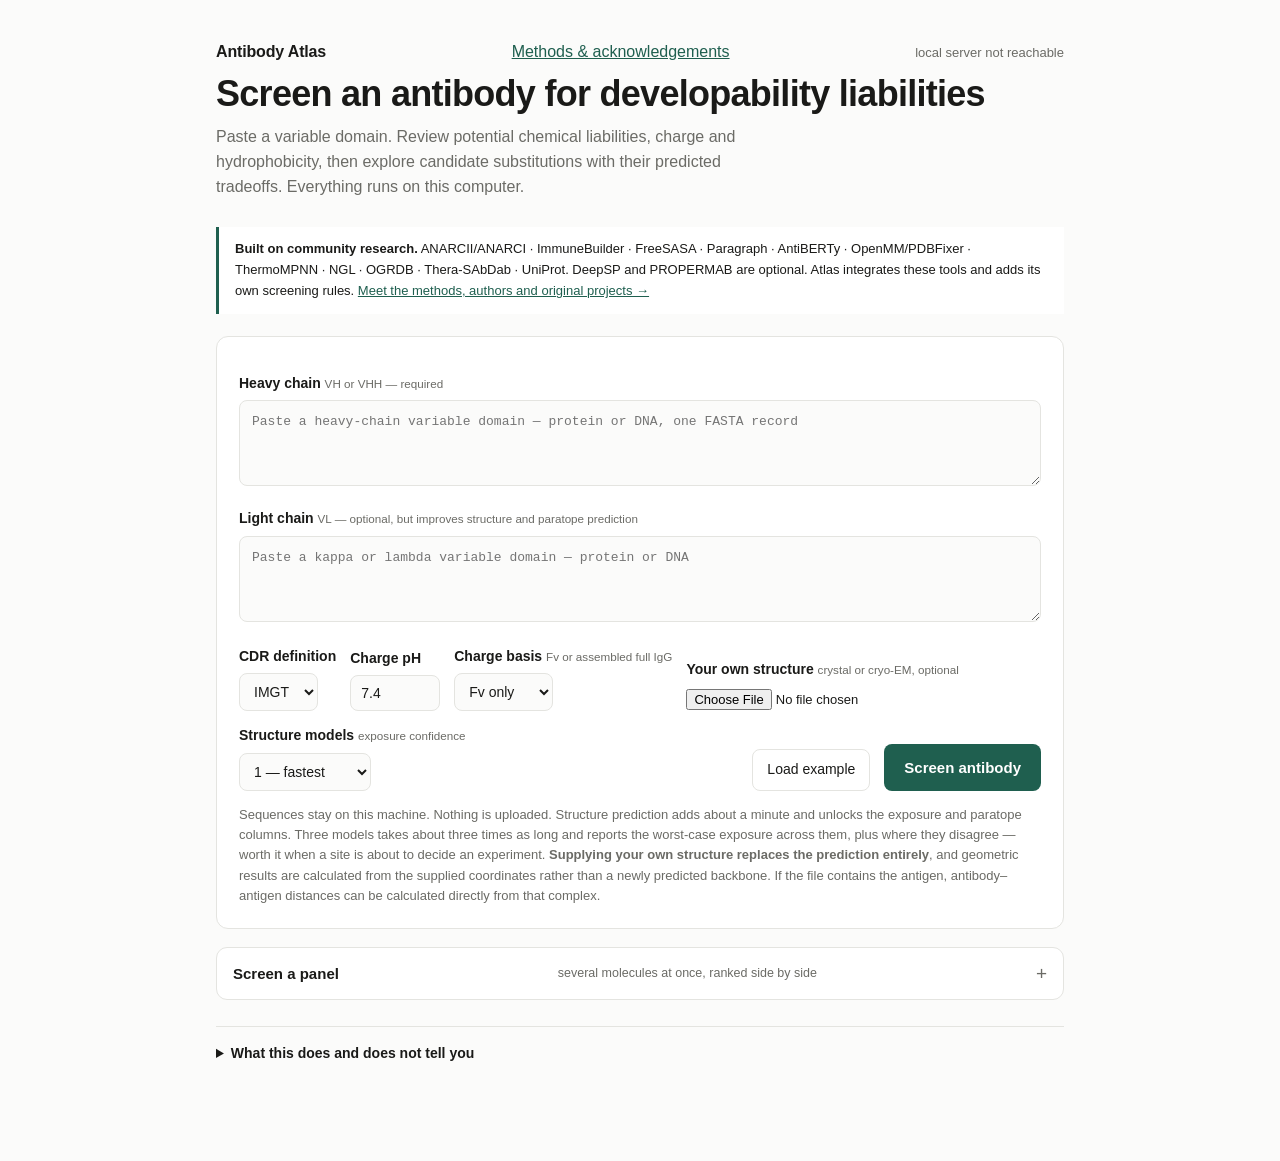
==== commit 9e34c4da: "Make underlying methods and authors visible throughout Atlas" ====
--- a/static/start.html
+++ b/static/start.html
@@ -454,12 +454,17 @@
 <div class="wrap">
   <header class="top">
     <strong style="letter-spacing:-.01em">Antibody Atlas</strong>
+    <a href="/static/acknowledgements.html" target="_blank" rel="noopener">Methods &amp; acknowledgements</a>
     <span style="font-size:13px;color:var(--muted)" id="engines">checking local engines…</span>
   </header>
 
   <h1>Screen an antibody for developability liabilities</h1>
   <p class="sub">Paste a variable domain. Review potential chemical liabilities, charge and hydrophobicity, then explore candidate substitutions with their predicted tradeoffs. Everything runs on this computer.</p>
 
+  <aside style="margin:0 0 22px;padding:12px 16px;border-left:3px solid var(--accent);background:var(--card,#fff);font-size:13px;line-height:1.6">
+    <strong>Built on community research.</strong> ANARCII/ANARCI · ImmuneBuilder · FreeSASA · Paragraph · AntiBERTy · OpenMM/PDBFixer · ThermoMPNN · NGL · OGRDB · Thera-SAbDab · UniProt. DeepSP and PROPERMAB are optional.
+    Atlas integrates these tools and adds its own screening rules. <a href="/static/acknowledgements.html" target="_blank" rel="noopener">Meet the methods, authors and original projects →</a>
+  </aside>
   <section class="card" id="input-card">
     <label for="heavy">Heavy chain <small>VH or VHH — required</small></label>
     <textarea id="heavy" spellcheck="false" placeholder="Paste a heavy-chain variable domain &mdash; protein or DNA, one FASTA record"></textarea>
@@ -742,9 +747,7 @@
 function citeBlock(fixes, key){
   const c = (fixes.citations||{})[key];
   if(!c) return '';
-  const link = c.primary_url
-    ? ` <a href="${esc(c.primary_url)}" target="_blank" rel="noopener">${esc(c.primary_title||'source')}</a>`
-    : '';
+  const link = (c.references||[]).filter(r=>r.url||r.software_url).map(r=>` <a href="${esc(r.url||r.software_url)}" target="_blank" rel="noopener">${esc(r.title||r.name)}</a>`).join(' · ');
   return `<p class="cite"><b>How this was determined —</b> ${esc(c.basis)}. `
        + `${esc(c.methods.join(', '))}.${link}`
        + (c.local_rule ? ` ${esc(c.local_rule)}` : '') + '</p>';
@@ -2976,9 +2979,9 @@
   const methods = document.getElementById('methods-body');
   if(methods) api('/api/methods').then(data => {
     methods.innerHTML = Object.values(data.assessments||{}).filter(Boolean).map(a => `
-      <p class="cite" style="margin:0 0 10px"><b>${esc(a.label)}</b>${esc(a.basis)}.
+      <p class="cite" style="margin:0 0 10px"><b>${esc(a.label)}</b> ${esc(a.basis)}.
       ${esc((a.methods||[]).join(', '))}.
-      ${a.primary_url?` <a href="${esc(a.primary_url)}" target="_blank" rel="noopener">${esc(a.primary_title||'source')}</a>`:''}
+      ${(a.references||[]).filter(r=>r.url||r.software_url).map(r=>` <a href="${esc(r.url||r.software_url)}" target="_blank" rel="noopener">${esc(r.title||r.name)}</a>`).join(' · ')}
       ${a.local_rule?` ${esc(a.local_rule)}`:''}</p>`).join('')
       + `<p class="note">${esc(data.note||'')}</p>`;
   }).catch(()=>{ methods.innerHTML = '<p class="note">Could not load method sources.</p>'; });
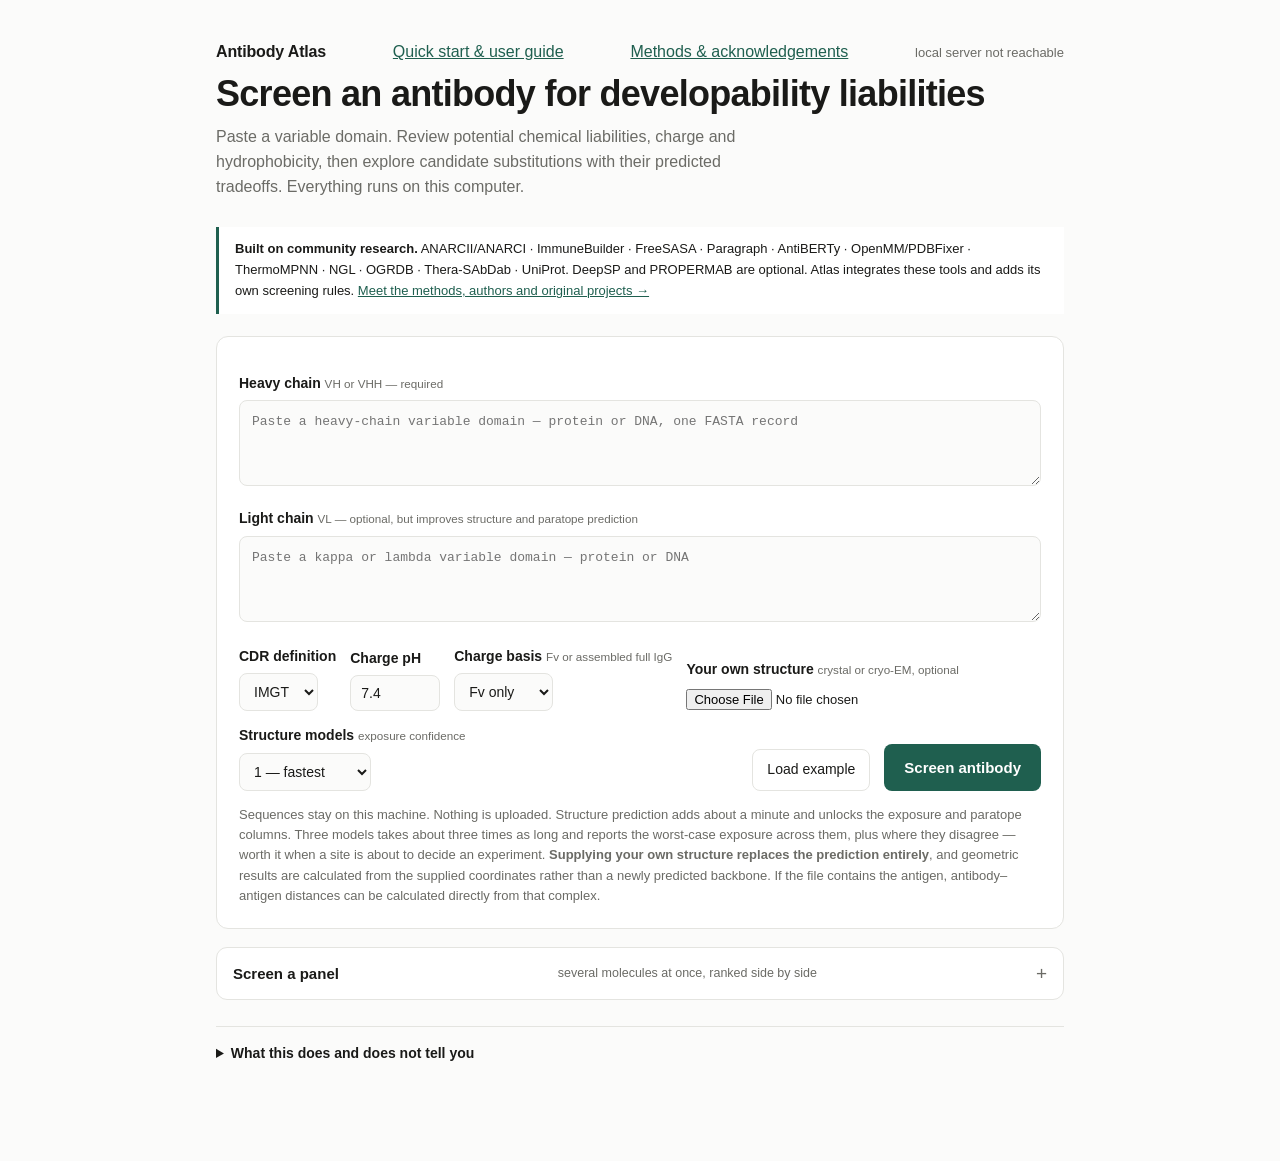
==== commit f7520807: "Release rc4: add illustrated onboarding and editable user guide" ====
--- a/static/start.html
+++ b/static/start.html
@@ -454,6 +454,7 @@
 <div class="wrap">
   <header class="top">
     <strong style="letter-spacing:-.01em">Antibody Atlas</strong>
+    <a href="/static/user-guide.html" target="_blank" rel="noopener">Quick start &amp; user guide</a>
     <a href="/static/acknowledgements.html" target="_blank" rel="noopener">Methods &amp; acknowledgements</a>
     <span style="font-size:13px;color:var(--muted)" id="engines">checking local engines…</span>
   </header>
@@ -2257,7 +2258,7 @@
       <td><input type="checkbox" class="batch-pick" value="${esc(r.name)}" aria-label="Select ${esc(r.name)}"></td>
       ${unique.map(([k], i) => i === 0
         ? `<td><button type="button" class="link batch-open" data-name="${esc(r.name)}"
-             title="Open this molecule in the full screen">${esc(r.name)}</button></td>`
+             title="Open this molecule in the full screen">${esc(r.name)}</button>${r.charge_basis_note ? `<div class="note">${esc(r.charge_basis_note)}</div>` : ''}</td>`
         : `<td>${r[k]==null ? '\u2014' : verdictCell(r[k])}</td>`).join('')}
     </tr>`).join('');
   const failed = (job.results||[]).filter(x=>x.status==='failed');
@@ -2315,7 +2316,8 @@
       const options = job.options || {};
       $('#scheme').value = options.scheme || 'imgt';
       $('#ph').value = options.ph ?? 7.4;
-      $('#isotype').value = options.isotype || '';
+      const row = (job.rows || []).find(r => r.name === name);
+      $('#isotype').value = row?.charge_basis === 'variable_domain' ? '' : (options.isotype || '');
       $('#models').value = '1';
       const panel = document.getElementById('batch-panel');
       if(panel) panel.open = false;
@@ -2334,7 +2336,7 @@
     // One selection is a PDF; several are a zip. Both are plain downloads.
     window.location = names.length === 1
       ? `/api/batch/${job.id}/report/${encodeURIComponent(names[0])}`
-      : `/api/batch/${job.id}/reports?names=${names.map(encodeURIComponent).join(',')}`;
+      : `/api/batch/${job.id}/reports?name=${names.map(encodeURIComponent).join('&name=')}`;
   };
   refresh();
 }
